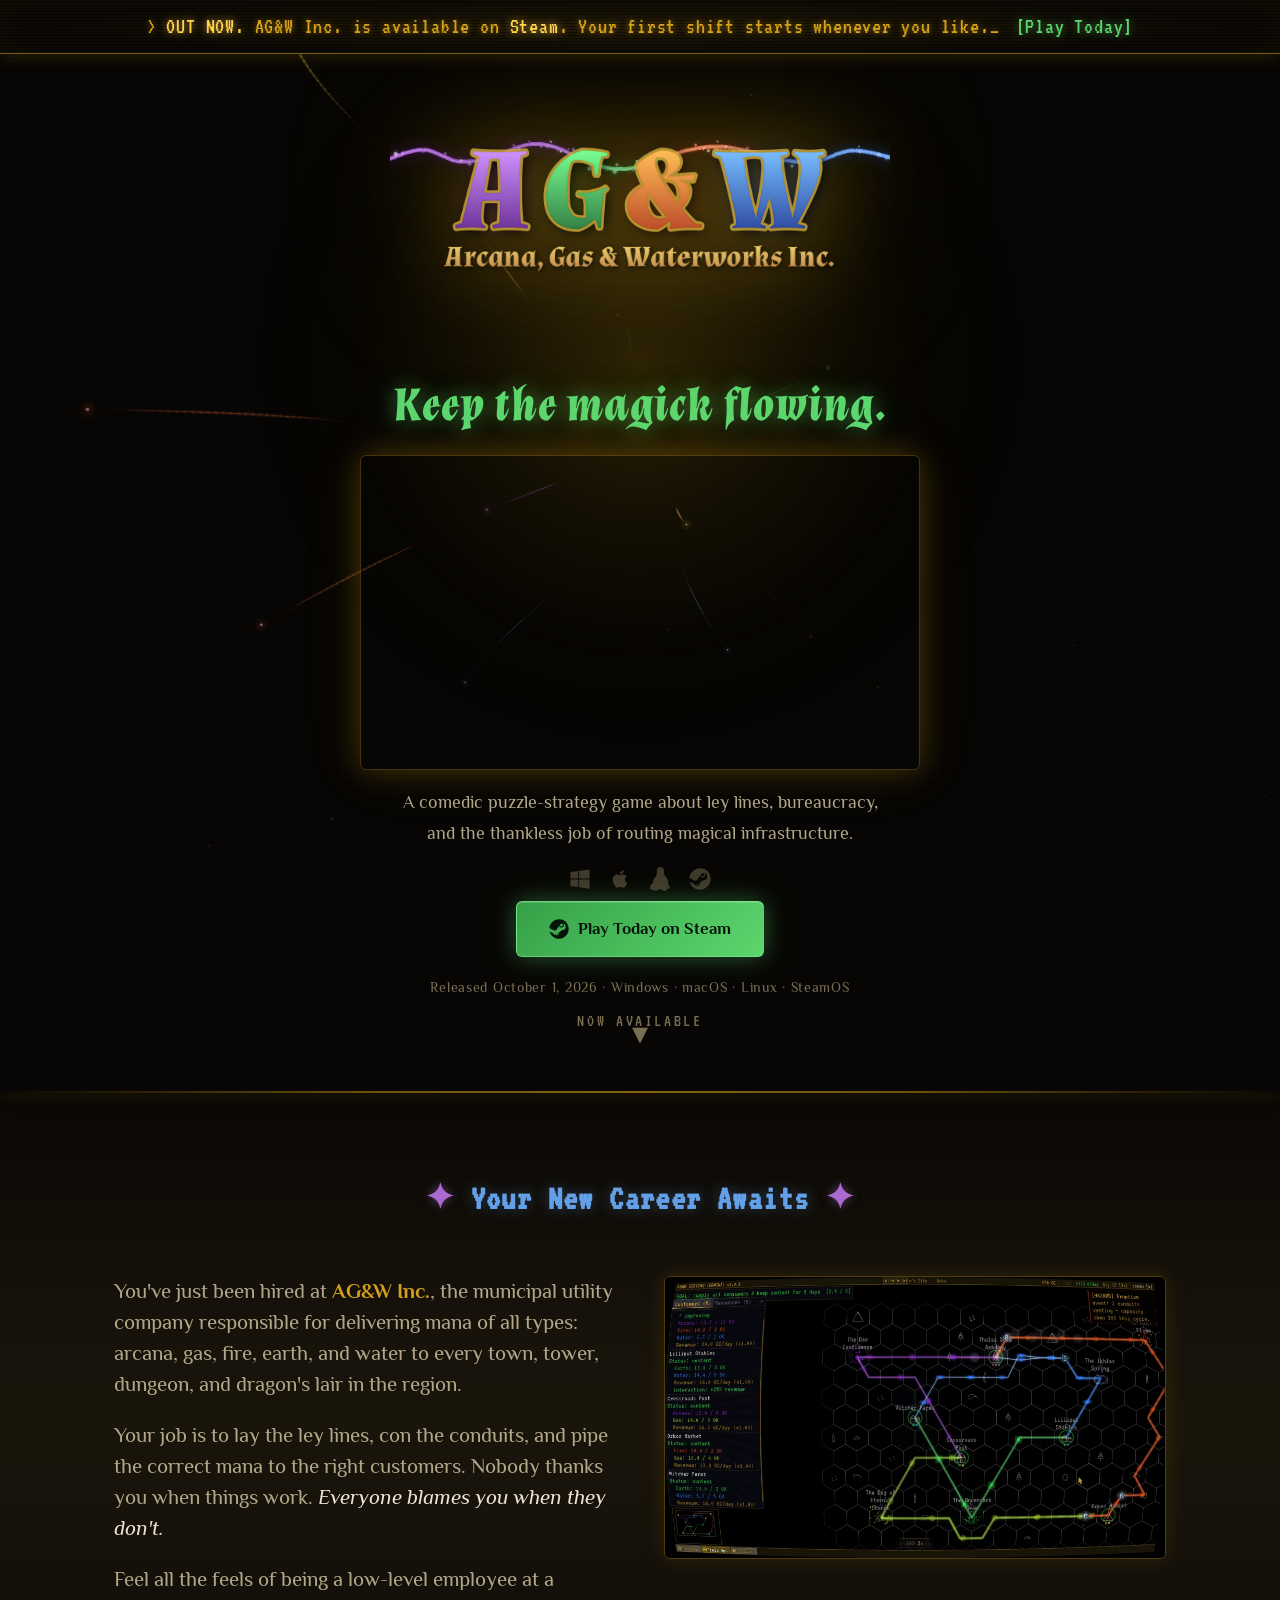
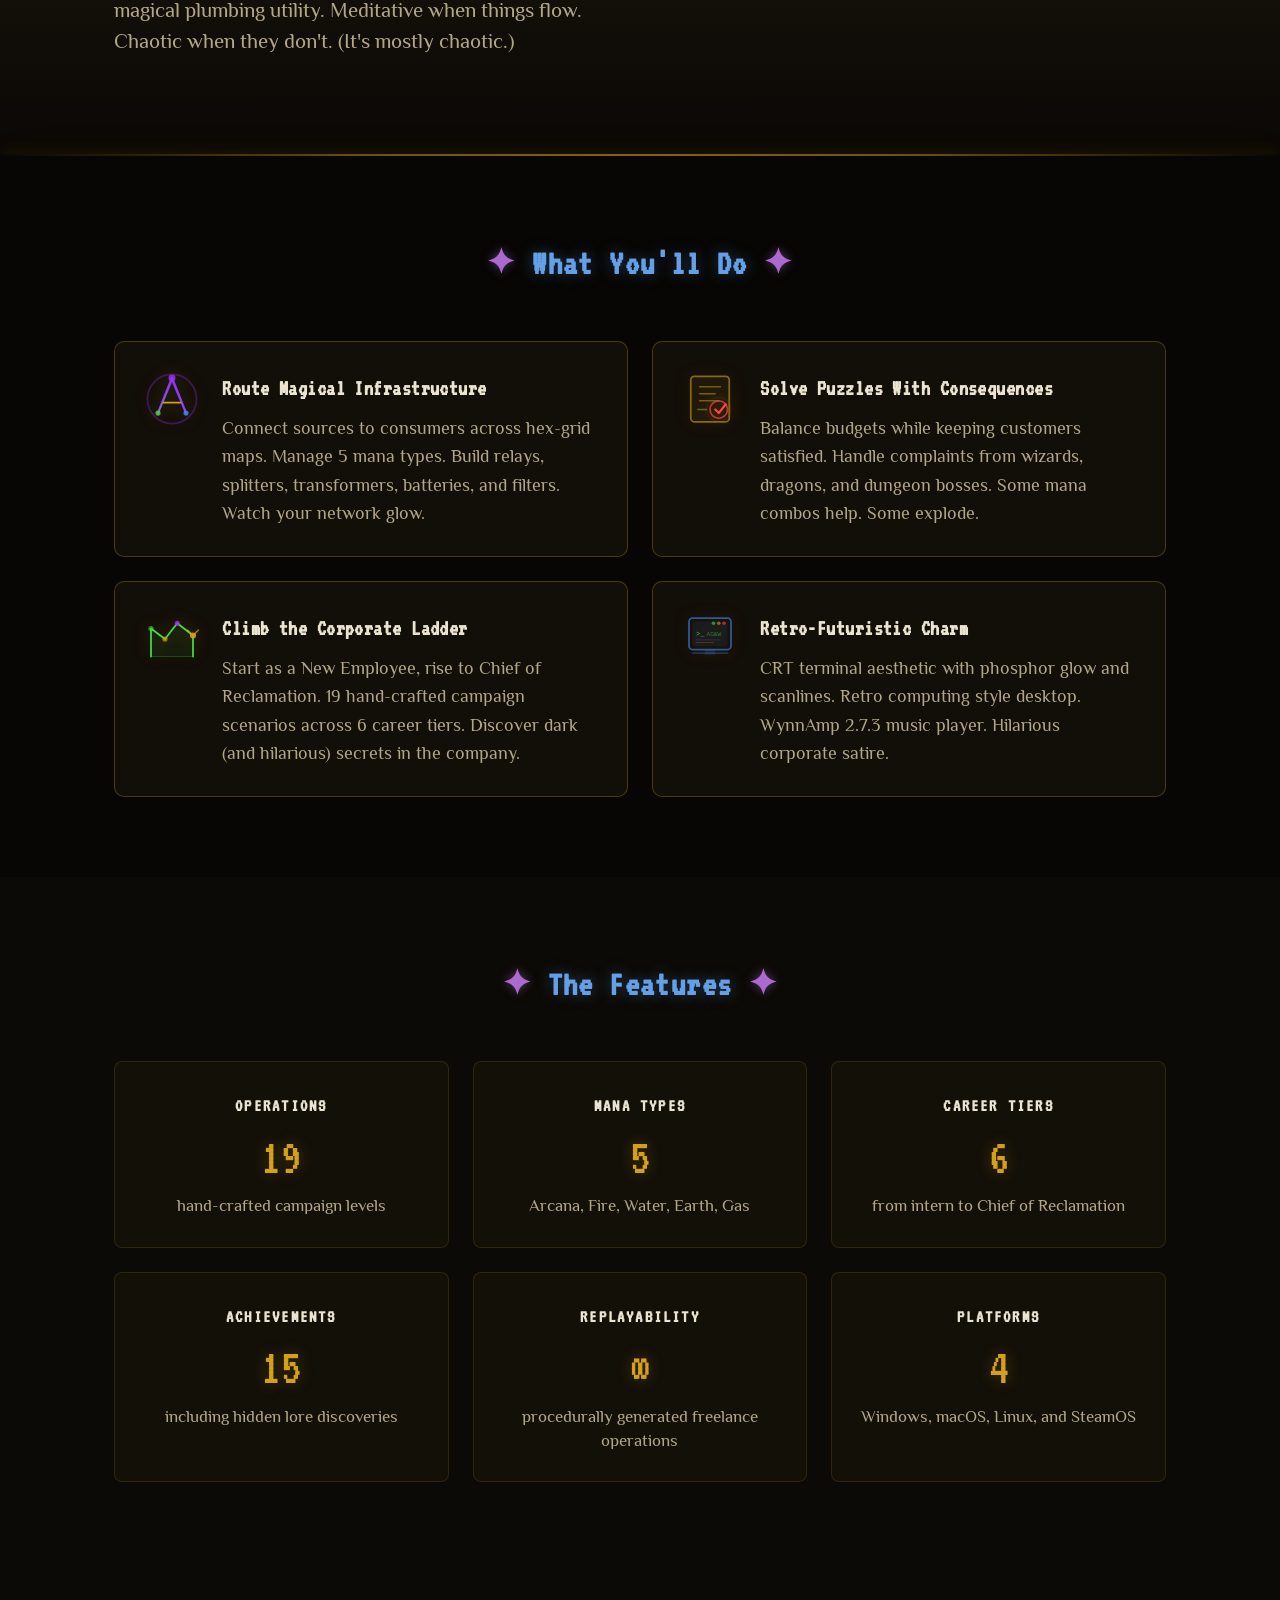
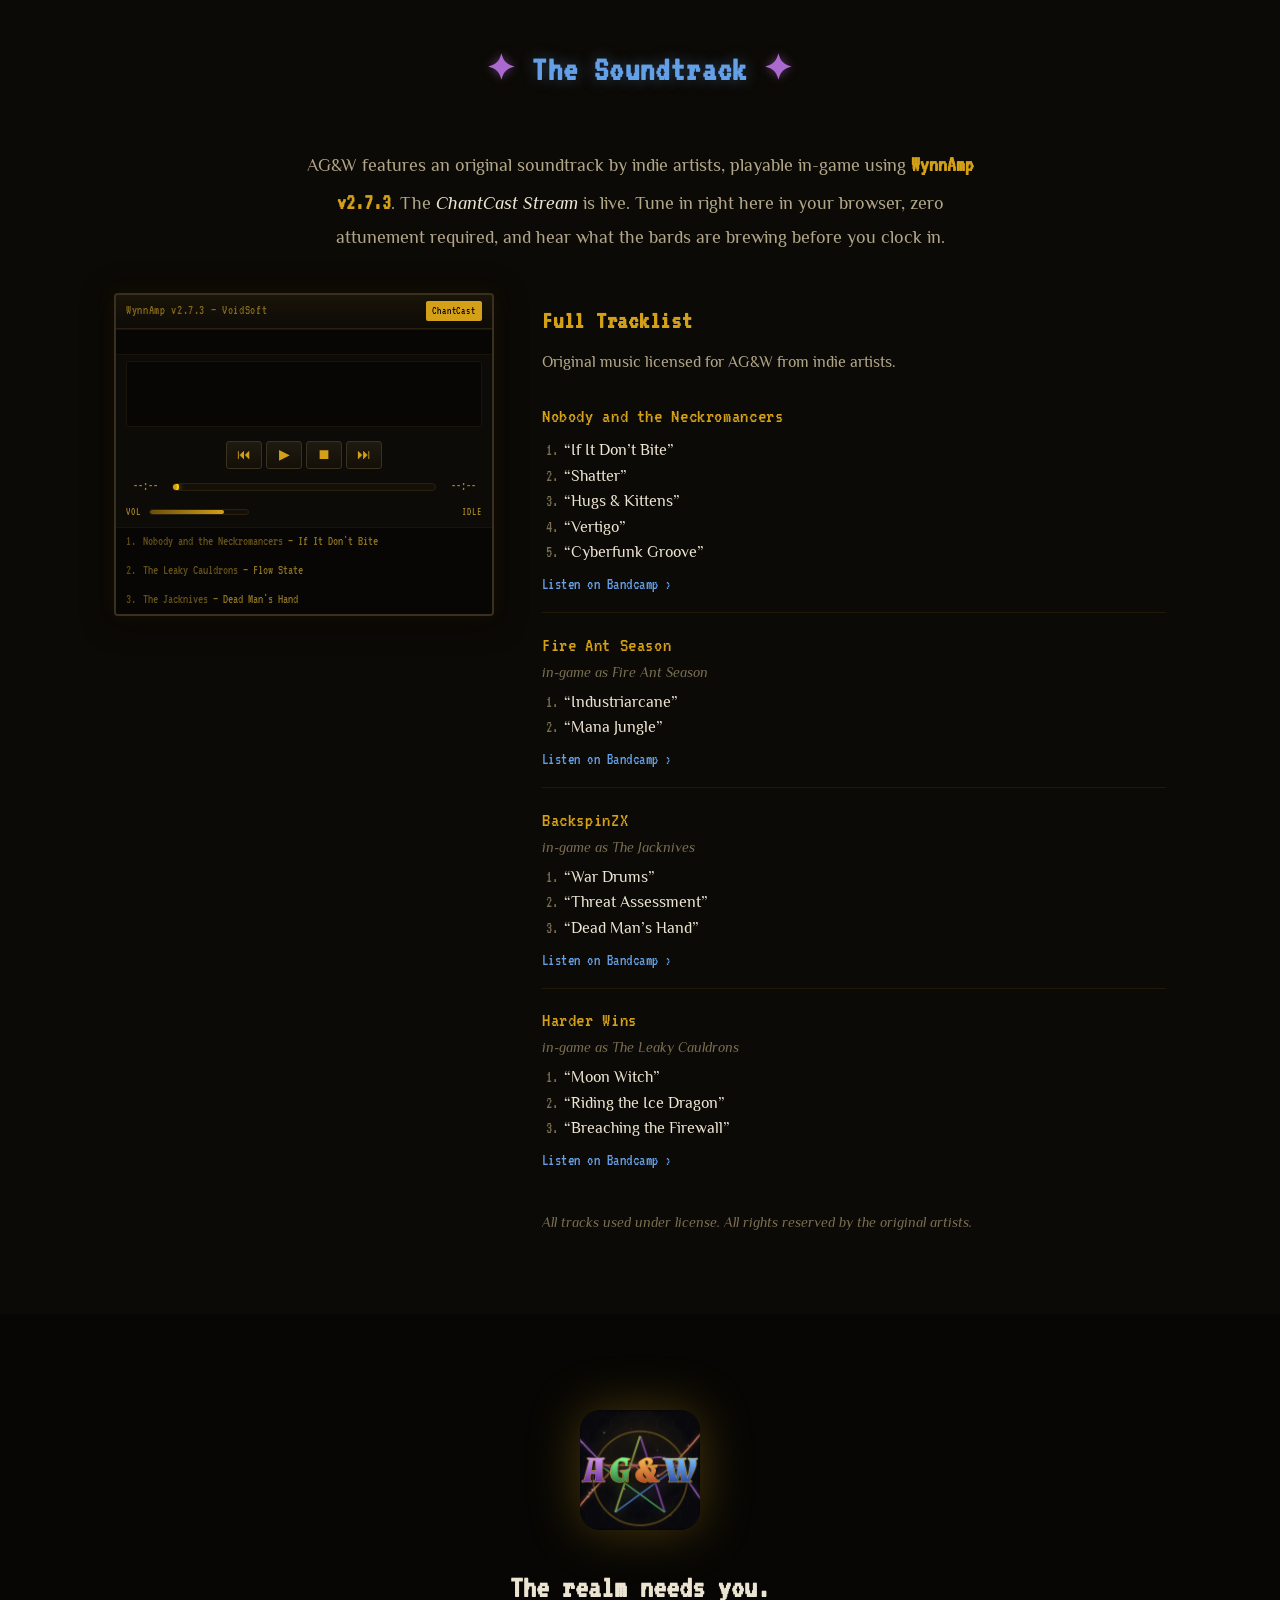
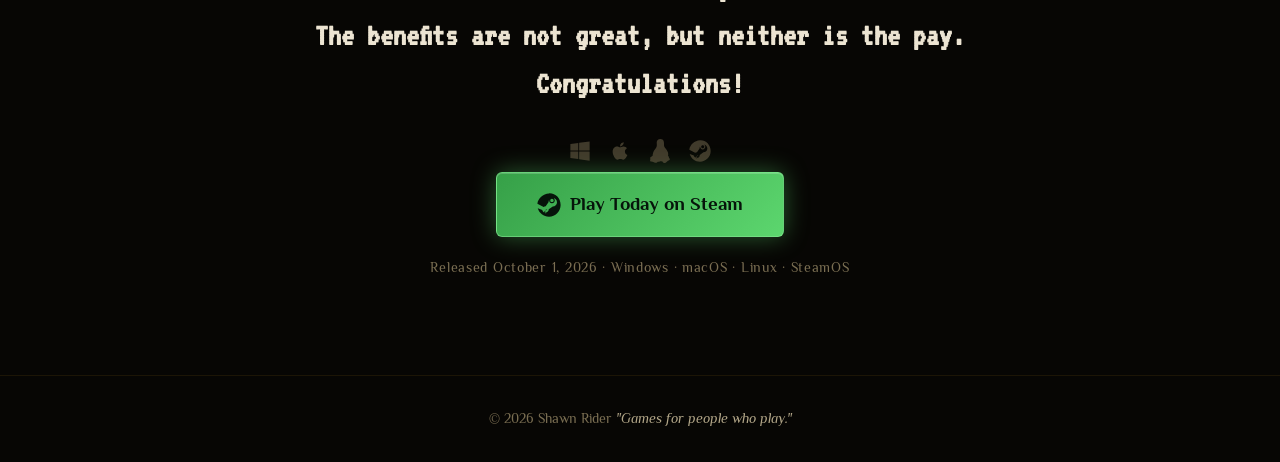
==== src/index.html @ bed29ae9 "Revise About and Retro-Futuristic Charm copy Co-Authored-By: Claude Opus 5.5 <noreply@anthropic.com>" ====
<!DOCTYPE html>
<html lang="en">
<head>
  <meta charset="UTF-8">
  <meta name="viewport" content="width=device-width, initial-scale=1.0">
  <title>Arcana, Gas & Waterworks Inc. — Keep the Magick Flowing</title>
  <meta name="description" content="Out now on Steam. Route mana through a fantasy realm as a mid-level utilities employee. A comedic puzzle-strategy game about ley lines, complaints, and keeping the mana flowing.">
  <meta property="og:title" content="Arcana, Gas & Waterworks Inc. — Out Now on Steam">
  <meta property="og:description" content="Out now on Steam. Route mana through a fantasy realm in a comedic puzzle-strategy game about ley lines, complaints, and keeping the good energy flowing.">
  <meta property="og:image" content="assets/images/capsule-header.png">
  <meta property="og:type" content="website">
  <meta property="og:url" content="https://agw-game.com">
  <meta name="twitter:card" content="summary_large_image">
  <link rel="icon" type="image/png" href="assets/images/icon.png">
  <link rel="preconnect" href="https://fonts.googleapis.com">
  <link rel="preconnect" href="https://fonts.gstatic.com" crossorigin>
  <link href="https://fonts.googleapis.com/css2?family=VT323&family=Almendra:wght@400;700&family=Philosopher:ital,wght@0,400;0,700;1,400&display=swap" rel="stylesheet">
  <link rel="stylesheet" href="style.css">
</head>
<body>
  <!-- Release banner -->
  <a class="demo-banner" href="https://store.steampowered.com/app/4476220/Arcana_Gas__Waterworks_Inc/" target="_blank" rel="noopener">
    <span class="db-text">&gt; <strong>OUT NOW.</strong> <em>AG&amp;W Inc.</em> is available on <strong>Steam</strong>. Your first shift starts whenever you like.<span class="db-cursor" aria-hidden="true">_</span></span>
    <span class="db-cta">[Play Today]</span>
  </a>

  <!-- Animated background canvas -->
  <canvas id="bg-canvas" aria-hidden="true"></canvas>

  <!-- Scanline overlay -->
  <div class="scanlines" aria-hidden="true"></div>

  <!-- Main content -->
  <main>
    <!-- HERO -->
    <section class="hero" id="top">
      <div class="hero-glow" aria-hidden="true"></div>
      <div class="hero-content">
        <img src="assets/images/logo.png" alt="AG&W — Arcana, Gas & Waterworks Inc. logo" class="hero-logo" width="600" height="350">
        <p class="hero-tagline">Keep the magick flowing.</p>
        <div class="hero-video">
          <iframe width="560" height="315" src="https://www.youtube.com/embed/WkoAa7pjjgA?rel=0" title="Arcana, Gas &amp; Waterworks Inc. — Gameplay" frameborder="0" allow="accelerometer; autoplay; clipboard-write; encrypted-media; gyroscope; picture-in-picture" allowfullscreen></iframe>
        </div>
        <p class="hero-sub">A comedic puzzle-strategy game about ley lines, bureaucracy,<br>and the thankless job of routing magical infrastructure.</p>
        <div class="platform-icons" aria-label="Available on Windows, macOS, Linux, and Steam">
          <svg viewBox="0 0 448 512" width="22" height="22" fill="currentColor" aria-hidden="true" title="Windows"><path d="M0 93.7l183.6-25.3v177.4H0V93.7zm0 324.6l183.6 25.3V268.4H0v149.9zm203.8 28L448 480V268.4H203.8v177.9zm0-380.6v180.1H448V32L203.8 65.7z"/></svg>
          <svg viewBox="0 0 384 512" width="20" height="20" fill="currentColor" aria-hidden="true" title="macOS"><path d="M318.7 268.7c-.2-36.7 16.4-64.4 50-84.8-18.8-26.9-47.2-41.7-84.7-44.6-35.5-2.8-74.3 20.7-88.5 20.7-15 0-49.4-19.7-76.4-19.7C63.3 141.2 4 184 4 273.5c0 26.2 4.8 53.3 14.4 81.2 12.8 36.7 59 126.7 107.2 125.2 25.2-.6 43-17.9 75.8-17.9 31.8 0 48.3 17.9 76.4 17.9 48.6-.7 90.4-82.5 102.6-119.3-65.2-30.7-61.7-90-61.7-91.9zm-56.6-164.2c27.3-32.4 24.8-61.9 24-72.5-24.1 1.4-52 16.4-67.9 34.9-17.5 19.8-27.8 44.3-25.6 71.9 26.1 2 49.9-11.4 69.5-34.3z"/></svg>
          <svg viewBox="0 0 712 860" width="20" height="24" fill="currentColor" aria-hidden="true" title="Linux"><path d="M683.91,677.74c-.01-.01-.021-.021-.021-.03c-6.069-6.85-8.96-19.55-12.069-33.08c-3.101-13.52-6.57-28.1-17.67-37.55c-.021-.021-.051-.04-.07-.061c-2.2-1.92-4.46-3.539-6.73-4.89c-2.279-1.35-4.59-2.45-6.899-3.32c15.43-45.76,9.38-91.329-6.2-132.5c-19.11-50.54-52.48-94.569-77.97-124.689c-28.53-35.99-56.431-70.15-55.88-120.61C501.25,144,508.87,1.19,373.35,1c-5.51-.01-11.26.22-17.25.7C204.66,13.89,244.83,173.89,242.58,227.46c-2.77,39.18-10.71,70.06-37.66,108.36c-31.65,37.64-76.23,98.57-97.34,162c-9.96,29.93-14.7,60.439-10.33,89.319c-1.37,1.23-2.67,2.521-3.92,3.841c-9.29,9.93-16.16,21.949-23.81,30.039c-7.15,7.141-17.33,9.851-28.53,13.86c-11.2,4.021-23.49,9.94-30.95,24.26c0,0,0,.011-.01.011c-.01.02-.02.05-.04.069c-3.51,6.55-4.65,13.62-4.65,20.79c0,6.63.98,13.351,1.97,19.82c2.06,13.46,4.15,26.189,1.38,34.81c-8.86,24.23-10,40.98-3.76,53.141c6.26,12.18,19.11,17.55,33.64,20.59c29.06,6.06,68.41,4.56,99.42,21l2.67-5.03l-2.64,5.04c33.2,17.36,66.86,23.521,93.71,17.39c19.48-4.439,35.28-16.039,43.4-33.88c21-.1,44.05-9,80.97-11.029c25.05-2.021,56.34,8.899,92.33,6.899c.94,3.9,2.301,7.66,4.16,11.23c.021.029.04.069.061.1c13.949,27.9,39.869,40.66,67.5,38.48c27.659-2.181,57.069-18.49,80.85-46.78l-4.36-3.66l4.391,3.62c22.66-27.48,60.27-38.87,85.22-53.91c12.47-7.52,22.58-16.939,23.37-30.62C710.4,713.55,702.37,698.23,683.91,677.74z"/></svg>
          <svg viewBox="0 0 496 512" width="22" height="22" fill="currentColor" aria-hidden="true" title="Steam"><path d="M496 256c0 137-111.2 248-248.4 248-113.8 0-209.6-76.3-239-180.4l95.2 39.3c6.4 32.1 34.9 56.4 68.9 56.4 39.2 0 71.1-32.2 70.5-71.4l84.9-60.5c50.1 0 90.8-40.8 90.8-90.9s-40.7-90.9-90.8-90.9-90.8 40.8-90.8 90.9v1.2l-60 85.2c-16.2 0-31.4 5.6-43.4 15L0 228.6C12.7 109.5 120.1 14.7 248.4 8 384.8.8 496 110.3 496 256zM181 381.6c-12.2-5.1-26.2.3-31.3 12.5s.3 26.2 12.5 31.3l30.1 12.5c-18.2-7.6-28.7-27.1-24.1-46.4 4.6-19.5 23.4-32.2 43.4-30l-30.6-12.9v13zm130-284.3c33.4 0 60.5 27.2 60.5 60.5s-27.1 60.5-60.5 60.5-60.5-27.2-60.5-60.5 27.1-60.5 60.5-60.5zm0 24.2c-20.1 0-36.3 16.3-36.3 36.3s16.3 36.3 36.3 36.3 36.3-16.3 36.3-36.3-16.2-36.3-36.3-36.3z"/></svg>
        </div>
        <div class="cta-group">
          <a href="https://store.steampowered.com/app/4476220/Arcana_Gas__Waterworks_Inc/" class="btn btn-demo" target="_blank" rel="noopener">
            <svg class="steam-icon" viewBox="0 0 496 512" width="20" height="20" fill="currentColor" aria-hidden="true"><path d="M496 256c0 137-111.2 248-248.4 248-113.8 0-209.6-76.3-239-180.4l95.2 39.3c6.4 32.1 34.9 56.4 68.9 56.4 39.2 0 71.1-32.2 70.5-71.4l84.9-60.5c50.1 0 90.8-40.8 90.8-90.9s-40.7-90.9-90.8-90.9-90.8 40.8-90.8 90.9v1.2l-60 85.2c-16.2 0-31.4 5.6-43.4 15L0 228.6C12.7 109.5 120.1 14.7 248.4 8 384.8.8 496 110.3 496 256zM181 381.6c-12.2-5.1-26.2.3-31.3 12.5s.3 26.2 12.5 31.3l30.1 12.5c-18.2-7.6-28.7-27.1-24.1-46.4 4.6-19.5 23.4-32.2 43.4-30l-30.6-12.9v13zm130-284.3c33.4 0 60.5 27.2 60.5 60.5s-27.1 60.5-60.5 60.5-60.5-27.2-60.5-60.5 27.1-60.5 60.5-60.5zm0 24.2c-20.1 0-36.3 16.3-36.3 36.3s16.3 36.3 36.3 36.3 36.3-16.3 36.3-36.3-16.2-36.3-36.3-36.3z"/></svg>
            Play Today on Steam
          </a>
        </div>
        <p class="cta-sub">Released October 1, 2026 &middot; Windows &middot; macOS &middot; Linux &middot; SteamOS</p>
        <p class="hero-ea">Now Available</p>
      </div>
      <div class="scroll-hint" aria-hidden="true">
        <span class="scroll-arrow">&#x25BE;</span>
      </div>
    </section>

    <!-- ABOUT -->
    <section class="section about">
      <div class="container">
        <h2 id="about" class="section-title"><span class="glyph">&#x2726;</span> Your New Career Awaits <span class="glyph">&#x2726;</span></h2>
        <div class="about-grid">
          <div class="about-text">
            <p>You've just been hired at <strong>AG&W Inc.</strong>, the municipal utility company responsible for delivering mana of all types: arcana, gas, fire, earth, and water to every town, tower, dungeon, and dragon's lair in the region.</p>
            <p>Your job is to lay the ley lines, con the conduits, and pipe the correct mana to the right customers. Nobody thanks you when things work. <em>Everyone blames you when they don't.</em></p>
            <p>Feel all the feels of being a low-level employee at a magical plumbing utility. Meditative when things flow. Chaotic when they don't. (It's mostly chaotic.)</p>
          </div>
          <div class="about-image">
            <div class="carousel" id="screenshot-carousel">
              <div class="carousel-track">
                <img src="assets/images/screenshots/eruption-hazard.webp" alt="A full network of five mana types during an eruption hazard" loading="lazy">
                <img src="assets/images/screenshots/mineral-deposits.webp" alt="Earth and gas conduits producing a Mineral Deposits interaction" loading="lazy">
                <img src="assets/images/screenshots/enchanted-flames.webp" alt="Arcana and fire feeding Sorcerer's College, triggering Enchanted Flames" loading="lazy">
                <img src="assets/images/screenshots/relay-network.webp" alt="Splitters and relays carrying arcana across a long map" loading="lazy">
                <img src="assets/images/screenshots/five-sources-connected.webp" alt="Early routing on a map with five mana sources" loading="lazy">
                <img src="assets/images/screenshots/five-sources.webp" alt="An unconnected map with five mana sources and three customers" loading="lazy">
                <img src="assets/images/screenshots/splitter-menu.webp" alt="The build menu, choosing a splitter" loading="lazy">
                <img src="assets/images/screenshots/op-three-customers.webp" alt="Three customers waiting on arcana and fire" loading="lazy">
                <img src="assets/images/screenshots/op-first-connection.webp" alt="The first operation, one ley line connected" loading="lazy">
                <img src="assets/images/screenshots/enchanted-flames-tutorial.webp" alt="Tutorial popup explaining mana interactions" loading="lazy">
                <img src="assets/images/screenshots/field-manual-interactions.webp" alt="The Field Manual's list of discovered interactions" loading="lazy">
                <img src="assets/images/screenshots/grimoire-first-day.webp" alt="The Grimoire dashboard with Scrollsworth, the terminal's assistant" loading="lazy">
                <img src="assets/images/screenshots/orientation-memo.webp" alt="The first-day orientation memo from Dispatch" loading="lazy">
                <img src="assets/images/screenshots/hrthstone-handbook.webp" alt="An HRthstone memo about the employee handbook" loading="lazy">
                <img src="assets/images/screenshots/hrthstone-safety-report.webp" alt="An HRthstone memo about the quarterly safety report" loading="lazy">
                <img src="assets/images/screenshots/wynnamp-desktop.webp" alt="The terminal desktop with WynnAmp open" loading="lazy">
                <img src="assets/images/screenshots/wynnamp-playing.webp" alt="WynnAmp playing a track from the soundtrack" loading="lazy">
                <img src="assets/images/screenshots/magick-trash.webp" alt="The Magick Trash Bin, which is sealed" loading="lazy">
                <img src="assets/images/screenshots/login-together.webp" alt="The employee login screen" loading="lazy">
                <img src="assets/images/screenshots/login-blood-pact.webp" alt="The employee login screen, with a reminder" loading="lazy">
              </div>
            </div>
          </div>
        </div>
      </div>
    </section>

    <!-- FEATURES -->
    <section class="section features">
      <div class="container">
        <h2 id="features" class="section-title"><span class="glyph">&#x2726;</span> What You'll Do <span class="glyph">&#x2726;</span></h2>
        <div class="features-grid">
          <div class="feature-card">
            <div class="feature-icon">
              <svg viewBox="0 0 64 64" width="56" height="56" fill="none" aria-hidden="true">
                <circle cx="32" cy="32" r="28" stroke="#9933FF" stroke-width="2" opacity="0.3"/>
                <path d="M16 48 L32 8 L48 48" stroke="#9933FF" stroke-width="2.5" fill="none" stroke-linecap="round" stroke-linejoin="round"/>
                <path d="M22 36 L42 36" stroke="#D4A017" stroke-width="2" stroke-linecap="round"/>
                <circle cx="32" cy="8" r="4" fill="#9933FF" opacity="0.8"/>
                <circle cx="16" cy="48" r="3" fill="#44DD44" opacity="0.8"/>
                <circle cx="48" cy="48" r="3" fill="#4488FF" opacity="0.8"/>
                <line x1="32" y1="12" x2="16" y2="48" stroke="url(#manaGrad1)" stroke-width="1.5" opacity="0.5"/>
                <line x1="32" y1="12" x2="48" y2="48" stroke="url(#manaGrad2)" stroke-width="1.5" opacity="0.5"/>
                <defs>
                  <linearGradient id="manaGrad1" x1="0" y1="0" x2="0" y2="1"><stop offset="0%" stop-color="#9933FF"/><stop offset="100%" stop-color="#44DD44"/></linearGradient>
                  <linearGradient id="manaGrad2" x1="0" y1="0" x2="0" y2="1"><stop offset="0%" stop-color="#9933FF"/><stop offset="100%" stop-color="#4488FF"/></linearGradient>
                </defs>
              </svg>
            </div>
            <div class="feature-text">
              <h3 id="routing">Route Magical Infrastructure</h3>
              <p>Connect sources to consumers across hex-grid maps. Manage 5 mana types. Build relays, splitters, transformers, batteries, and filters. Watch your network glow.</p>
            </div>
          </div>
          <div class="feature-card">
            <div class="feature-icon">
              <svg viewBox="0 0 64 64" width="56" height="56" fill="none" aria-hidden="true">
                <rect x="10" y="6" width="44" height="52" rx="4" stroke="#D4A017" stroke-width="2" opacity="0.6"/>
                <rect x="10" y="6" width="44" height="52" rx="4" fill="#D4A017" opacity="0.05"/>
                <path d="M20 18 H44 M20 26 H38 M20 34 H42" stroke="#D4A017" stroke-width="1.5" stroke-linecap="round" opacity="0.5"/>
                <circle cx="42" cy="44" r="10" stroke="#FF4444" stroke-width="2" opacity="0.7"/>
                <path d="M38 44 L42 48 L50 38" stroke="#FF4444" stroke-width="2.5" stroke-linecap="round" stroke-linejoin="round"/>
                <circle cx="42" cy="44" r="14" stroke="#FF4444" stroke-width="1" opacity="0.15"/>
                <path d="M18 44 L28 44" stroke="#AADD44" stroke-width="1.5" stroke-linecap="round" opacity="0.4"/>
              </svg>
            </div>
            <div class="feature-text">
              <h3 id="puzzles">Solve Puzzles With Consequences</h3>
              <p>Balance budgets while keeping customers satisfied. Handle complaints from wizards, dragons, and dungeon bosses. Some mana combos help. Some explode.</p>
            </div>
          </div>
          <div class="feature-card">
            <div class="feature-icon">
              <svg viewBox="0 0 64 64" width="56" height="56" fill="none" aria-hidden="true">
                <path d="M8 52 L8 20 L24 32 L38 14 L56 28 L56 52" stroke="#44DD44" stroke-width="2" fill="none" stroke-linecap="round" stroke-linejoin="round"/>
                <path d="M8 52 L8 20 L24 32 L38 14 L56 28 L56 52 Z" fill="#44DD44" opacity="0.06"/>
                <circle cx="8" cy="20" r="3" fill="#44DD44" opacity="0.6"/>
                <circle cx="24" cy="32" r="3" fill="#D4A017" opacity="0.7"/>
                <circle cx="38" cy="14" r="3" fill="#9933FF" opacity="0.8"/>
                <circle cx="56" cy="28" r="3.5" fill="#D4A017" opacity="0.9"/>
                <path d="M50 22 L56 28 L62 22" stroke="#D4A017" stroke-width="2" stroke-linecap="round" stroke-linejoin="round" opacity="0.7"/>
                <line x1="8" y1="52" x2="56" y2="52" stroke="#44DD44" stroke-width="1" opacity="0.3"/>
              </svg>
            </div>
            <div class="feature-text">
              <h3 id="campaign">Climb the Corporate Ladder</h3>
              <p>Start as a New Employee, rise to Chief of Reclamation. 19 hand-crafted campaign scenarios across 6 career tiers. Discover dark (and hilarious) secrets in the company.</p>
            </div>
          </div>
          <div class="feature-card">
            <div class="feature-icon">
              <svg viewBox="0 0 64 64" width="56" height="56" fill="none" aria-hidden="true">
                <rect x="8" y="8" width="48" height="36" rx="4" stroke="#4488FF" stroke-width="2" opacity="0.6"/>
                <rect x="12" y="12" width="40" height="28" rx="2" fill="#4488FF" opacity="0.08"/>
                <line x1="12" y1="48" x2="52" y2="48" stroke="#4488FF" stroke-width="2" opacity="0.3" stroke-linecap="round"/>
                <rect x="26" y="44" width="12" height="6" fill="#4488FF" opacity="0.15"/>
                <text x="16" y="28" font-family="monospace" font-size="8" fill="#44DD44" opacity="0.9">&gt;_</text>
                <text x="28" y="28" font-family="monospace" font-size="7" fill="#44DD44" opacity="0.5">AG&amp;W</text>
                <line x1="16" y1="33" x2="44" y2="33" stroke="#9933FF" stroke-width="1" opacity="0.3"/>
                <line x1="16" y1="36" x2="36" y2="36" stroke="#D4A017" stroke-width="1" opacity="0.25"/>
                <circle cx="48" cy="14" r="2" fill="#FF4444" opacity="0.6"/>
                <circle cx="42" cy="14" r="2" fill="#D4A017" opacity="0.6"/>
                <circle cx="36" cy="14" r="2" fill="#44DD44" opacity="0.6"/>
              </svg>
            </div>
            <div class="feature-text">
              <h3 id="aesthetic">Retro-Futuristic Charm</h3>
              <p>CRT terminal aesthetic with phosphor glow and scanlines. Retro computing style desktop. WynnAmp 2.7.3 music player. Hilarious corporate satire.</p>
            </div>
          </div>
        </div>
      </div>
    </section>

    <!-- SPECS -->
    <section class="section specs" id="specs">
      <div class="container">
        <h2 id="details" class="section-title"><span class="glyph">&#x2726;</span> The Features <span class="glyph">&#x2726;</span></h2>
        <div class="specs-grid">
          <div class="spec-item">
            <span class="spec-label">Operations</span>
            <span class="spec-value">19</span>
            <span class="spec-desc">hand-crafted campaign levels</span>
          </div>
          <div class="spec-item">
            <span class="spec-label">Mana Types</span>
            <span class="spec-value">5</span>
            <span class="spec-desc">Arcana, Fire, Water, Earth, Gas</span>
          </div>
          <div class="spec-item">
            <span class="spec-label">Career Tiers</span>
            <span class="spec-value">6</span>
            <span class="spec-desc">from intern to Chief of Reclamation</span>
          </div>
          <div class="spec-item">
            <span class="spec-label">Achievements</span>
            <span class="spec-value">15</span>
            <span class="spec-desc">including hidden lore discoveries</span>
          </div>
          <div class="spec-item">
            <span class="spec-label">Replayability</span>
            <span class="spec-value">&infin;</span>
            <span class="spec-desc">procedurally generated freelance operations</span>
          </div>
          <div class="spec-item">
            <span class="spec-label">Platforms</span>
            <span class="spec-value">4</span>
            <span class="spec-desc">Windows, macOS, Linux, and SteamOS</span>
          </div>
        </div>
      </div>
    </section>

    <!-- MUSIC / WYNNAMP -->
    <section class="section music-section" id="music">
      <div class="container">
        <h2 id="soundtrack" class="section-title"><span class="glyph">&#x2726;</span> The Soundtrack <span class="glyph">&#x2726;</span></h2>
        <p class="music-intro">AG&amp;W features an original soundtrack by indie artists, playable in-game using <strong>WynnAmp v2.7.3</strong>. The <em>ChantCast Stream</em> is live. Tune in right here in your browser, zero attunement required, and hear what the bards are brewing before you clock in.</p>

        <div class="music-layout">
          <!-- WYNNAMP PLAYER -->
          <div id="wynnamp" class="wynnamp">
            <div class="wa-titlebar">
              <span class="wa-title-text">WynnAmp v2.7.3 — VoidSoft</span>
              <span class="wa-title-badge">ChantCast</span>
            </div>

            <div class="wa-marquee">
              <div class="wa-marquee-inner">
                <span class="wa-marquee-text"></span>
              </div>
            </div>

            <div class="wa-viz-container">
              <canvas class="wa-viz"></canvas>
            </div>

            <div class="wa-transport">
              <button class="wa-btn wa-prev" aria-label="Previous" title="Previous">&#x23EE;</button>
              <button class="wa-btn wa-play" aria-label="Play" title="Play">&#x25B6;</button>
              <button class="wa-btn wa-pause wa-hidden" aria-label="Pause" title="Pause">&#x23F8;</button>
              <button class="wa-btn wa-stop" aria-label="Stop" title="Stop">&#x23F9;</button>
              <button class="wa-btn wa-next" aria-label="Next" title="Next">&#x23ED;</button>
            </div>

            <div class="wa-seek-row">
              <span class="wa-time">--:--</span>
              <div class="wa-seek">
                <div class="wa-seek-fill"></div>
                <div class="wa-seek-thumb"></div>
              </div>
              <span class="wa-duration">--:--</span>
            </div>

            <div class="wa-vol-row">
              <span class="wa-vol-label">VOL</span>
              <div class="wa-vol-slider">
                <div class="wa-vol-fill"></div>
              </div>
              <span class="wa-status-mode">IDLE</span>
            </div>

            <div class="wa-playlist">
              <!-- filled by JS -->
            </div>
          </div>

          <!-- TRACK CREDITS -->
          <div class="music-credits">
            <h3 id="tracklist" class="music-credits-heading">Full Tracklist</h3>
            <p class="music-credits-sub">Original music licensed for AG&amp;W from indie artists.</p>
            <div class="music-tracklist">
              <div class="mt-group">
                <h4 class="mt-artist"><a href="https://nobodyandtheneckromancers.bandcamp.com/" target="_blank" rel="noopener">Nobody and the Neckromancers</a></h4>
                <ol class="mt-tracks">
                  <li>&ldquo;If It Don&rsquo;t Bite&rdquo;</li>
                  <li>&ldquo;Shatter&rdquo;</li>
                  <li>&ldquo;Hugs &amp; Kittens&rdquo;</li>
                  <li>&ldquo;Vertigo&rdquo;</li>
                  <li>&ldquo;Cyberfunk Groove&rdquo;</li>
                </ol>
                <a class="mt-bandcamp" href="https://nobodyandtheneckromancers.bandcamp.com/" target="_blank" rel="noopener">Listen on Bandcamp &rsaquo;</a>
              </div>
              <div class="mt-group">
                <h4 class="mt-artist"><a href="https://fireantseason.bandcamp.com/" target="_blank" rel="noopener">Fire Ant Season</a></h4>
                <p class="mt-band">in-game as Fire Ant Season</p>
                <ol class="mt-tracks">
                  <li>&ldquo;Industriarcane&rdquo;</li>
                  <li>&ldquo;Mana Jungle&rdquo;</li>
                </ol>
                <a class="mt-bandcamp" href="https://fireantseason.bandcamp.com/" target="_blank" rel="noopener">Listen on Bandcamp &rsaquo;</a>
              </div>
              <div class="mt-group">
                <h4 class="mt-artist"><a href="https://backspinzx.bandcamp.com/" target="_blank" rel="noopener">BackspinZX</a></h4>
                <p class="mt-band">in-game as The Jacknives</p>
                <ol class="mt-tracks">
                  <li>&ldquo;War Drums&rdquo;</li>
                  <li>&ldquo;Threat Assessment&rdquo;</li>
                  <li>&ldquo;Dead Man&rsquo;s Hand&rdquo;</li>
                </ol>
                <a class="mt-bandcamp" href="https://backspinzx.bandcamp.com/" target="_blank" rel="noopener">Listen on Bandcamp &rsaquo;</a>
              </div>
              <div class="mt-group">
                <h4 class="mt-artist"><a href="https://harderwins.bandcamp.com/" target="_blank" rel="noopener">Harder Wins</a></h4>
                <p class="mt-band">in-game as The Leaky Cauldrons</p>
                <ol class="mt-tracks">
                  <li>&ldquo;Moon Witch&rdquo;</li>
                  <li>&ldquo;Riding the Ice Dragon&rdquo;</li>
                  <li>&ldquo;Breaching the Firewall&rdquo;</li>
                </ol>
                <a class="mt-bandcamp" href="https://harderwins.bandcamp.com/" target="_blank" rel="noopener">Listen on Bandcamp &rsaquo;</a>
              </div>
            </div>
            <p class="music-license">All tracks used under license. All rights reserved by the original artists.</p>
          </div>
        </div>
      </div>
    </section>

    <!-- BOTTOM CTA -->
    <section class="section cta-section">
      <div class="container cta-bottom">
        <img src="assets/images/icon.png" alt="" class="cta-icon" width="120" height="120" aria-hidden="true">
        <h2 id="play" class="cta-heading">The realm needs you.<br>The benefits are not great, but neither is the pay.<br>Congratulations!</h2>
        <div class="platform-icons" aria-label="Available on Windows, macOS, Linux, and Steam">
          <svg viewBox="0 0 448 512" width="22" height="22" fill="currentColor" aria-hidden="true" title="Windows"><path d="M0 93.7l183.6-25.3v177.4H0V93.7zm0 324.6l183.6 25.3V268.4H0v149.9zm203.8 28L448 480V268.4H203.8v177.9zm0-380.6v180.1H448V32L203.8 65.7z"/></svg>
          <svg viewBox="0 0 384 512" width="20" height="20" fill="currentColor" aria-hidden="true" title="macOS"><path d="M318.7 268.7c-.2-36.7 16.4-64.4 50-84.8-18.8-26.9-47.2-41.7-84.7-44.6-35.5-2.8-74.3 20.7-88.5 20.7-15 0-49.4-19.7-76.4-19.7C63.3 141.2 4 184 4 273.5c0 26.2 4.8 53.3 14.4 81.2 12.8 36.7 59 126.7 107.2 125.2 25.2-.6 43-17.9 75.8-17.9 31.8 0 48.3 17.9 76.4 17.9 48.6-.7 90.4-82.5 102.6-119.3-65.2-30.7-61.7-90-61.7-91.9zm-56.6-164.2c27.3-32.4 24.8-61.9 24-72.5-24.1 1.4-52 16.4-67.9 34.9-17.5 19.8-27.8 44.3-25.6 71.9 26.1 2 49.9-11.4 69.5-34.3z"/></svg>
          <svg viewBox="0 0 712 860" width="20" height="24" fill="currentColor" aria-hidden="true" title="Linux"><path d="M683.91,677.74c-.01-.01-.021-.021-.021-.03c-6.069-6.85-8.96-19.55-12.069-33.08c-3.101-13.52-6.57-28.1-17.67-37.55c-.021-.021-.051-.04-.07-.061c-2.2-1.92-4.46-3.539-6.73-4.89c-2.279-1.35-4.59-2.45-6.899-3.32c15.43-45.76,9.38-91.329-6.2-132.5c-19.11-50.54-52.48-94.569-77.97-124.689c-28.53-35.99-56.431-70.15-55.88-120.61C501.25,144,508.87,1.19,373.35,1c-5.51-.01-11.26.22-17.25.7C204.66,13.89,244.83,173.89,242.58,227.46c-2.77,39.18-10.71,70.06-37.66,108.36c-31.65,37.64-76.23,98.57-97.34,162c-9.96,29.93-14.7,60.439-10.33,89.319c-1.37,1.23-2.67,2.521-3.92,3.841c-9.29,9.93-16.16,21.949-23.81,30.039c-7.15,7.141-17.33,9.851-28.53,13.86c-11.2,4.021-23.49,9.94-30.95,24.26c0,0,0,.011-.01.011c-.01.02-.02.05-.04.069c-3.51,6.55-4.65,13.62-4.65,20.79c0,6.63.98,13.351,1.97,19.82c2.06,13.46,4.15,26.189,1.38,34.81c-8.86,24.23-10,40.98-3.76,53.141c6.26,12.18,19.11,17.55,33.64,20.59c29.06,6.06,68.41,4.56,99.42,21l2.67-5.03l-2.64,5.04c33.2,17.36,66.86,23.521,93.71,17.39c19.48-4.439,35.28-16.039,43.4-33.88c21-.1,44.05-9,80.97-11.029c25.05-2.021,56.34,8.899,92.33,6.899c.94,3.9,2.301,7.66,4.16,11.23c.021.029.04.069.061.1c13.949,27.9,39.869,40.66,67.5,38.48c27.659-2.181,57.069-18.49,80.85-46.78l-4.36-3.66l4.391,3.62c22.66-27.48,60.27-38.87,85.22-53.91c12.47-7.52,22.58-16.939,23.37-30.62C710.4,713.55,702.37,698.23,683.91,677.74z"/></svg>
          <svg viewBox="0 0 496 512" width="22" height="22" fill="currentColor" aria-hidden="true" title="Steam"><path d="M496 256c0 137-111.2 248-248.4 248-113.8 0-209.6-76.3-239-180.4l95.2 39.3c6.4 32.1 34.9 56.4 68.9 56.4 39.2 0 71.1-32.2 70.5-71.4l84.9-60.5c50.1 0 90.8-40.8 90.8-90.9s-40.7-90.9-90.8-90.9-90.8 40.8-90.8 90.9v1.2l-60 85.2c-16.2 0-31.4 5.6-43.4 15L0 228.6C12.7 109.5 120.1 14.7 248.4 8 384.8.8 496 110.3 496 256zM181 381.6c-12.2-5.1-26.2.3-31.3 12.5s.3 26.2 12.5 31.3l30.1 12.5c-18.2-7.6-28.7-27.1-24.1-46.4 4.6-19.5 23.4-32.2 43.4-30l-30.6-12.9v13zm130-284.3c33.4 0 60.5 27.2 60.5 60.5s-27.1 60.5-60.5 60.5-60.5-27.2-60.5-60.5 27.1-60.5 60.5-60.5zm0 24.2c-20.1 0-36.3 16.3-36.3 36.3s16.3 36.3 36.3 36.3 36.3-16.3 36.3-36.3-16.2-36.3-36.3-36.3z"/></svg>
        </div>
        <div class="cta-group">
          <a href="https://store.steampowered.com/app/4476220/Arcana_Gas__Waterworks_Inc/" class="btn btn-demo btn-lg" target="_blank" rel="noopener">
            <svg class="steam-icon" viewBox="0 0 496 512" width="24" height="24" fill="currentColor" aria-hidden="true"><path d="M496 256c0 137-111.2 248-248.4 248-113.8 0-209.6-76.3-239-180.4l95.2 39.3c6.4 32.1 34.9 56.4 68.9 56.4 39.2 0 71.1-32.2 70.5-71.4l84.9-60.5c50.1 0 90.8-40.8 90.8-90.9s-40.7-90.9-90.8-90.9-90.8 40.8-90.8 90.9v1.2l-60 85.2c-16.2 0-31.4 5.6-43.4 15L0 228.6C12.7 109.5 120.1 14.7 248.4 8 384.8.8 496 110.3 496 256zM181 381.6c-12.2-5.1-26.2.3-31.3 12.5s.3 26.2 12.5 31.3l30.1 12.5c-18.2-7.6-28.7-27.1-24.1-46.4 4.6-19.5 23.4-32.2 43.4-30l-30.6-12.9v13zm130-284.3c33.4 0 60.5 27.2 60.5 60.5s-27.1 60.5-60.5 60.5-60.5-27.2-60.5-60.5 27.1-60.5 60.5-60.5zm0 24.2c-20.1 0-36.3 16.3-36.3 36.3s16.3 36.3 36.3 36.3 36.3-16.3 36.3-36.3-16.2-36.3-36.3-36.3z"/></svg>
            Play Today on Steam
          </a>
        </div>
        <p class="cta-sub">Released October 1, 2026 &middot; Windows &middot; macOS &middot; Linux &middot; SteamOS</p>
      </div>
    </section>
  </main>

  <!-- FOOTER -->
  <footer class="site-footer">
    <p>&copy; 2026 Shawn Rider <em>"Games for people who play."</em></p>
  </footer>

  <!-- Lightbox -->
  <div class="lightbox" id="lightbox" hidden>
    <div class="lightbox-backdrop"></div>
    <img class="lightbox-img" id="lightbox-img" src="" alt="">
    <div class="lightbox-bar">
      <button class="lightbox-btn" id="lb-prev" aria-label="Previous">&#x276E;</button>
      <span class="lightbox-counter" id="lb-counter"></span>
      <button class="lightbox-btn" id="lb-next" aria-label="Next">&#x276F;</button>
      <button class="lightbox-btn lightbox-close" id="lb-close" aria-label="Close">&#x2715;</button>
    </div>
  </div>

  <script src="background.js"></script>
  <script src="carousel.js"></script>
  <script src="wynnamp.js"></script>
</body>
</html>
---- src/style.css ----
/* ============================================================
   AG&W Inc. — Scrying Terminal Theme (amber on black)
   ============================================================ */

/* --- Reset & Base --- */
*, *::before, *::after { box-sizing: border-box; margin: 0; padding: 0; }

:root {
  /* Game palette */
  --gold: #D4A017;
  --amber: #C9A227;
  --purple: #9933FF;
  --purple-dim: #6B21A8;
  --green-term: #4DFF4D;
  --fire-red: #FF4444;
  --water-blue: #4488FF;
  --earth-green: #44DD44;
  --gas-yellow: #AADD44;
  --logo-blue: #64A0E8;
  --logo-green: #5CD66E;
  --logo-purple: #AA6ACF;

  /* UI colors */
  --bg-deep: #070604;
  --bg-section: #0C0A06;
  --bg-card: rgba(24, 19, 10, 0.7);
  --text-primary: #ECE4D2;
  --text-secondary: #B2A688;
  --text-dim: #7A6E52;
  --border-glow: rgba(212, 160, 23, 0.3);

  /* Typography */
  --font-body: 'Philosopher', Georgia, serif;
  --font-display: 'VT323', monospace;
  --font-logo: 'Almendra', serif;
}

html {
  scroll-behavior: smooth;
  background: var(--bg-deep);
}

body {
  font-family: var(--font-body);
  color: var(--text-primary);
  background: var(--bg-deep);
  line-height: 1.6;
  overflow-x: hidden;
  -webkit-font-smoothing: antialiased;
}

/* --- Background Canvas --- */
#bg-canvas {
  position: fixed;
  inset: 0;
  width: 100%;
  height: 100%;
  z-index: 0;
  pointer-events: none;
}

/* --- Scanline Overlay --- */
.scanlines {
  position: fixed;
  inset: 0;
  z-index: 1;
  pointer-events: none;
  background: repeating-linear-gradient(
    to bottom,
    transparent 0px,
    transparent 2px,
    rgba(0, 0, 0, 0.08) 2px,
    rgba(0, 0, 0, 0.08) 4px
  );
}

/* --- Release Banner (styled like the in-game scrying terminal) --- */
.demo-banner {
  display: flex;
  align-items: center;
  justify-content: center;
  gap: 0.6rem 1rem;
  flex-wrap: wrap;
  position: relative;
  z-index: 10;
  padding: 0.55rem 1.2rem;
  text-decoration: none;
  text-align: center;
  background: #0A0806;
  border-bottom: 1px solid rgba(212, 160, 23, 0.55);
  box-shadow: 0 2px 18px rgba(212, 160, 23, 0.18), inset 0 0 40px rgba(212, 160, 23, 0.06);
  font-family: var(--font-display);
  letter-spacing: 0.05em;
  overflow: hidden;
}

/* scanlines + faint phosphor bloom */
.demo-banner::before {
  content: '';
  position: absolute;
  inset: 0;
  pointer-events: none;
  background:
    repeating-linear-gradient(
      to bottom,
      rgba(0, 0, 0, 0) 0px,
      rgba(0, 0, 0, 0) 2px,
      rgba(0, 0, 0, 0.45) 2px,
      rgba(0, 0, 0, 0.45) 3px
    ),
    radial-gradient(ellipse at center, rgba(212, 160, 23, 0.12) 0%, transparent 70%);
}

.demo-banner > * { position: relative; }

.db-text {
  color: var(--gold);
  font-size: clamp(1.15rem, 2.6vw, 1.4rem);
  text-shadow: 0 0 6px rgba(212, 160, 23, 0.55);
}

.db-text strong {
  color: #FFD24A;
  font-weight: 400;
  text-shadow: 0 0 8px rgba(255, 210, 74, 0.7);
}

.db-text em { font-style: normal; }

.db-cta {
  color: var(--logo-green);
  font-size: clamp(1.15rem, 2.6vw, 1.4rem);
  text-shadow: 0 0 8px rgba(92, 214, 110, 0.6);
  white-space: nowrap;
  transition: color 0.2s ease, text-shadow 0.2s ease;
}

.demo-banner:hover .db-cta {
  color: #86F096;
  text-shadow: 0 0 12px rgba(134, 240, 150, 0.85);
}

.db-cursor {
  color: var(--gold);
  text-shadow: 0 0 6px rgba(212, 160, 23, 0.55);
  animation: dbblink 1.1s steps(1) infinite;
}

@keyframes dbblink {
  0%, 50% { opacity: 1; }
  50.01%, 100% { opacity: 0; }
}

@media (prefers-reduced-motion: reduce) {
  .db-cursor { animation: none; }
}

/* --- Layout --- */
main { position: relative; z-index: 2; }

.container {
  max-width: 1100px;
  margin: 0 auto;
  padding: 0 1.5rem;
}

.section {
  padding: 5rem 0;
}

/* --- Hero Section --- */
.hero {
  min-height: 100vh;
  display: flex;
  flex-direction: column;
  align-items: center;
  justify-content: center;
  position: relative;
  text-align: center;
  padding: 1rem 1.5rem 3.5rem;
}

.hero-glow {
  position: absolute;
  top: 30%;
  left: 50%;
  transform: translate(-50%, -50%);
  width: 600px;
  height: 600px;
  background: radial-gradient(circle, rgba(212, 160, 23, 0.15) 0%, rgba(212, 160, 23, 0.05) 40%, transparent 70%);
  border-radius: 50%;
  pointer-events: none;
  animation: glow-pulse 4s ease-in-out infinite;
}

@keyframes glow-pulse {
  0%, 100% { opacity: 0.6; transform: translate(-50%, -50%) scale(1); }
  50% { opacity: 1; transform: translate(-50%, -50%) scale(1.1); }
}

.hero-content {
  position: relative;
  z-index: 1;
}

.hero-logo {
  max-width: min(500px, 80vw);
  height: auto;
  margin-bottom: 0.5rem;
  filter: drop-shadow(0 0 40px rgba(212, 160, 23, 0.4)) drop-shadow(0 0 80px rgba(212, 160, 23, 0.2));
  animation: logo-float 6s ease-in-out infinite;
}

@keyframes logo-float {
  0%, 100% { transform: translateY(0); }
  50% { transform: translateY(-8px); }
}

.hero-video {
  width: min(560px, 90vw);
  aspect-ratio: 16 / 9;
  margin: 0 auto 1rem;
  border: 1px solid var(--border-glow);
  border-radius: 6px;
  overflow: hidden;
  box-shadow: 0 0 30px rgba(212, 160, 23, 0.25), 0 0 60px rgba(212, 160, 23, 0.1);
}

.hero-video iframe {
  width: 100%;
  height: 100%;
  display: block;
}

.hero-tagline {
  font-family: var(--font-logo);
  font-weight: 700;
  font-size: clamp(1.8rem, 5vw, 3rem);
  color: var(--logo-green);
  text-shadow: 0 0 20px rgba(92, 214, 110, 0.45), 0 0 40px rgba(92, 214, 110, 0.18);
  margin-bottom: 0.6rem;
  letter-spacing: 0.02em;
  font-style: italic;
}

.hero-sub {
  color: var(--text-secondary);
  font-size: clamp(0.95rem, 2vw, 1.15rem);
  max-width: 560px;
  margin: 0 auto 1.2rem;
  line-height: 1.7;
}

.hero-ea {
  color: var(--text-dim);
  font-family: var(--font-display);
  font-size: 1.1rem;
  letter-spacing: 0.15em;
  text-transform: uppercase;
  margin-top: 0.5rem;
}

/* Scroll hint */
.scroll-hint {
  position: absolute;
  bottom: 2rem;
  left: 50%;
  transform: translateX(-50%);
  animation: bounce 2s ease-in-out infinite;
}

.scroll-arrow {
  font-size: 2rem;
  color: var(--text-dim);
}

@keyframes bounce {
  0%, 100% { transform: translateX(-50%) translateY(0); }
  50% { transform: translateX(-50%) translateY(10px); }
}

/* --- Buttons --- */
.btn {
  display: inline-flex;
  align-items: center;
  gap: 0.6rem;
  font-family: var(--font-body);
  font-weight: 600;
  font-size: 1.05rem;
  padding: 0.85rem 2rem;
  border: none;
  border-radius: 6px;
  cursor: pointer;
  text-decoration: none;
  transition: all 0.25s ease;
}

.btn-steam {
  background: linear-gradient(135deg, #1B2838 0%, #2A475E 100%);
  color: #C7D5E0;
  border: 1px solid rgba(199, 213, 224, 0.2);
  box-shadow: 0 0 20px rgba(27, 40, 56, 0.5), inset 0 1px 0 rgba(255, 255, 255, 0.05);
}

.btn-steam:hover {
  background: linear-gradient(135deg, #2A475E 0%, #3D6B8E 100%);
  color: #fff;
  border-color: rgba(199, 213, 224, 0.4);
  box-shadow: 0 0 30px rgba(42, 71, 94, 0.6), 0 4px 20px rgba(0, 0, 0, 0.3);
  transform: translateY(-2px);
}

.btn-demo {
  background: linear-gradient(135deg, #36A048 0%, #5CD66E 100%);
  color: #06140A;
  border: 1px solid rgba(140, 240, 155, 0.55);
  box-shadow: 0 0 25px rgba(92, 214, 110, 0.4), inset 0 1px 0 rgba(255, 255, 255, 0.18);
}

.btn-demo:hover {
  background: linear-gradient(135deg, #4CC05E 0%, #86F096 100%);
  color: #06140A;
  border-color: rgba(160, 250, 175, 0.8);
  box-shadow: 0 0 38px rgba(92, 214, 110, 0.6), 0 4px 20px rgba(0, 0, 0, 0.35);
  transform: translateY(-2px);
}

.btn-lg {
  font-size: 1.2rem;
  padding: 1rem 2.5rem;
}

.steam-icon {
  flex-shrink: 0;
}

.platform-icons {
  display: flex;
  gap: 1.2rem;
  justify-content: center;
  align-items: center;
  margin-bottom: 0.6rem;
  color: var(--text-dim);
}

.platform-icons svg {
  opacity: 0.5;
  transition: opacity 0.2s ease;
}

.platform-icons svg:hover {
  opacity: 0.85;
}

.cta-group {
  display: flex;
  gap: 1rem;
  justify-content: center;
  flex-wrap: wrap;
}

/* --- Section Titles --- */
.section-title {
  font-family: var(--font-display);
  font-size: clamp(1.6rem, 4vw, 2.2rem);
  text-align: center;
  color: var(--logo-blue);
  text-shadow: 0 0 15px rgba(100, 160, 232, 0.35);
  margin-bottom: 3rem;
  letter-spacing: 0.04em;
}

.glyph {
  color: var(--logo-purple);
  text-shadow: 0 0 10px rgba(170, 106, 207, 0.5);
}

/* --- About --- */
.about {
  background: linear-gradient(
    180deg,
    #0A0805 0%,
    #15110A 30%,
    #1A150B 50%,
    #15110A 70%,
    #0A0805 100%
  );
  position: relative;
  overflow: hidden;
}

/* magical edge glow — top */
.about::before {
  content: '';
  position: absolute;
  top: -1px;
  left: 0;
  right: 0;
  height: 3px;
  background: linear-gradient(
    90deg,
    transparent 0%,
    rgba(212, 160, 23, 0.15) 10%,
    rgba(212, 160, 23, 0.5) 30%,
    rgba(212, 160, 23, 0.6) 50%,
    rgba(212, 160, 23, 0.5) 70%,
    rgba(212, 160, 23, 0.15) 90%,
    transparent 100%
  );
  box-shadow:
    0 0 15px rgba(212, 160, 23, 0.3),
    0 0 40px rgba(212, 160, 23, 0.15);
}

/* magical edge glow — bottom */
.about::after {
  content: '';
  position: absolute;
  bottom: -1px;
  left: 0;
  right: 0;
  height: 3px;
  background: linear-gradient(
    90deg,
    transparent 0%,
    rgba(212, 160, 23, 0.15) 10%,
    rgba(212, 160, 23, 0.5) 30%,
    rgba(212, 160, 23, 0.6) 50%,
    rgba(212, 160, 23, 0.5) 70%,
    rgba(212, 160, 23, 0.15) 90%,
    transparent 100%
  );
  box-shadow:
    0 0 15px rgba(212, 160, 23, 0.3),
    0 0 40px rgba(212, 160, 23, 0.15);
}

.about-grid {
  display: grid;
  grid-template-columns: 1fr 1fr;
  gap: 3rem;
  align-items: start;
}

.about-text p {
  margin-bottom: 1.2rem;
  color: var(--text-secondary);
  font-size: 1.3rem;
  line-height: 1.5;
}

.about-text strong {
  color: var(--gold);
}

.about-text em {
  color: var(--text-primary);
}

.screenshot {
  width: 100%;
  border-radius: 8px;
  border: 1px solid var(--border-glow);
  box-shadow: 0 0 30px rgba(212, 160, 23, 0.15), 0 8px 32px rgba(0, 0, 0, 0.4);
  transition: transform 0.3s ease, box-shadow 0.3s ease;
}

.screenshot:hover {
  transform: scale(1.02);
  box-shadow: 0 0 50px rgba(212, 160, 23, 0.25), 0 12px 40px rgba(0, 0, 0, 0.5);
}

/* --- Features --- */
.features-grid {
  display: grid;
  grid-template-columns: repeat(2, 1fr);
  gap: 1.5rem;
}

.feature-card {
  background: var(--bg-card);
  border: 1px solid var(--border-glow);
  border-radius: 10px;
  padding: 1.8rem;
  transition: all 0.3s ease;
  position: relative;
  overflow: hidden;
  display: flex;
  gap: 1.4rem;
  align-items: flex-start;
}

.feature-card::before {
  content: '';
  position: absolute;
  top: 0;
  left: 0;
  right: 0;
  height: 2px;
  background: linear-gradient(90deg, transparent, #8A7020, var(--gold), #8A7020, transparent);
  opacity: 0;
  transition: opacity 0.3s ease;
}

.feature-card:hover {
  border-color: rgba(212, 160, 23, 0.5);
  transform: translateY(-3px);
  box-shadow: 0 8px 30px rgba(212, 160, 23, 0.15);
}

.feature-card:hover::before {
  opacity: 1;
}

.feature-icon {
  flex-shrink: 0;
  width: 56px;
  height: 56px;
  display: flex;
  align-items: center;
  justify-content: center;
  filter: drop-shadow(0 0 8px rgba(212, 160, 23, 0.3));
}

.feature-icon svg {
  display: block;
}

.feature-text {
  flex: 1;
  min-width: 0;
}

.feature-card h3 {
  font-family: var(--font-display);
  font-size: 1.4rem;
  color: var(--text-primary);
  margin-bottom: 0.5rem;
  letter-spacing: 0.02em;
  white-space: nowrap;
}

.feature-card p {
  color: var(--text-secondary);
  font-size: 1.1rem;
  line-height: 1.6;
}

/* --- Specs --- */
.specs { background: var(--bg-section); }

.specs-grid {
  display: grid;
  grid-template-columns: repeat(3, 1fr);
  gap: 1.5rem;
  text-align: center;
}

.spec-item {
  padding: 1.8rem 1.2rem;
  border: 1px solid rgba(212, 160, 23, 0.15);
  border-radius: 8px;
  background: var(--bg-card);
  transition: transform 0.3s ease, box-shadow 0.3s ease, border-color 0.3s ease;
}

.spec-item:hover {
  transform: translateY(-5px);
  border-color: rgba(212, 160, 23, 0.4);
  box-shadow:
    0 8px 25px rgba(212, 160, 23, 0.2),
    0 0 15px rgba(212, 160, 23, 0.15),
    0 0 40px rgba(212, 160, 23, 0.1),
    inset 0 0 20px rgba(212, 160, 23, 0.03);
}

.spec-label {
  display: block;
  font-family: var(--font-display);
  font-size: 1.15rem;
  color: var(--text-primary);
  text-transform: uppercase;
  letter-spacing: 0.12em;
  margin-bottom: 0.4rem;
  font-weight: 700;
}

.spec-value {
  display: block;
  font-family: var(--font-display);
  font-size: 3.2rem;
  color: var(--gold);
  text-shadow: 0 0 15px rgba(212, 160, 23, 0.3);
  line-height: 1.2;
}

.spec-desc {
  display: block;
  font-size: 1.05rem;
  color: var(--text-secondary);
  margin-top: 0.4rem;
  line-height: 1.4;
}

/* --- Bottom CTA --- */
.cta-section {
  padding: 6rem 0;
}

.cta-bottom {
  text-align: center;
}

.cta-icon {
  border-radius: 20px;
  margin-bottom: 1.5rem;
  filter: drop-shadow(0 0 25px rgba(212, 160, 23, 0.3));
}

.cta-heading {
  font-family: var(--font-display);
  font-size: clamp(1.4rem, 3.5vw, 2rem);
  color: var(--text-primary);
  margin-bottom: 2rem;
  line-height: 1.5;
}

.cta-sub {
  color: var(--text-dim);
  font-size: 0.9rem;
  margin-top: 1.2rem;
  letter-spacing: 0.05em;
}

/* --- Footer --- */
.site-footer {
  text-align: center;
  padding: 2rem 1.5rem;
  color: var(--text-dim);
  font-size: 0.85rem;
  border-top: 1px solid rgba(212, 160, 23, 0.1);
}

.site-footer em {
  color: var(--text-secondary);
}

/* --- Responsive --- */
@media (max-width: 768px) {
  .about-grid {
    grid-template-columns: 1fr;
    gap: 2rem;
  }

  .about-image { order: -1; }

  .features-grid {
    grid-template-columns: 1fr;
  }

  .feature-card h3 {
    white-space: normal;
  }

  .specs-grid {
    grid-template-columns: repeat(2, 1fr);
  }

  .section { padding: 3.5rem 0; }
}

@media (max-width: 480px) {
  .specs-grid {
    grid-template-columns: 1fr 1fr;
  }

  .hero-logo {
    max-width: 90vw;
  }

  .btn { font-size: 0.95rem; padding: 0.75rem 1.5rem; }
}

/* --- Screenshot Carousel --- */
.carousel {
  position: relative;
  width: 100%;
  border-radius: 6px;
  overflow: hidden;
  border: 1px solid var(--border-glow);
  box-shadow: 0 0 20px rgba(212, 160, 23, 0.15);
}

.carousel-track {
  position: relative;
  width: 100%;
  aspect-ratio: 16 / 9;
  overflow: hidden;
}

.carousel-track img {
  width: 100%;
  height: 100%;
  object-fit: cover;
  display: block;
  position: absolute;
  top: 0;
  left: 0;
  transition: opacity 0.7s ease;
  z-index: 0;
}

/* --- Carousel hover bar --- */
.carousel-bar {
  position: absolute;
  bottom: 0.6rem;
  left: 50%;
  transform: translateX(-50%) translateY(4px);
  display: flex;
  align-items: center;
  gap: 0.6rem;
  background: rgba(8, 6, 3, 0.8);
  border: 1px solid var(--border-glow);
  border-radius: 6px;
  padding: 0.35rem 0.7rem;
  backdrop-filter: blur(6px);
  z-index: 10;
  opacity: 0;
  transition: opacity 0.25s ease, transform 0.25s ease;
  pointer-events: none;
}

.carousel:hover .carousel-bar {
  opacity: 1;
  transform: translateX(-50%) translateY(0);
  pointer-events: auto;
}

.carousel-btn {
  background: none;
  border: none;
  color: var(--text-primary);
  font-size: 1rem;
  cursor: pointer;
  padding: 0.25rem 0.45rem;
  border-radius: 4px;
  transition: background 0.2s, color 0.2s;
  line-height: 1;
}

.carousel-btn:hover {
  background: rgba(212, 160, 23, 0.3);
  color: var(--gold);
}

.carousel-zoom {
  margin-left: 0.3rem;
  font-size: 0.9rem;
}

.carousel-counter {
  color: var(--text-secondary);
  font-family: var(--font-display);
  font-size: 0.85rem;
  min-width: 2.5rem;
  text-align: center;
}

/* --- Lightbox --- */
.lightbox {
  position: fixed;
  inset: 0;
  z-index: 9999;
  display: flex;
  align-items: center;
  justify-content: center;
  opacity: 0;
  transition: opacity 0.3s ease;
  pointer-events: none;
}

.lightbox.open {
  opacity: 1;
  pointer-events: auto;
}

.lightbox-backdrop {
  position: absolute;
  inset: 0;
  background: rgba(4, 3, 2, 0.92);
  backdrop-filter: blur(8px);
}

.lightbox-img {
  position: relative;
  max-width: 92vw;
  max-height: 85vh;
  object-fit: contain;
  border-radius: 4px;
  box-shadow: 0 0 60px rgba(212, 160, 23, 0.3);
}

.lightbox-bar {
  position: absolute;
  bottom: 1.5rem;
  left: 50%;
  transform: translateX(-50%);
  display: flex;
  align-items: center;
  gap: 1rem;
  background: rgba(12, 10, 5, 0.85);
  border: 1px solid var(--border-glow);
  border-radius: 8px;
  padding: 0.5rem 1rem;
  backdrop-filter: blur(6px);
}

.lightbox-btn {
  background: none;
  border: none;
  color: var(--text-primary);
  font-size: 1.3rem;
  cursor: pointer;
  padding: 0.3rem 0.6rem;
  border-radius: 4px;
  transition: background 0.2s, color 0.2s;
  line-height: 1;
}

.lightbox-btn:hover {
  background: rgba(212, 160, 23, 0.3);
  color: var(--gold);
}

.lightbox-close {
  margin-left: 0.5rem;
}

.lightbox-counter {
  color: var(--text-secondary);
  font-family: var(--font-display);
  font-size: 1rem;
  min-width: 3.5rem;
  text-align: center;
}

/* --- Fade-in animation --- */
.fade-in {
  opacity: 0;
  transform: translateY(20px);
  transition: opacity 0.6s ease, transform 0.6s ease;
}

.fade-in.visible {
  opacity: 1;
  transform: translateY(0);
}

/* ============================================================
   Music Section & WynnAmp Player
   ============================================================ */

.music-section {
  background: var(--bg-section);
}

.music-intro {
  text-align: center;
  color: var(--text-secondary);
  font-size: 1.15rem;
  line-height: 1.7;
  max-width: 700px;
  margin: 0 auto 2.5rem;
}

.music-intro strong {
  color: var(--gold);
  font-family: var(--font-display);
  font-size: 1.2em;
}

.music-intro em {
  color: var(--text-primary);
  font-style: italic;
}

.music-layout {
  display: grid;
  grid-template-columns: auto 1fr;
  gap: 3rem;
  align-items: start;
}

@media (max-width: 900px) {
  .music-layout {
    grid-template-columns: 1fr;
    justify-items: center;
  }
}

/* --- WynnAmp Player --- */
.wynnamp {
  width: 380px;
  max-width: 95vw;
  background: #0D0B08;
  border: 2px solid #3A3020;
  border-radius: 4px;
  box-shadow:
    inset 0 1px 0 rgba(212, 160, 23, 0.1),
    0 0 20px rgba(212, 160, 23, 0.08),
    0 4px 30px rgba(0, 0, 0, 0.6);
  font-family: var(--font-display);
  color: #D4A017;
  overflow: hidden;
  user-select: none;
}

/* title bar */
.wa-titlebar {
  display: flex;
  justify-content: space-between;
  align-items: center;
  padding: 6px 10px;
  background: linear-gradient(180deg, #1A1408 0%, #0D0B08 100%);
  border-bottom: 1px solid #2A2010;
  font-size: 13px;
  letter-spacing: 0.05em;
}

.wa-title-text {
  color: #A08020;
  opacity: 0.8;
}

.wa-title-badge {
  font-size: 11px;
  color: #0D0B08;
  background: var(--wa-accent, #D4A017);
  transition: background 0.3s;
  padding: 1px 6px;
  border-radius: 2px;
  letter-spacing: 0.08em;
}

/* marquee */
.wa-marquee {
  padding: 4px 10px;
  overflow: hidden;
  white-space: nowrap;
  background: #080604;
  border-top: 1px solid #1A1408;
  border-bottom: 1px solid #1A1408;
  height: 26px;
}

.wa-marquee-inner {
  overflow: hidden;
  position: relative;
}

.wa-marquee-text {
  display: inline-block;
  font-size: 15px;
  color: var(--wa-accent, #D4A017);
  animation: wa-scroll 12s linear infinite;
  padding-left: 100%;
}

@keyframes wa-scroll {
  0%   { transform: translateX(0); }
  100% { transform: translateX(-100%); }
}

/* visualization */
.wa-viz-container {
  position: relative;
  margin: 6px 10px;
  background: #080604;
  border: 1px solid #1A1408;
  border-radius: 2px;
  overflow: hidden;
}

.wa-viz {
  display: block;
  width: 100%;
  height: 64px;
}

/* transport buttons */
.wa-transport {
  display: flex;
  justify-content: center;
  gap: 4px;
  padding: 8px 10px 4px;
}

.wa-btn {
  width: 36px;
  height: 28px;
  background: linear-gradient(180deg, #1E1A10 0%, #141008 100%);
  border: 1px solid #3A3020;
  border-radius: 3px;
  color: var(--wa-accent, #D4A017);
  font-size: 14px;
  cursor: pointer;
  display: flex;
  align-items: center;
  justify-content: center;
  transition: all 0.1s;
  font-family: inherit;
  line-height: 1;
}

.wa-btn:hover {
  background: linear-gradient(180deg, #2A2418 0%, #1E1A10 100%);
  border-color: var(--wa-accent, #D4A017);
  box-shadow: 0 0 8px var(--wa-glow, rgba(212, 160, 23, 0.3));
}

.wa-btn:active {
  background: #0A0806;
  transform: translateY(1px);
}

.wa-hidden {
  display: none !important;
}

/* seek bar */
.wa-seek-row {
  display: flex;
  align-items: center;
  gap: 8px;
  padding: 4px 10px;
  font-size: 13px;
}

.wa-time, .wa-duration {
  color: #A08020;
  min-width: 38px;
  text-align: center;
}

.wa-seek {
  flex: 1;
  height: 8px;
  background: #141008;
  border: 1px solid #2A2010;
  border-radius: 4px;
  position: relative;
  cursor: pointer;
  overflow: hidden;
}

.wa-seek-fill {
  height: 100%;
  background: linear-gradient(90deg, color-mix(in srgb, var(--wa-accent, #D4A017) 60%, #000), var(--wa-accent, #D4A017));
  border-radius: 4px;
  width: 0%;
  transition: width 0.1s linear;
}

.wa-seek-thumb {
  position: absolute;
  top: 50%;
  left: 0%;
  transform: translate(-50%, -50%);
  width: 12px;
  height: 12px;
  background: var(--wa-accent, #D4A017);
  border: 2px solid var(--wa-accent-bright, #FFD700);
  border-radius: 50%;
  box-shadow: 0 0 6px var(--wa-glow, rgba(212, 160, 23, 0.5));
  pointer-events: none;
}

/* volume row */
.wa-vol-row {
  display: flex;
  align-items: center;
  gap: 8px;
  padding: 2px 10px 6px;
  font-size: 12px;
}

.wa-vol-label {
  color: #A08020;
  font-size: 11px;
  letter-spacing: 0.1em;
}

.wa-vol-slider {
  flex: 1;
  height: 6px;
  background: #141008;
  border: 1px solid #2A2010;
  border-radius: 3px;
  position: relative;
  cursor: pointer;
  max-width: 100px;
  overflow: hidden;
}

.wa-vol-fill {
  height: 100%;
  background: linear-gradient(90deg, color-mix(in srgb, var(--wa-accent, #D4A017) 50%, #000), var(--wa-accent, #D4A017));
  border-radius: 3px;
  width: 75%;
}

.wa-status-mode {
  color: #A08020;
  font-size: 11px;
  letter-spacing: 0.1em;
  margin-left: auto;
}

/* playlist */
.wa-playlist {
  border-top: 1px solid #1A1408;
  background: #080604;
  max-height: 140px;
  overflow-y: auto;
  scrollbar-width: thin;
  scrollbar-color: #3A3020 #080604;
}

.wa-playlist::-webkit-scrollbar {
  width: 6px;
}
.wa-playlist::-webkit-scrollbar-track {
  background: #080604;
}
.wa-playlist::-webkit-scrollbar-thumb {
  background: #3A3020;
  border-radius: 3px;
}

.wa-track {
  padding: 4px 10px;
  font-size: 13px;
  cursor: pointer;
  color: #8A7020;
  transition: all 0.15s;
  white-space: nowrap;
  overflow: hidden;
  text-overflow: ellipsis;
}

.wa-track:hover {
  background: color-mix(in srgb, var(--wa-accent, #D4A017) 8%, transparent);
  color: var(--wa-accent, #D4A017);
}

.wa-track.wa-active {
  color: var(--wa-accent-bright, #FFD700);
  background: color-mix(in srgb, var(--wa-accent, #D4A017) 12%, transparent);
}

.wa-track.wa-active::before {
  content: '▸ ';
}

.wa-track-num {
  color: #5A4A10;
  margin-right: 2px;
}

.wa-track-title {
  color: inherit;
}

.wa-track-artist {
  color: inherit;
  opacity: 0.7;
}

/* --- Music Credits --- */
.music-credits {
  padding-top: 0.5rem;
}

.music-credits-heading {
  font-family: var(--font-display);
  font-size: 1.6rem;
  color: var(--gold);
  margin-bottom: 0.5rem;
  letter-spacing: 0.03em;
}

.music-credits-sub {
  color: var(--text-secondary);
  font-size: 1rem;
  line-height: 1.6;
  margin-bottom: 1.5rem;
}

.music-tracklist {
  display: flex;
  flex-direction: column;
}

.mt-group {
  padding: 0.9rem 0;
  border-bottom: 1px solid rgba(212, 160, 23, 0.1);
}

.mt-group:first-child { padding-top: 0; }
.mt-group:last-child { border-bottom: none; }

.mt-artist {
  font-family: var(--font-display);
  font-size: 1.3rem;
  font-weight: 400;
  letter-spacing: 0.03em;
}

.mt-artist a {
  color: var(--gold);
  text-decoration: none;
}

.mt-artist a:hover { color: #FFD24A; }

.mt-band {
  color: var(--text-dim);
  font-size: 0.9rem;
  font-style: italic;
}

.mt-tracks {
  margin: 0.35rem 0 0.4rem 1.4rem;
  color: var(--text-primary);
  font-size: 1rem;
  line-height: 1.6;
}

.mt-tracks li::marker {
  color: var(--text-dim);
  font-family: var(--font-display);
}

.mt-bandcamp {
  color: var(--logo-blue);
  font-family: var(--font-display);
  font-size: 1rem;
  text-decoration: none;
  letter-spacing: 0.03em;
}

.mt-bandcamp:hover { text-decoration: underline; }

.music-license {
  margin-top: 1.5rem;
  color: var(--text-dim);
  font-size: 0.85rem;
  font-style: italic;
}

/* --- Selection color --- */
::selection {
  background: rgba(212, 160, 23, 0.4);
  color: #fff;
}
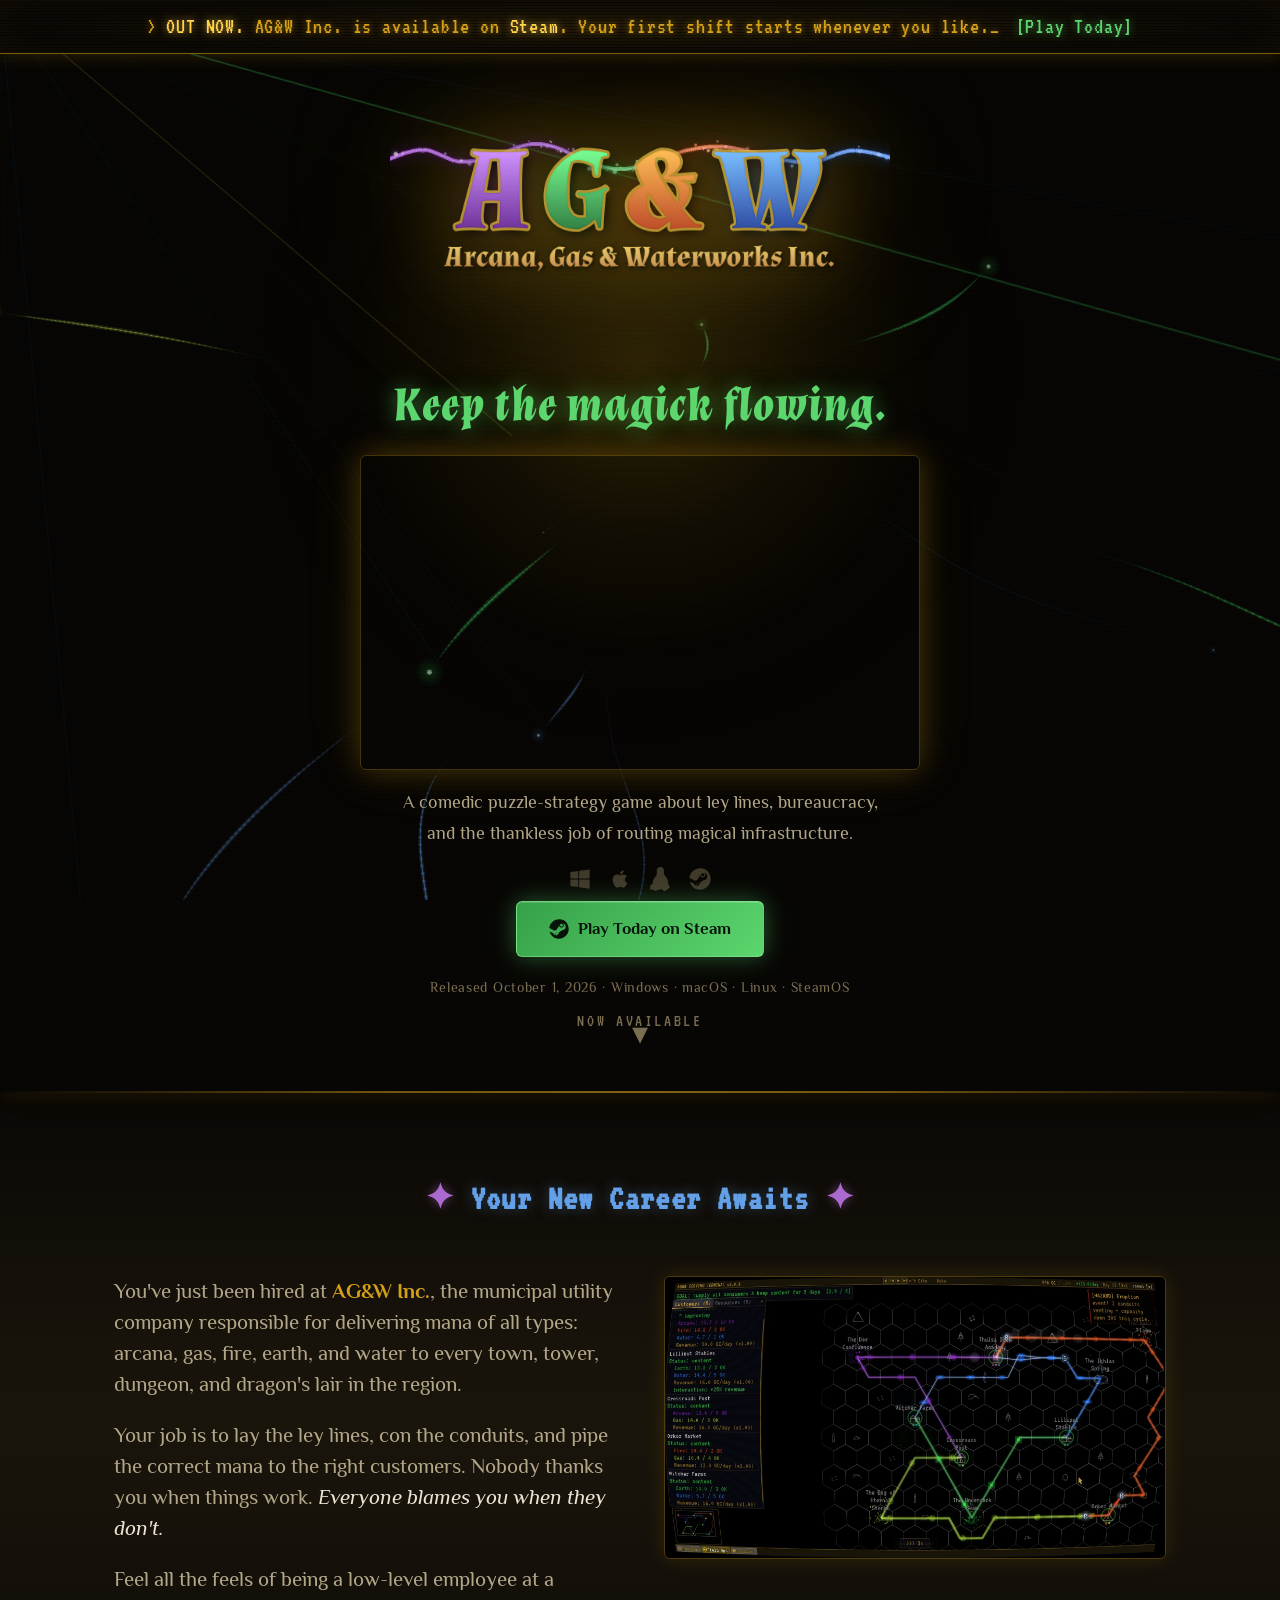
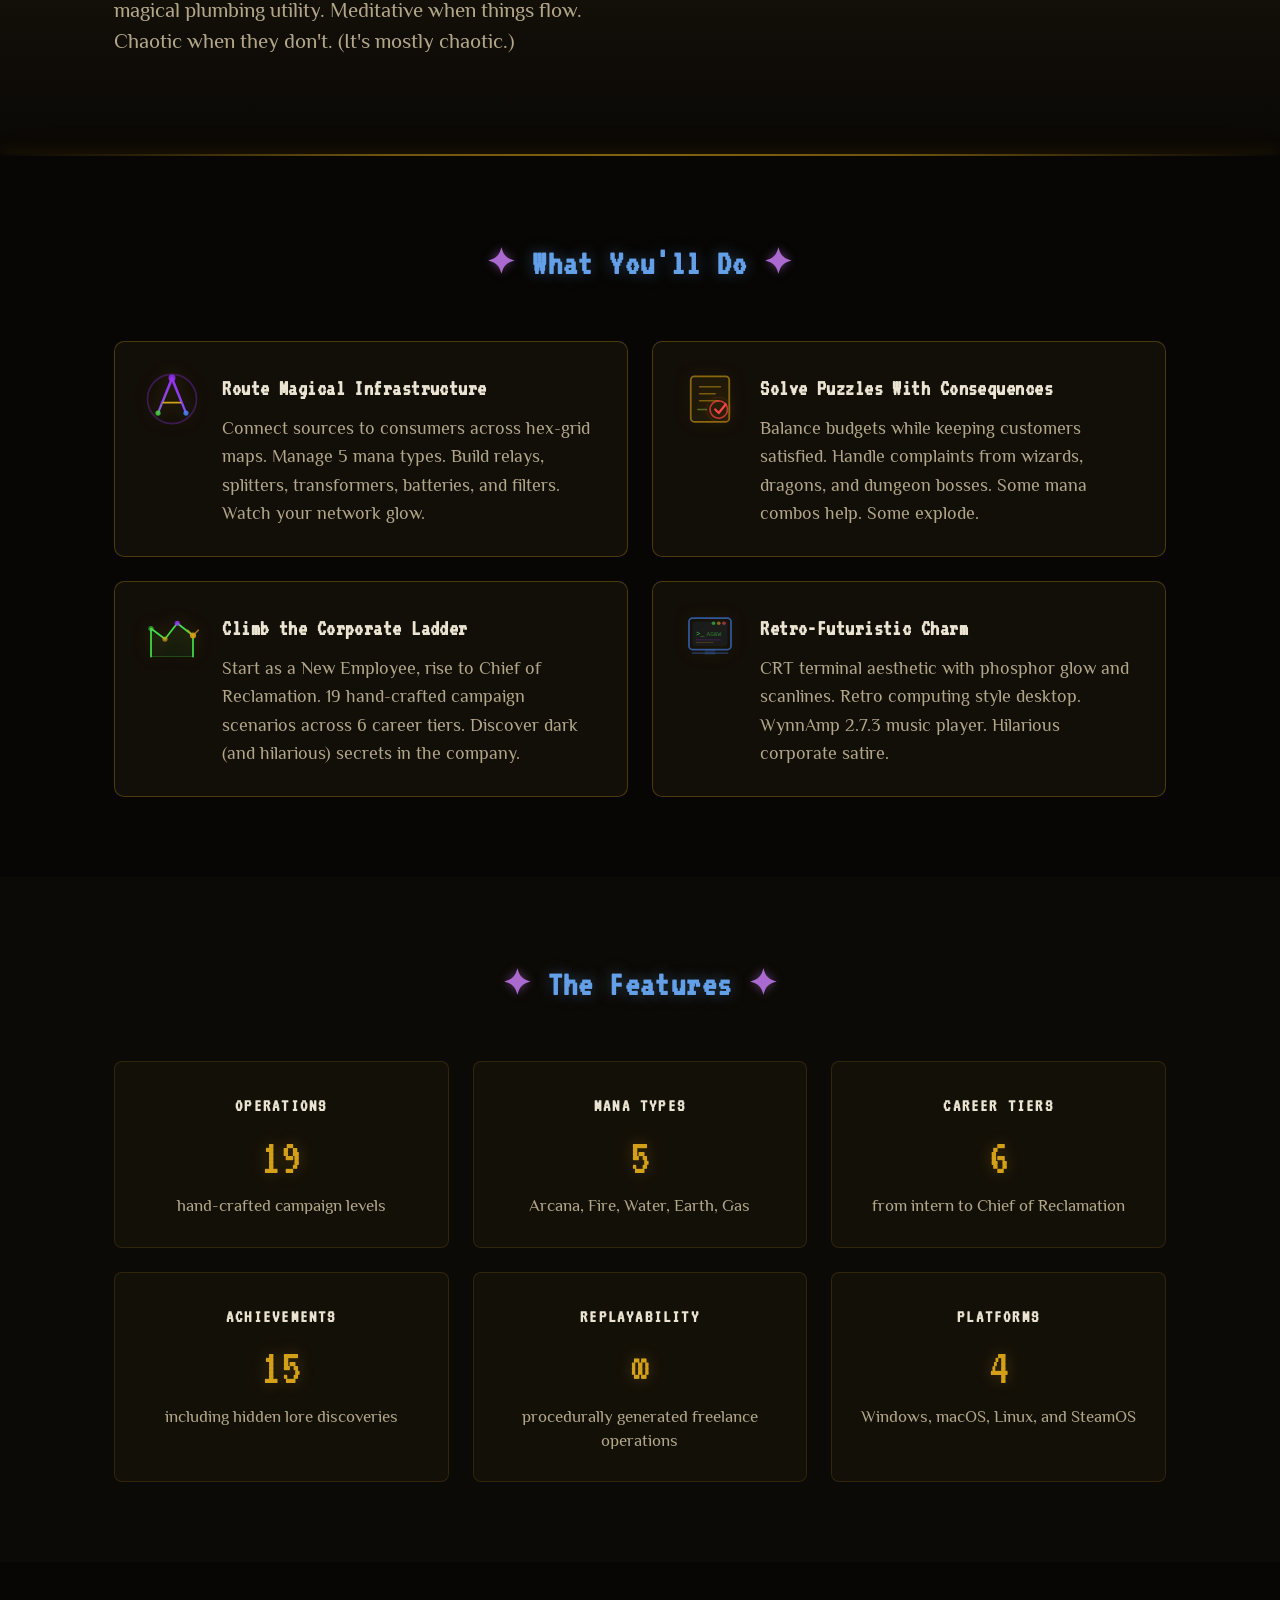
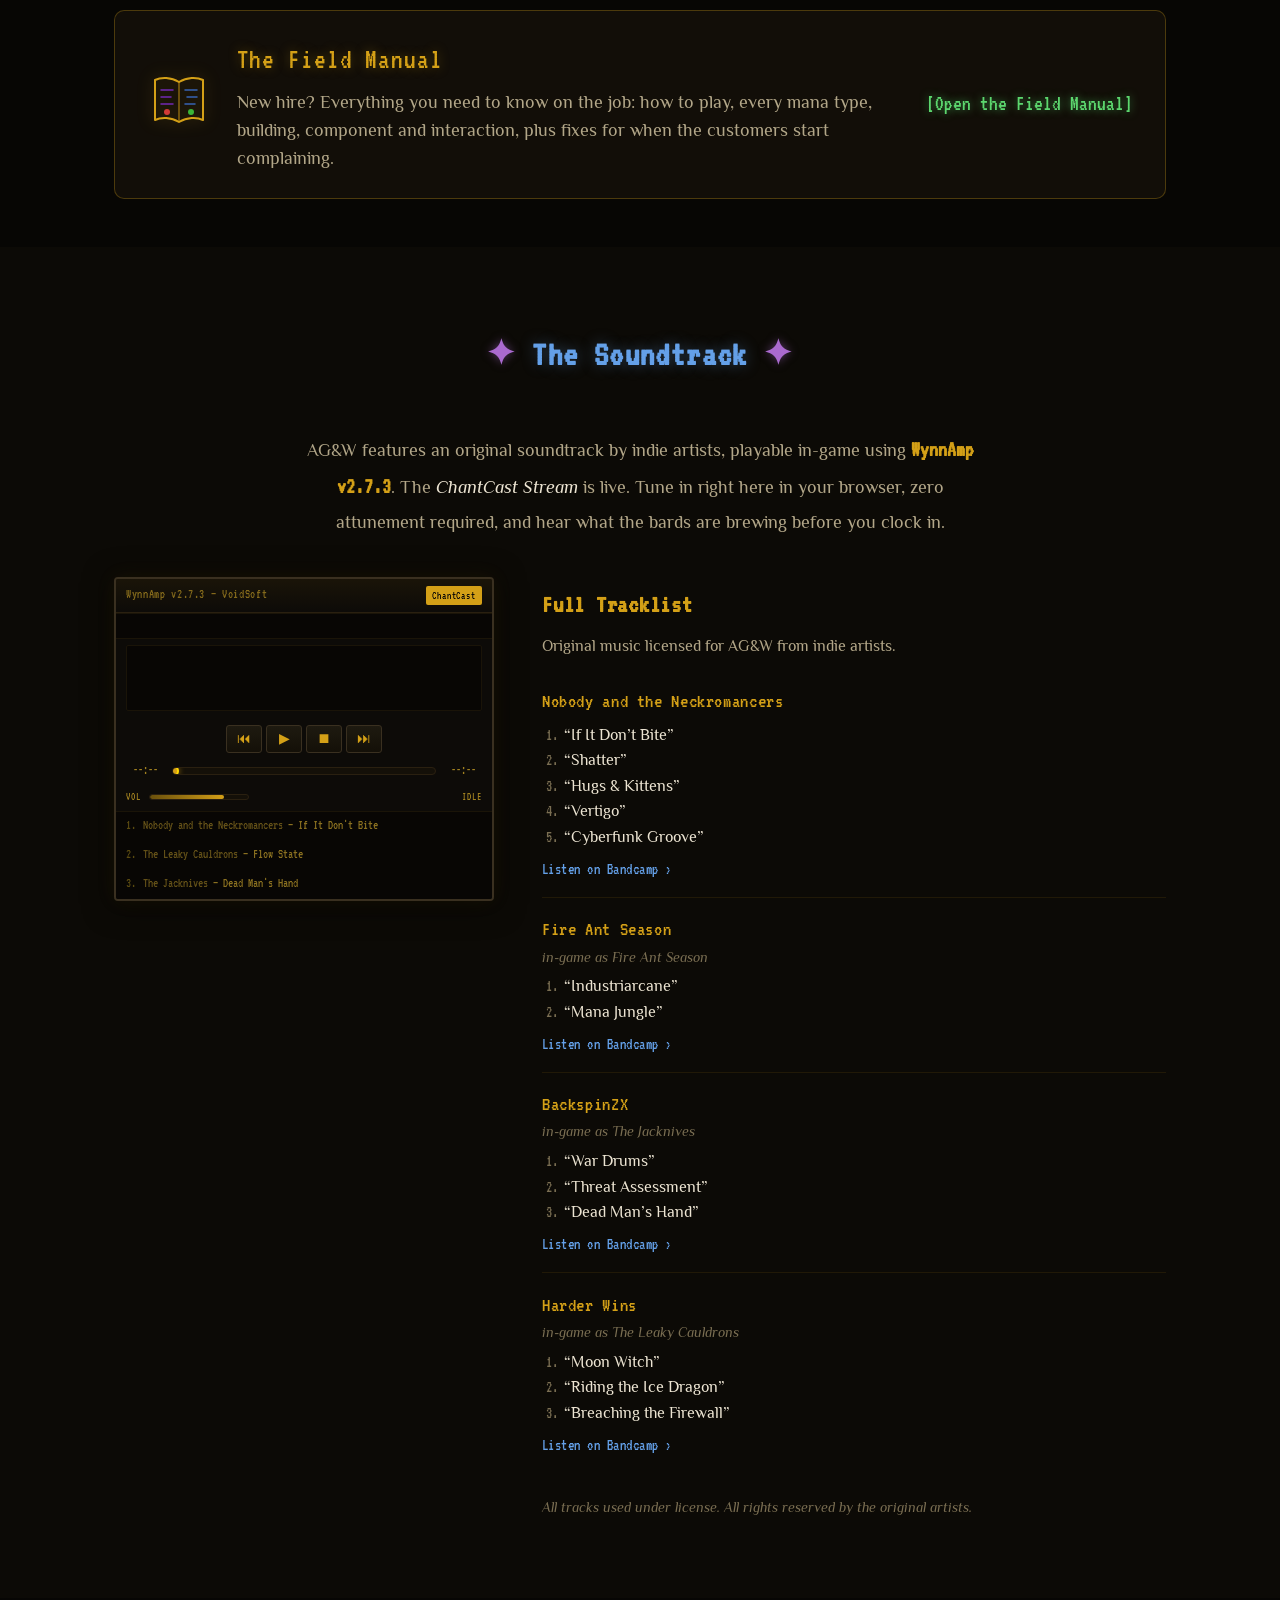
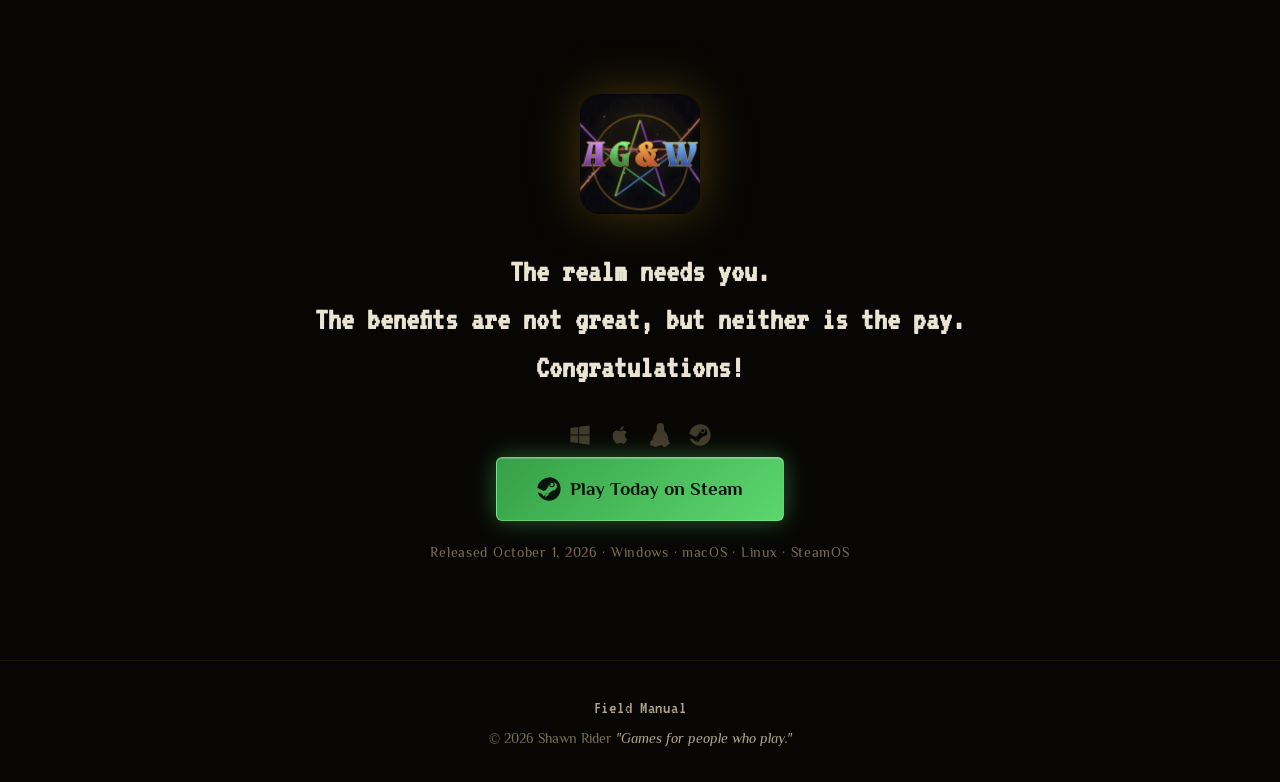
==== commit f6e6295e: "Add Field Manual section Eight static pages under src/field-manual/ covering how to play, mana types" ====
--- a/src/index.html
+++ b/src/index.html
@@ -228,6 +228,29 @@
       </div>
     </section>
 
+    <!-- FIELD MANUAL -->
+    <section class="section manual-callout" id="field-manual">
+      <div class="container">
+        <a class="manual-card" href="field-manual/">
+          <div class="manual-icon" aria-hidden="true">
+            <svg viewBox="0 0 64 64" width="64" height="64" fill="none">
+              <path d="M32 14 C24 9 14 9 8 12 V52 C14 49 24 49 32 54 C40 49 50 49 56 52 V12 C50 9 40 9 32 14 Z" stroke="#D4A017" stroke-width="2" stroke-linejoin="round"/>
+              <path d="M32 14 V54" stroke="#D4A017" stroke-width="1.5" opacity="0.6"/>
+              <path d="M14 22 H26 M14 29 H24 M14 36 H26" stroke="#9933FF" stroke-width="1.5" stroke-linecap="round" opacity="0.7"/>
+              <path d="M38 22 H50 M40 29 H50 M38 36 H48" stroke="#4488FF" stroke-width="1.5" stroke-linecap="round" opacity="0.7"/>
+              <circle cx="44" cy="44" r="3" fill="#44DD44" opacity="0.8"/>
+              <circle cx="20" cy="44" r="3" fill="#FF4444" opacity="0.8"/>
+            </svg>
+          </div>
+          <div class="manual-text">
+            <h2 class="manual-heading">The Field Manual</h2>
+            <p>New hire? Everything you need to know on the job: how to play, every mana type, building, component and interaction, plus fixes for when the customers start complaining.</p>
+          </div>
+          <span class="manual-cta">[Open the Field Manual]</span>
+        </a>
+      </div>
+    </section>
+
     <!-- MUSIC / WYNNAMP -->
     <section class="section music-section" id="music">
       <div class="container">
@@ -358,6 +381,7 @@
 
   <!-- FOOTER -->
   <footer class="site-footer">
+    <p class="footer-links"><a href="field-manual/">Field Manual</a></p>
     <p>&copy; 2026 Shawn Rider <em>"Games for people who play."</em></p>
   </footer>
 
--- a/src/style.css
+++ b/src/style.css
@@ -602,6 +602,83 @@
   line-height: 1.4;
 }
 
+/* --- Field Manual callout --- */
+.manual-callout {
+  padding: 3rem 0;
+}
+
+.manual-card {
+  display: flex;
+  align-items: center;
+  gap: 1.6rem;
+  padding: 1.6rem 2rem;
+  background: var(--bg-card);
+  border: 1px solid var(--border-glow);
+  border-radius: 10px;
+  text-decoration: none;
+  transition: border-color 0.3s ease, transform 0.3s ease, box-shadow 0.3s ease;
+}
+
+.manual-card:hover {
+  border-color: rgba(212, 160, 23, 0.6);
+  transform: translateY(-3px);
+  box-shadow: 0 8px 30px rgba(212, 160, 23, 0.15);
+}
+
+.manual-icon {
+  flex-shrink: 0;
+  filter: drop-shadow(0 0 8px rgba(212, 160, 23, 0.35));
+}
+
+.manual-text { flex: 1; min-width: 0; }
+
+.manual-heading {
+  font-family: var(--font-display);
+  font-weight: 400;
+  font-size: 1.8rem;
+  color: var(--gold);
+  text-shadow: 0 0 12px rgba(212, 160, 23, 0.35);
+  letter-spacing: 0.03em;
+  margin-bottom: 0.3rem;
+}
+
+.manual-text p {
+  color: var(--text-secondary);
+  font-size: 1.1rem;
+  line-height: 1.6;
+}
+
+.manual-cta {
+  flex-shrink: 0;
+  font-family: var(--font-display);
+  font-size: 1.35rem;
+  color: var(--logo-green);
+  text-shadow: 0 0 8px rgba(92, 214, 110, 0.6);
+  white-space: nowrap;
+}
+
+.manual-card:hover .manual-cta { color: #86F096; }
+
+.footer-links { margin-bottom: 0.4rem; }
+
+.footer-links a {
+  color: var(--text-secondary);
+  font-family: var(--font-display);
+  font-size: 1.15rem;
+  letter-spacing: 0.04em;
+  text-decoration: none;
+}
+
+.footer-links a:hover { color: var(--gold); }
+
+@media (max-width: 700px) {
+  .manual-card {
+    flex-direction: column;
+    text-align: center;
+    padding: 1.5rem 1.2rem;
+  }
+}
+
 /* --- Bottom CTA --- */
 .cta-section {
   padding: 6rem 0;
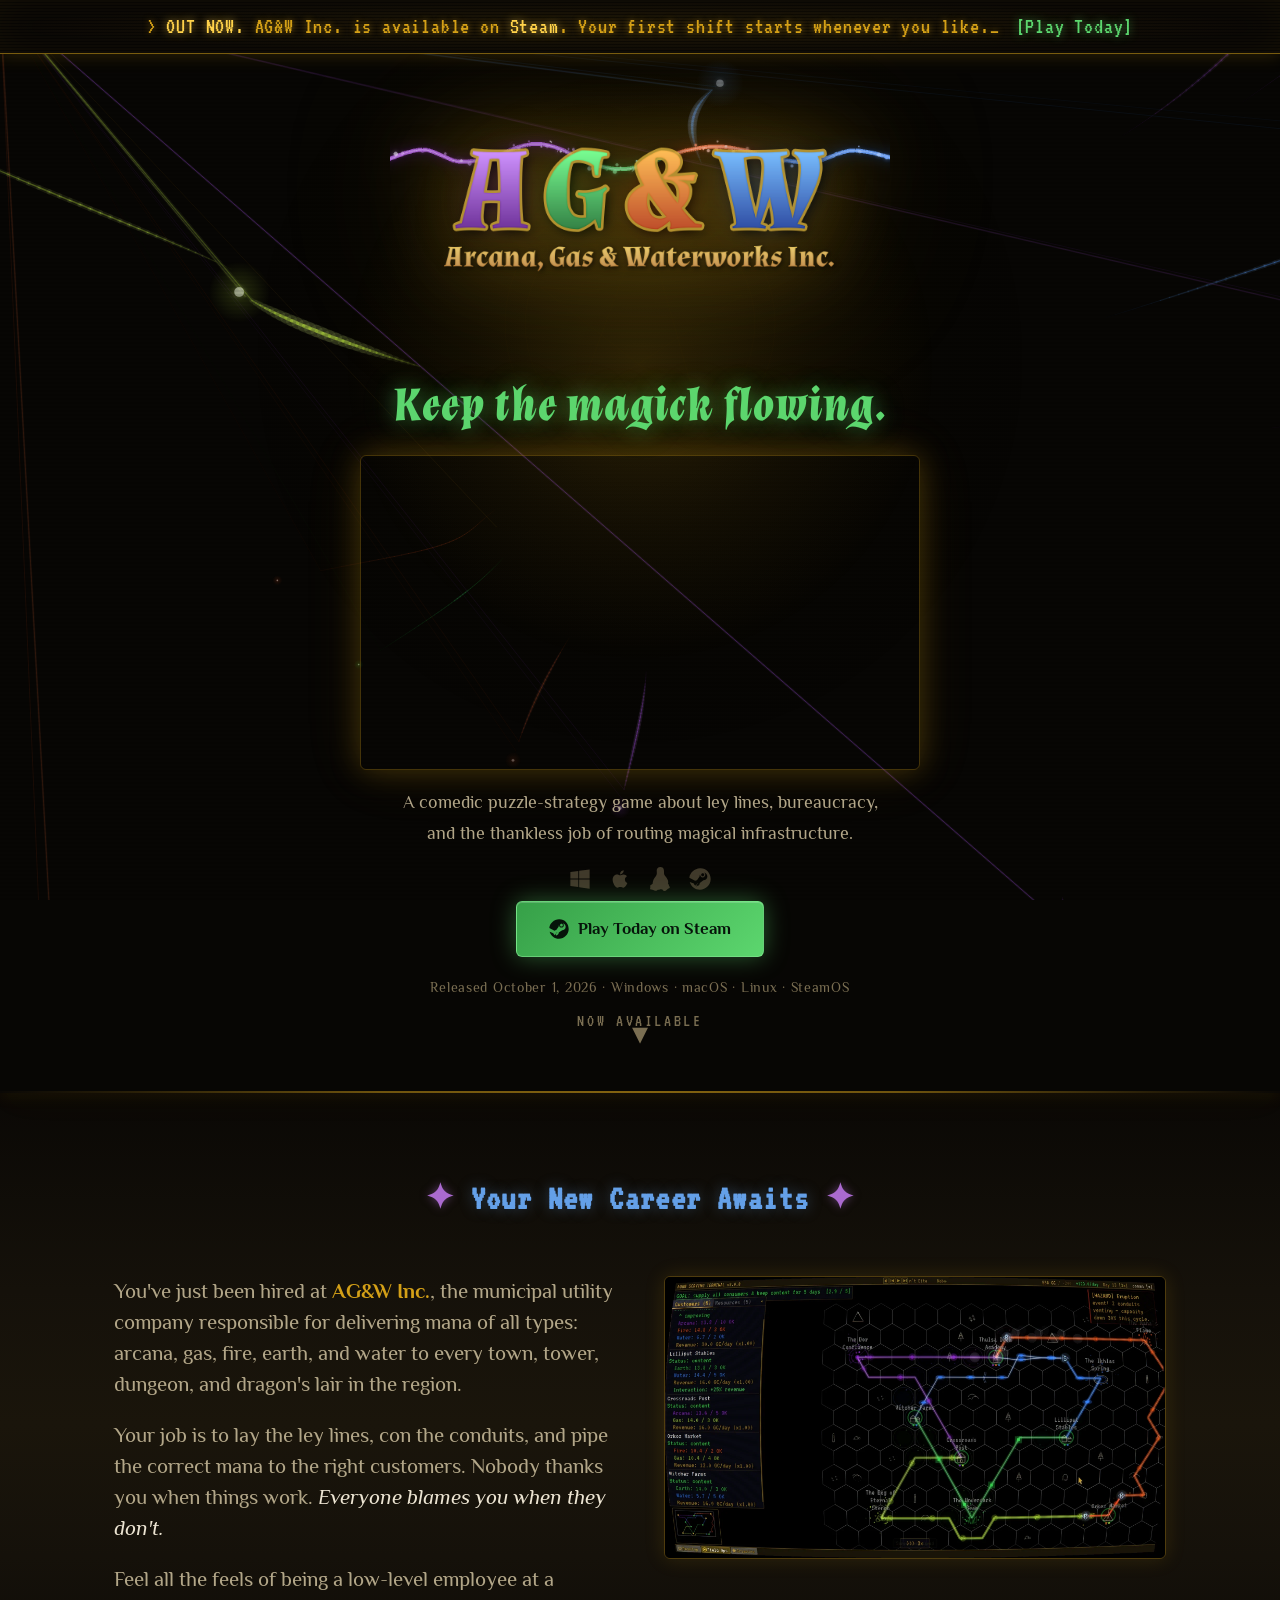
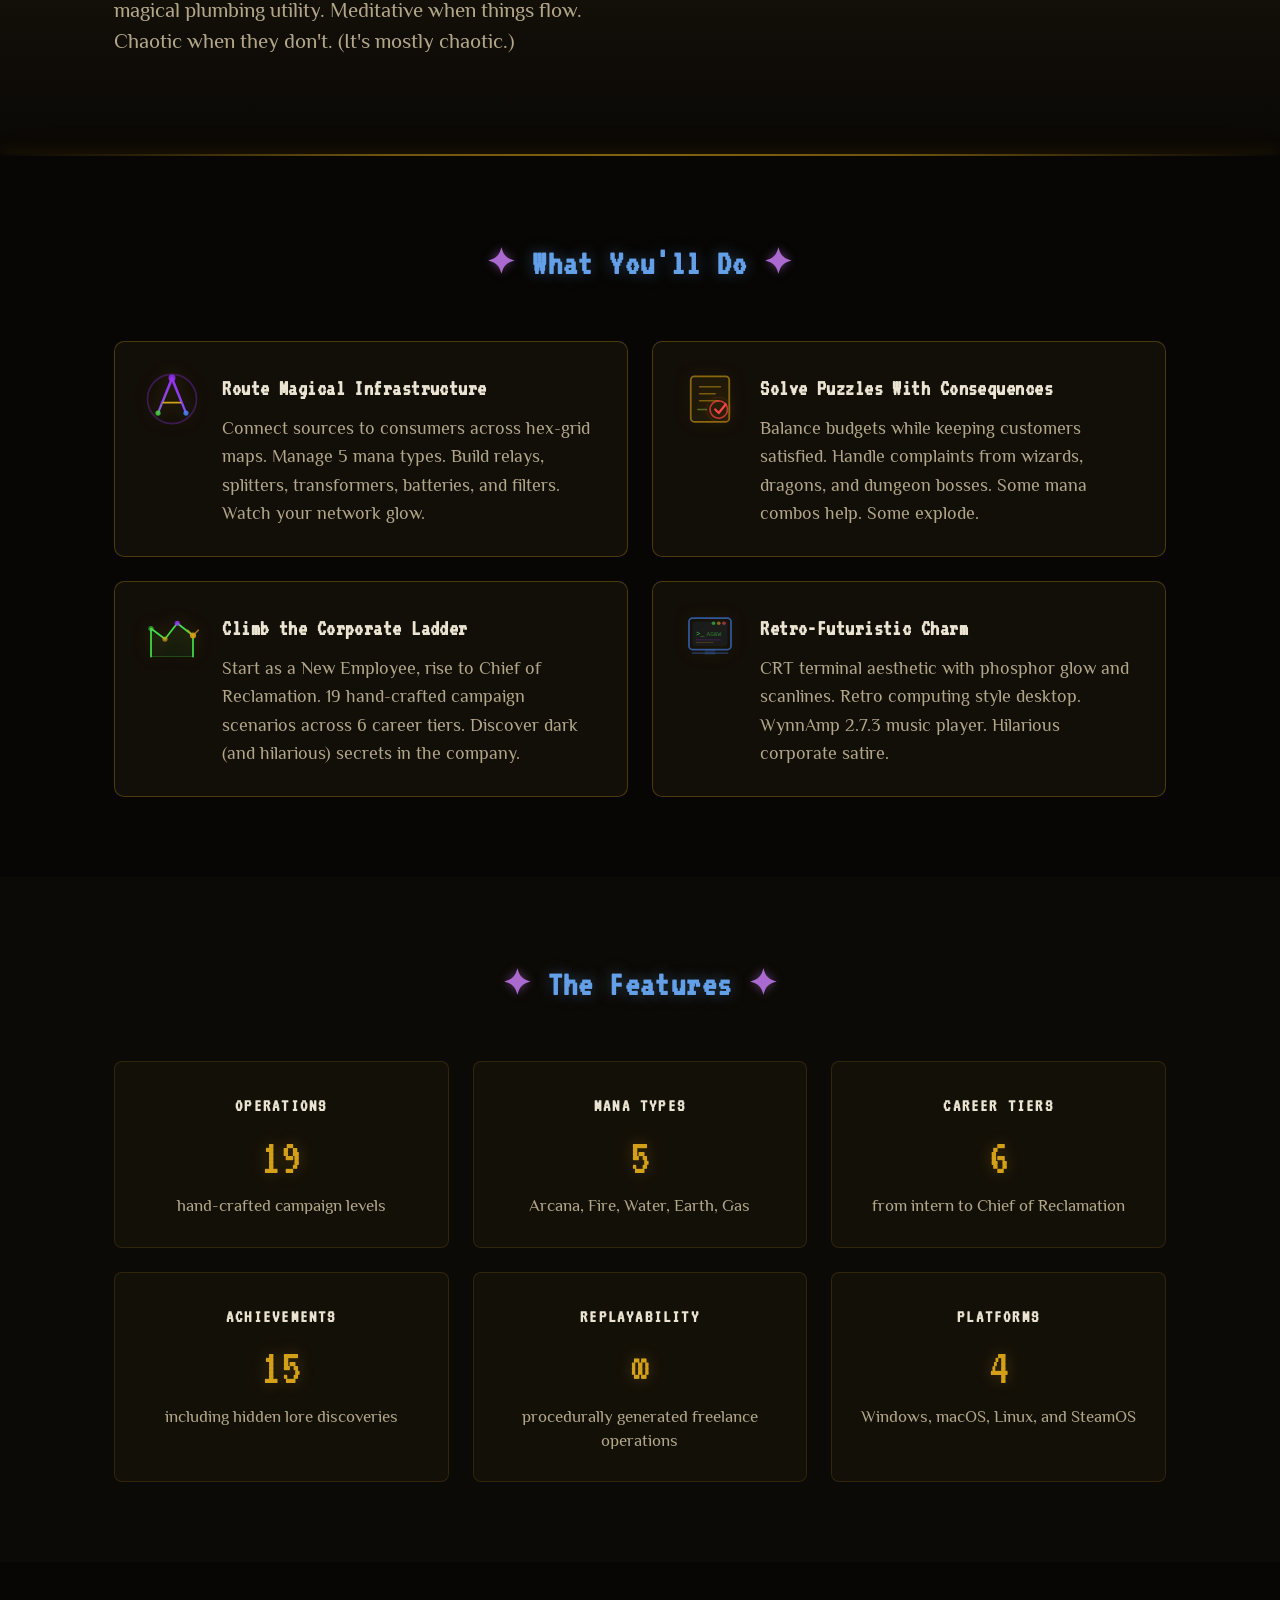
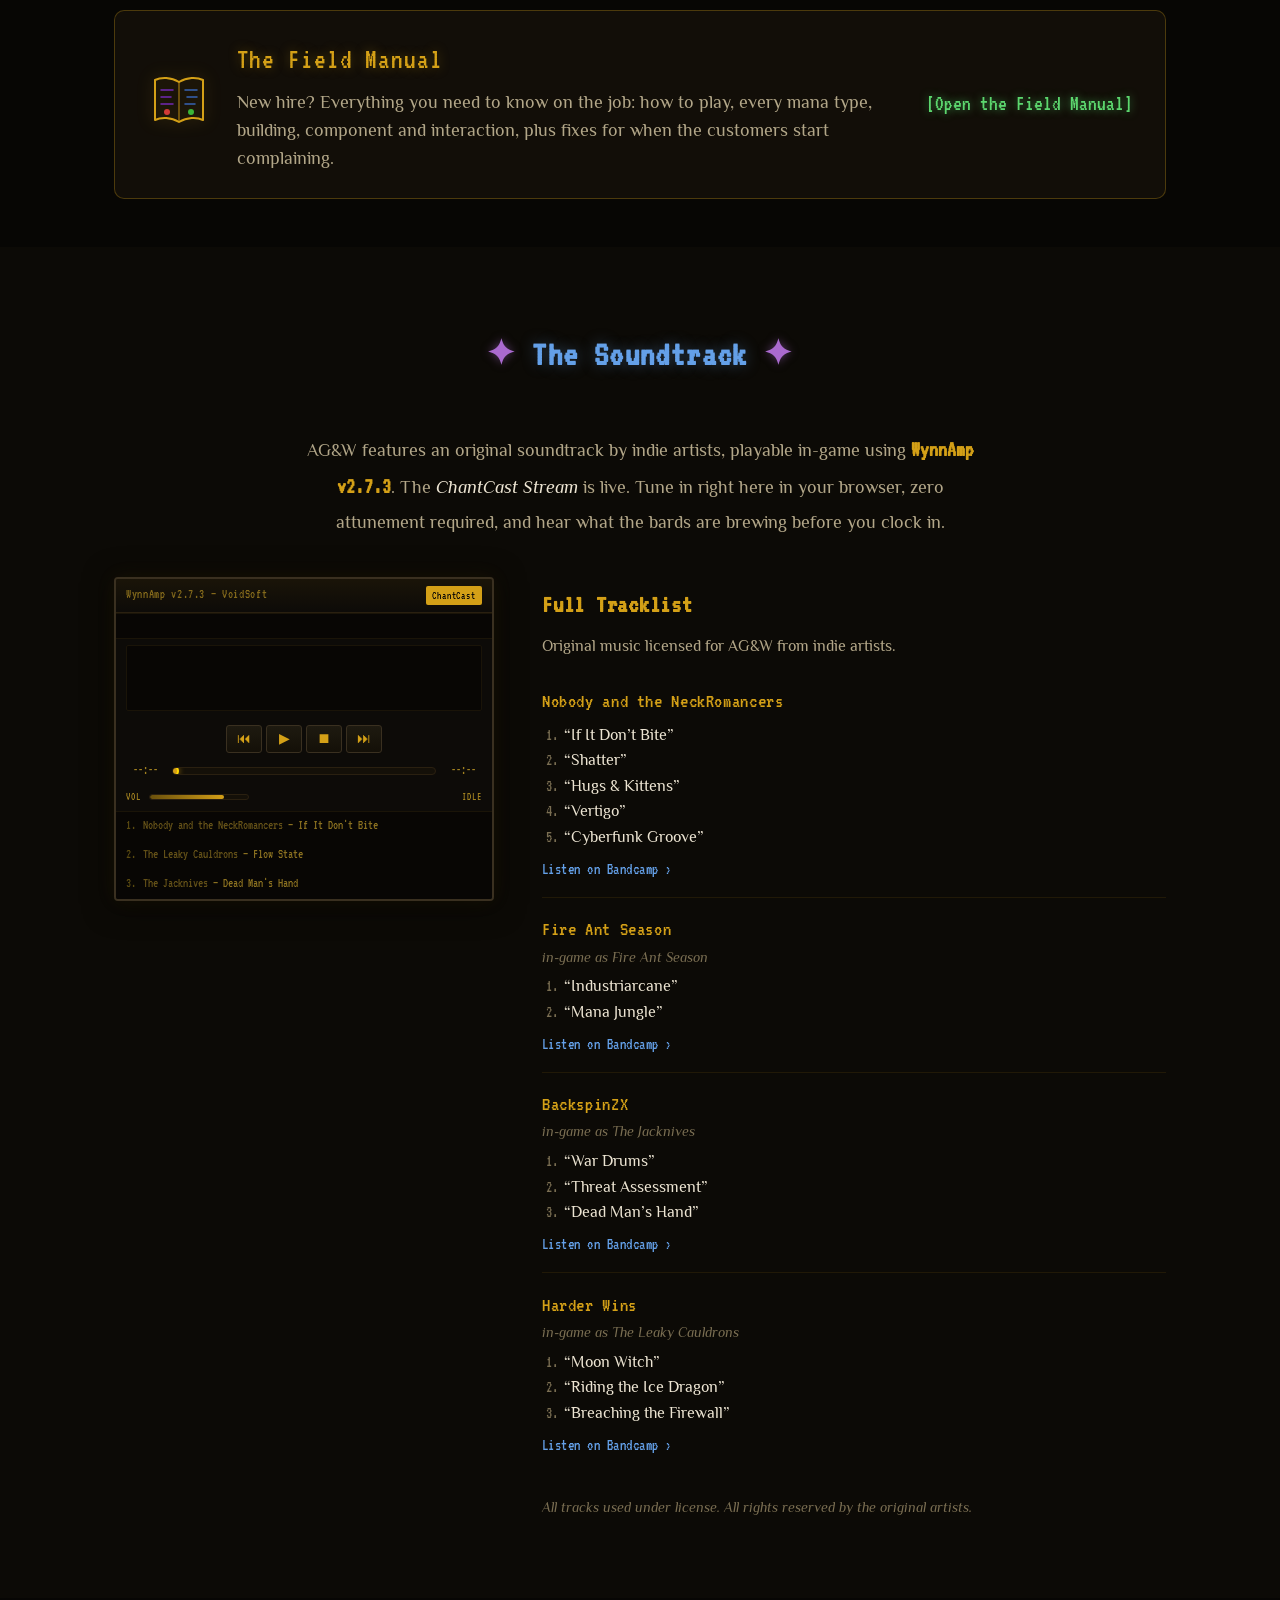
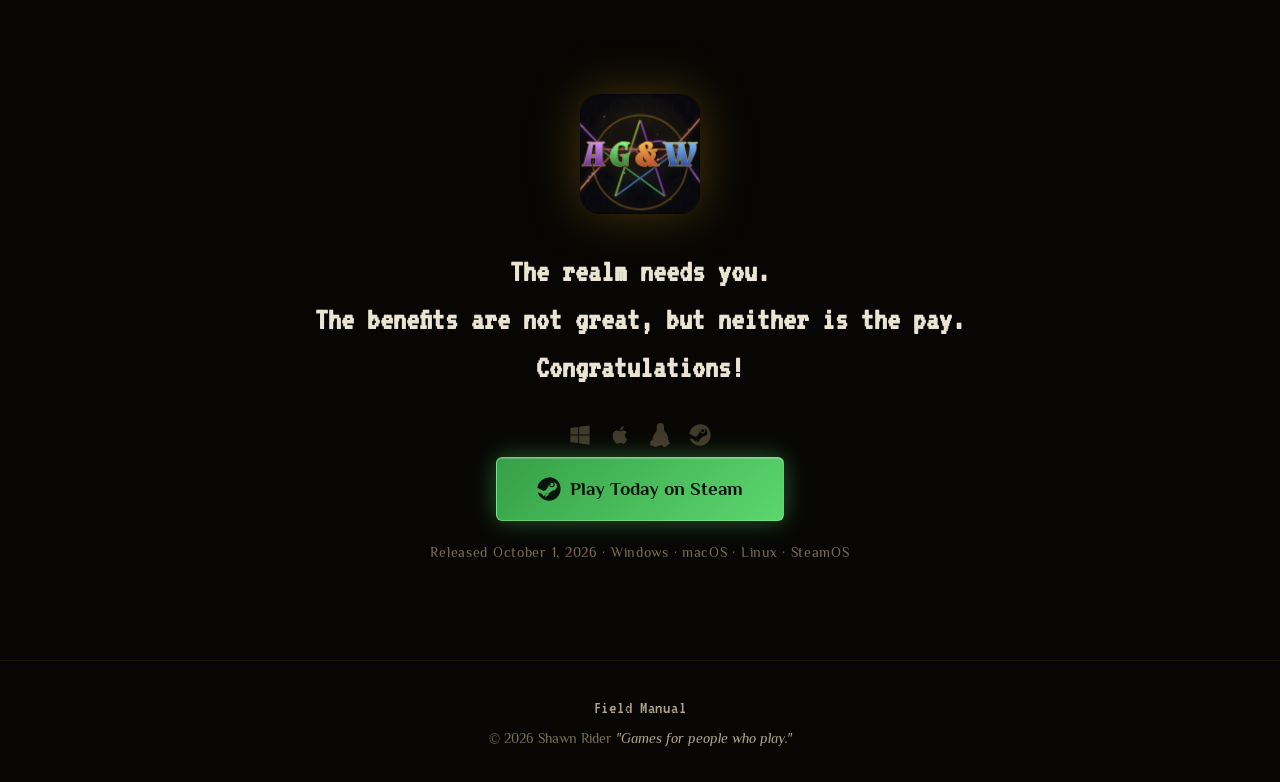
==== commit a6c5dfb2: "Capitalize the R in NeckRomancers Co-Authored-By: Claude Opus 5.5 <noreply@anthropic.com>" ====
--- a/src/index.html
+++ b/src/index.html
@@ -311,7 +311,7 @@
             <p class="music-credits-sub">Original music licensed for AG&amp;W from indie artists.</p>
             <div class="music-tracklist">
               <div class="mt-group">
-                <h4 class="mt-artist"><a href="https://nobodyandtheneckromancers.bandcamp.com/" target="_blank" rel="noopener">Nobody and the Neckromancers</a></h4>
+                <h4 class="mt-artist"><a href="https://nobodyandtheneckromancers.bandcamp.com/" target="_blank" rel="noopener">Nobody and the NeckRomancers</a></h4>
                 <ol class="mt-tracks">
                   <li>&ldquo;If It Don&rsquo;t Bite&rdquo;</li>
                   <li>&ldquo;Shatter&rdquo;</li>
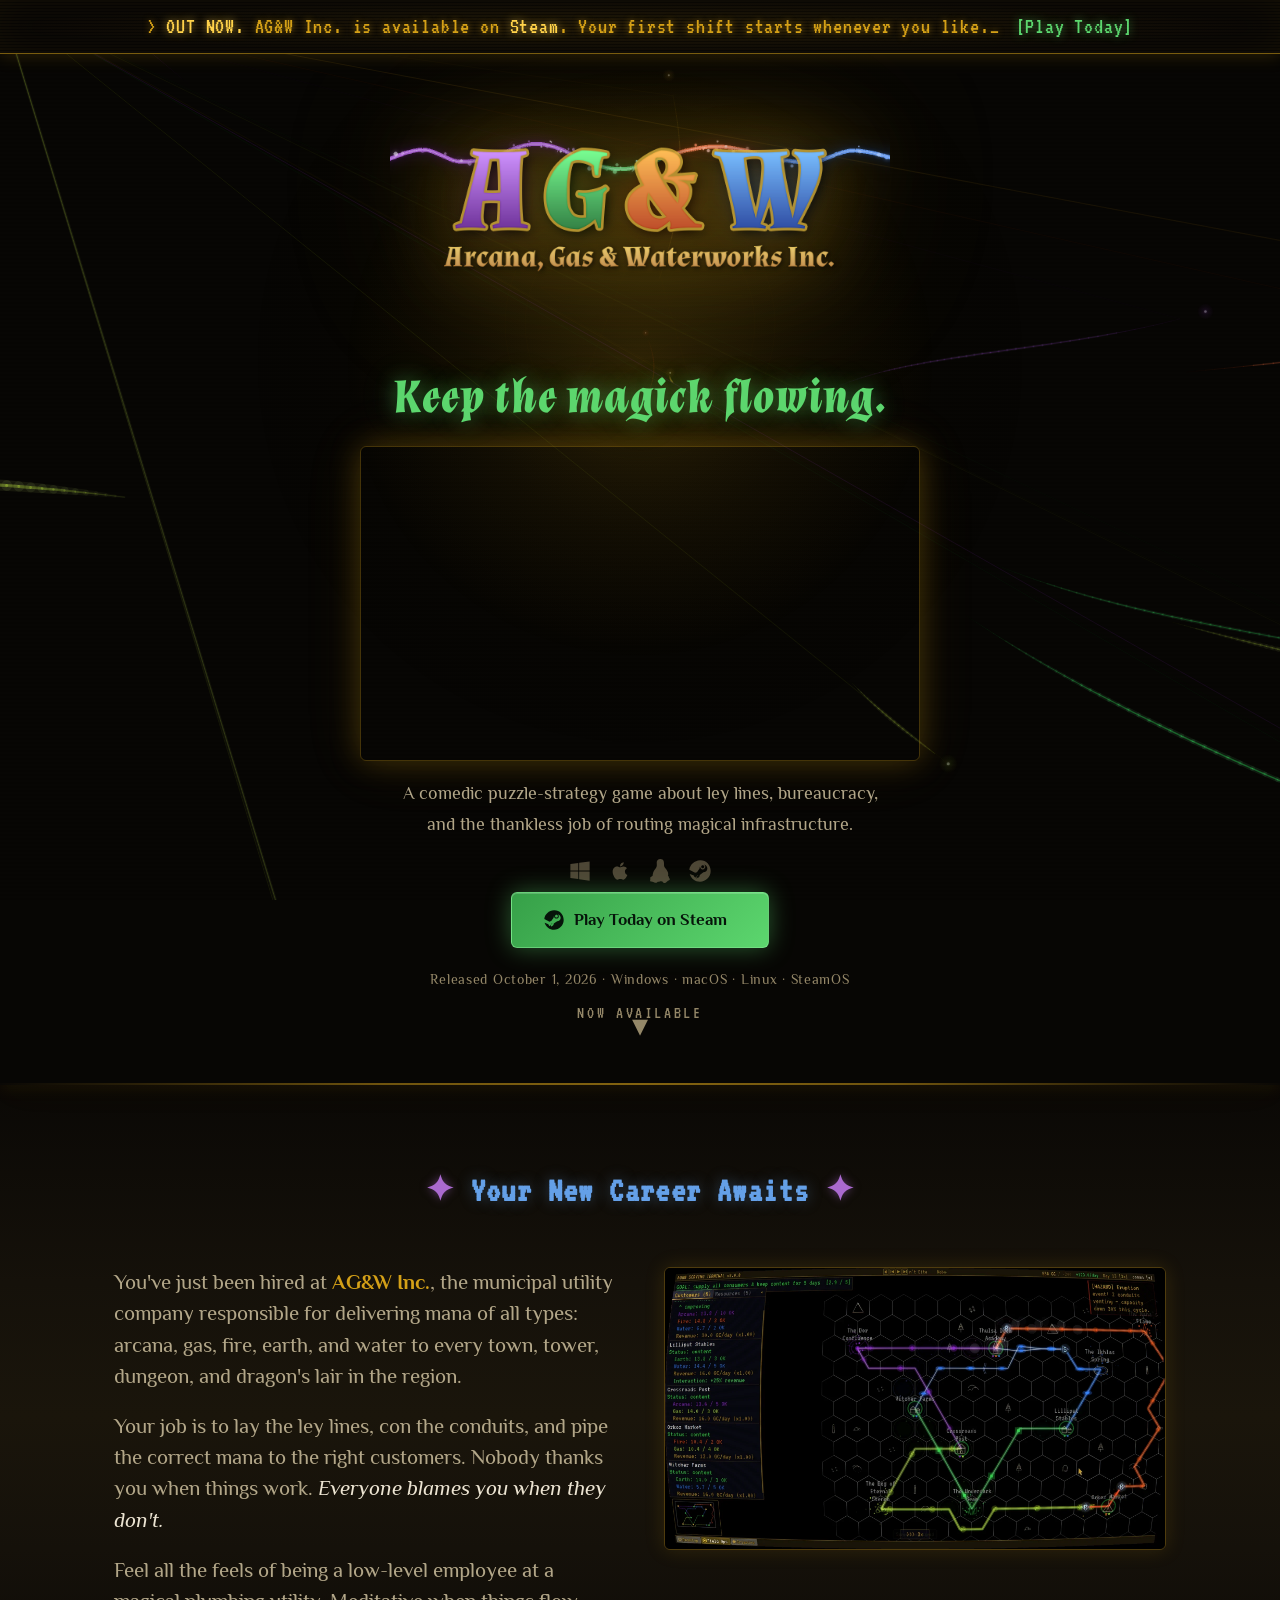
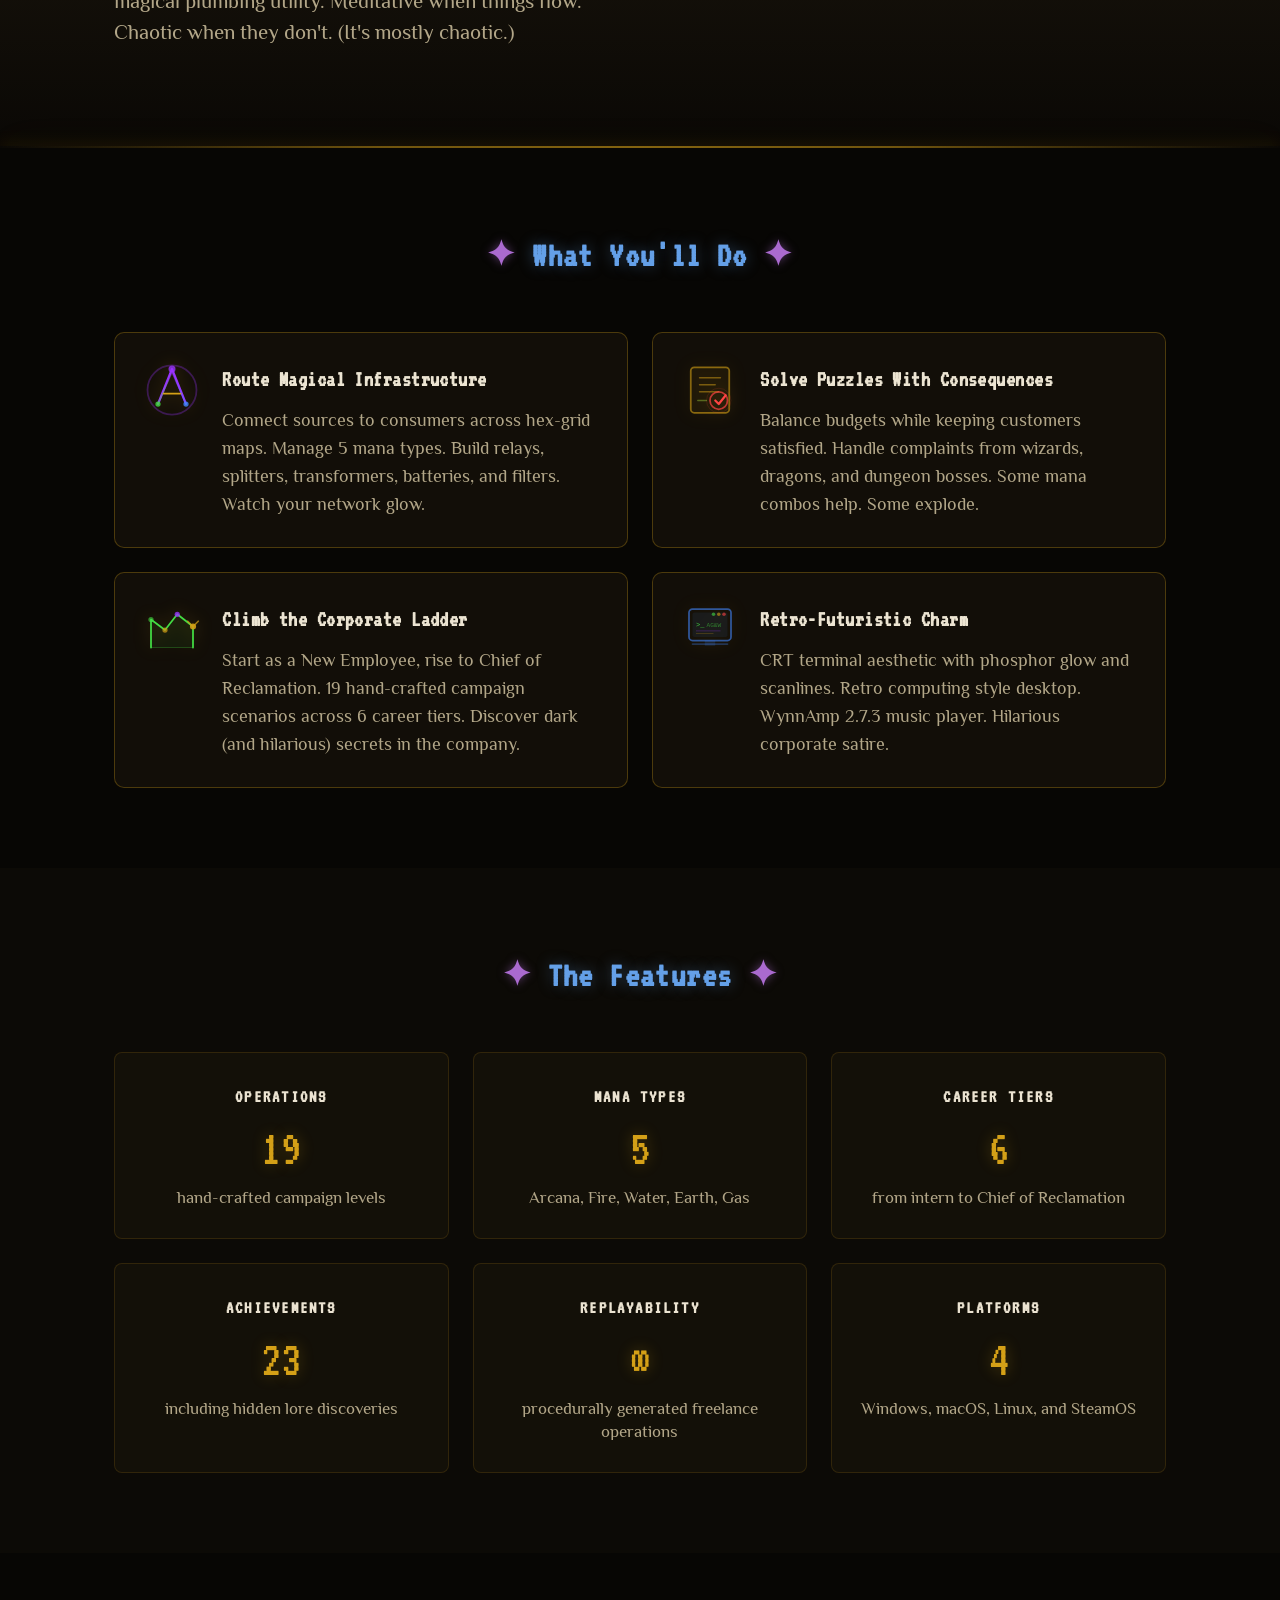
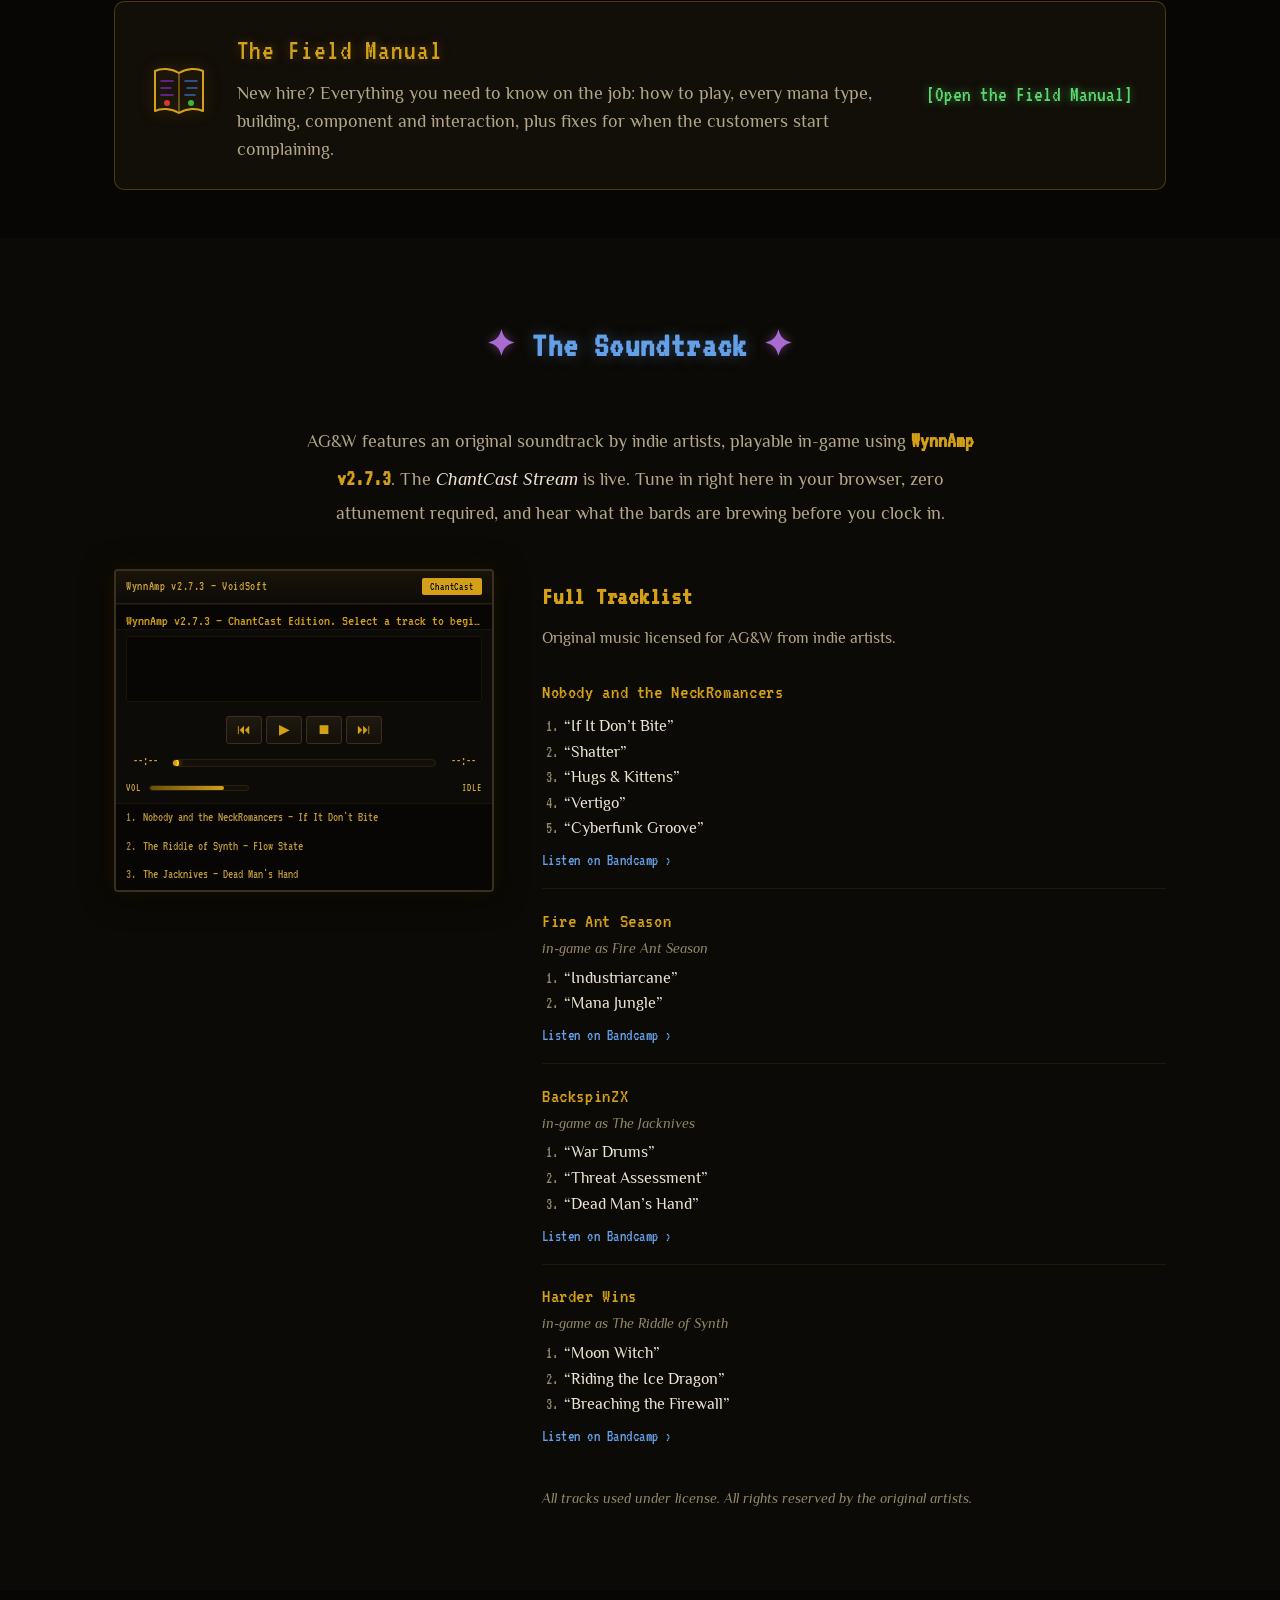
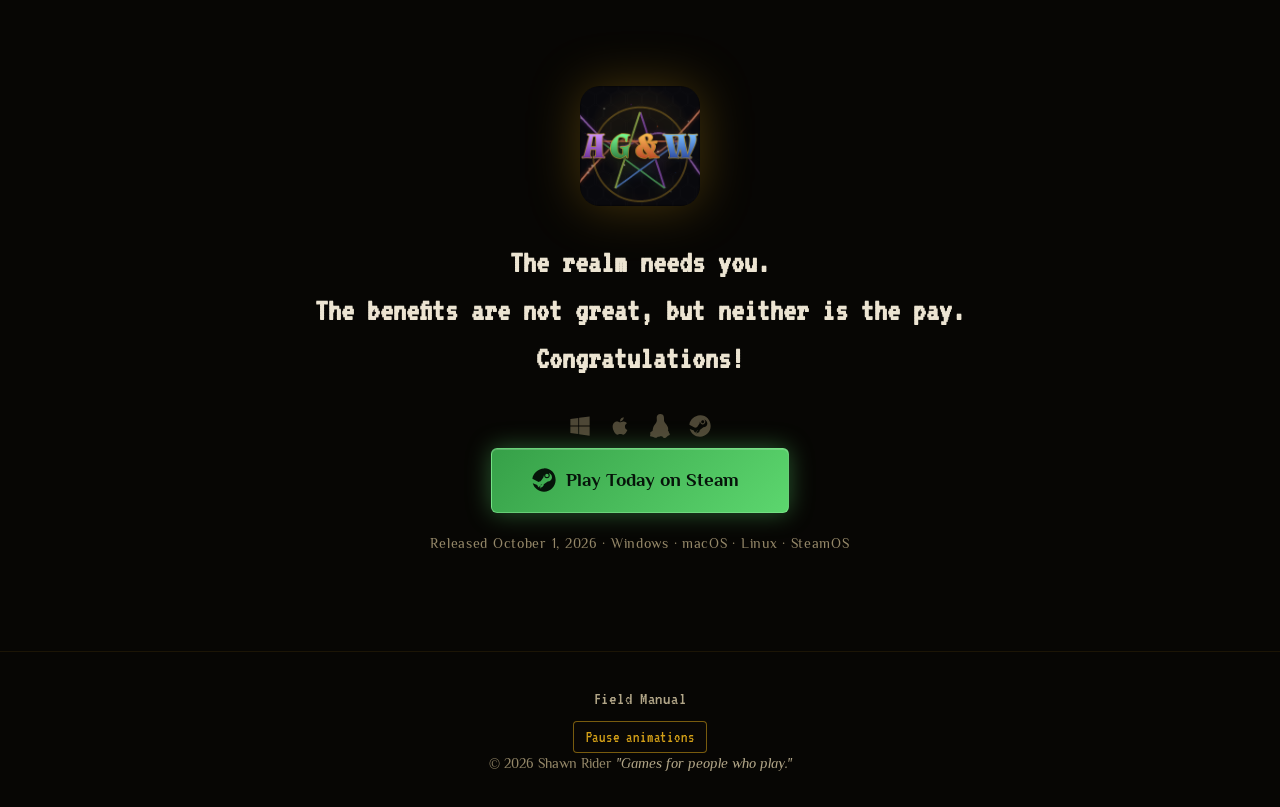
==== commit 7f02bd98: "Accessibility pass to WCAG 2.2 AA, plus clear-cut copy fixes Accessibility: - Skip links and main la" ====
--- a/src/index.html
+++ b/src/index.html
@@ -18,11 +18,15 @@
   <link rel="stylesheet" href="style.css">
 </head>
 <body>
+  <a class="skip-link" href="#main">Skip to content</a>
+
   <!-- Release banner -->
-  <a class="demo-banner" href="https://store.steampowered.com/app/4476220/Arcana_Gas__Waterworks_Inc/" target="_blank" rel="noopener">
-    <span class="db-text">&gt; <strong>OUT NOW.</strong> <em>AG&amp;W Inc.</em> is available on <strong>Steam</strong>. Your first shift starts whenever you like.<span class="db-cursor" aria-hidden="true">_</span></span>
-    <span class="db-cta">[Play Today]</span>
-  </a>
+  <header class="site-header">
+    <a class="demo-banner" href="https://store.steampowered.com/app/4476220/Arcana_Gas__Waterworks_Inc/" target="_blank" rel="noopener">
+      <span class="db-text">&gt; <strong>OUT NOW.</strong> <em>AG&amp;W Inc.</em> is available on <strong>Steam</strong>. Your first shift starts whenever you like.<span class="db-cursor" aria-hidden="true">_</span></span>
+      <span class="db-cta">[Play Today]</span><span class="sr-only"> (opens in a new tab)</span>
+    </a>
+  </header>
 
   <!-- Animated background canvas -->
   <canvas id="bg-canvas" aria-hidden="true"></canvas>
@@ -31,27 +35,27 @@
   <div class="scanlines" aria-hidden="true"></div>
 
   <!-- Main content -->
-  <main>
+  <main id="main" tabindex="-1">
     <!-- HERO -->
     <section class="hero" id="top">
       <div class="hero-glow" aria-hidden="true"></div>
       <div class="hero-content">
-        <img src="assets/images/logo.png" alt="AG&W — Arcana, Gas & Waterworks Inc. logo" class="hero-logo" width="600" height="350">
+        <h1 class="hero-title"><img src="assets/images/logo.png" alt="Arcana, Gas &amp; Waterworks Inc." class="hero-logo" width="600" height="350"></h1>
         <p class="hero-tagline">Keep the magick flowing.</p>
         <div class="hero-video">
           <iframe width="560" height="315" src="https://www.youtube.com/embed/WkoAa7pjjgA?rel=0" title="Arcana, Gas &amp; Waterworks Inc. — Gameplay" frameborder="0" allow="accelerometer; autoplay; clipboard-write; encrypted-media; gyroscope; picture-in-picture" allowfullscreen></iframe>
         </div>
         <p class="hero-sub">A comedic puzzle-strategy game about ley lines, bureaucracy,<br>and the thankless job of routing magical infrastructure.</p>
-        <div class="platform-icons" aria-label="Available on Windows, macOS, Linux, and Steam">
-          <svg viewBox="0 0 448 512" width="22" height="22" fill="currentColor" aria-hidden="true" title="Windows"><path d="M0 93.7l183.6-25.3v177.4H0V93.7zm0 324.6l183.6 25.3V268.4H0v149.9zm203.8 28L448 480V268.4H203.8v177.9zm0-380.6v180.1H448V32L203.8 65.7z"/></svg>
-          <svg viewBox="0 0 384 512" width="20" height="20" fill="currentColor" aria-hidden="true" title="macOS"><path d="M318.7 268.7c-.2-36.7 16.4-64.4 50-84.8-18.8-26.9-47.2-41.7-84.7-44.6-35.5-2.8-74.3 20.7-88.5 20.7-15 0-49.4-19.7-76.4-19.7C63.3 141.2 4 184 4 273.5c0 26.2 4.8 53.3 14.4 81.2 12.8 36.7 59 126.7 107.2 125.2 25.2-.6 43-17.9 75.8-17.9 31.8 0 48.3 17.9 76.4 17.9 48.6-.7 90.4-82.5 102.6-119.3-65.2-30.7-61.7-90-61.7-91.9zm-56.6-164.2c27.3-32.4 24.8-61.9 24-72.5-24.1 1.4-52 16.4-67.9 34.9-17.5 19.8-27.8 44.3-25.6 71.9 26.1 2 49.9-11.4 69.5-34.3z"/></svg>
-          <svg viewBox="0 0 712 860" width="20" height="24" fill="currentColor" aria-hidden="true" title="Linux"><path d="M683.91,677.74c-.01-.01-.021-.021-.021-.03c-6.069-6.85-8.96-19.55-12.069-33.08c-3.101-13.52-6.57-28.1-17.67-37.55c-.021-.021-.051-.04-.07-.061c-2.2-1.92-4.46-3.539-6.73-4.89c-2.279-1.35-4.59-2.45-6.899-3.32c15.43-45.76,9.38-91.329-6.2-132.5c-19.11-50.54-52.48-94.569-77.97-124.689c-28.53-35.99-56.431-70.15-55.88-120.61C501.25,144,508.87,1.19,373.35,1c-5.51-.01-11.26.22-17.25.7C204.66,13.89,244.83,173.89,242.58,227.46c-2.77,39.18-10.71,70.06-37.66,108.36c-31.65,37.64-76.23,98.57-97.34,162c-9.96,29.93-14.7,60.439-10.33,89.319c-1.37,1.23-2.67,2.521-3.92,3.841c-9.29,9.93-16.16,21.949-23.81,30.039c-7.15,7.141-17.33,9.851-28.53,13.86c-11.2,4.021-23.49,9.94-30.95,24.26c0,0,0,.011-.01.011c-.01.02-.02.05-.04.069c-3.51,6.55-4.65,13.62-4.65,20.79c0,6.63.98,13.351,1.97,19.82c2.06,13.46,4.15,26.189,1.38,34.81c-8.86,24.23-10,40.98-3.76,53.141c6.26,12.18,19.11,17.55,33.64,20.59c29.06,6.06,68.41,4.56,99.42,21l2.67-5.03l-2.64,5.04c33.2,17.36,66.86,23.521,93.71,17.39c19.48-4.439,35.28-16.039,43.4-33.88c21-.1,44.05-9,80.97-11.029c25.05-2.021,56.34,8.899,92.33,6.899c.94,3.9,2.301,7.66,4.16,11.23c.021.029.04.069.061.1c13.949,27.9,39.869,40.66,67.5,38.48c27.659-2.181,57.069-18.49,80.85-46.78l-4.36-3.66l4.391,3.62c22.66-27.48,60.27-38.87,85.22-53.91c12.47-7.52,22.58-16.939,23.37-30.62C710.4,713.55,702.37,698.23,683.91,677.74z"/></svg>
-          <svg viewBox="0 0 496 512" width="22" height="22" fill="currentColor" aria-hidden="true" title="Steam"><path d="M496 256c0 137-111.2 248-248.4 248-113.8 0-209.6-76.3-239-180.4l95.2 39.3c6.4 32.1 34.9 56.4 68.9 56.4 39.2 0 71.1-32.2 70.5-71.4l84.9-60.5c50.1 0 90.8-40.8 90.8-90.9s-40.7-90.9-90.8-90.9-90.8 40.8-90.8 90.9v1.2l-60 85.2c-16.2 0-31.4 5.6-43.4 15L0 228.6C12.7 109.5 120.1 14.7 248.4 8 384.8.8 496 110.3 496 256zM181 381.6c-12.2-5.1-26.2.3-31.3 12.5s.3 26.2 12.5 31.3l30.1 12.5c-18.2-7.6-28.7-27.1-24.1-46.4 4.6-19.5 23.4-32.2 43.4-30l-30.6-12.9v13zm130-284.3c33.4 0 60.5 27.2 60.5 60.5s-27.1 60.5-60.5 60.5-60.5-27.2-60.5-60.5 27.1-60.5 60.5-60.5zm0 24.2c-20.1 0-36.3 16.3-36.3 36.3s16.3 36.3 36.3 36.3 36.3-16.3 36.3-36.3-16.2-36.3-36.3-36.3z"/></svg>
+        <div class="platform-icons" role="img" aria-label="Available on Windows, macOS, Linux, and Steam">
+          <svg viewBox="0 0 448 512" width="22" height="22" fill="currentColor" aria-hidden="true"><path d="M0 93.7l183.6-25.3v177.4H0V93.7zm0 324.6l183.6 25.3V268.4H0v149.9zm203.8 28L448 480V268.4H203.8v177.9zm0-380.6v180.1H448V32L203.8 65.7z"/></svg>
+          <svg viewBox="0 0 384 512" width="20" height="20" fill="currentColor" aria-hidden="true"><path d="M318.7 268.7c-.2-36.7 16.4-64.4 50-84.8-18.8-26.9-47.2-41.7-84.7-44.6-35.5-2.8-74.3 20.7-88.5 20.7-15 0-49.4-19.7-76.4-19.7C63.3 141.2 4 184 4 273.5c0 26.2 4.8 53.3 14.4 81.2 12.8 36.7 59 126.7 107.2 125.2 25.2-.6 43-17.9 75.8-17.9 31.8 0 48.3 17.9 76.4 17.9 48.6-.7 90.4-82.5 102.6-119.3-65.2-30.7-61.7-90-61.7-91.9zm-56.6-164.2c27.3-32.4 24.8-61.9 24-72.5-24.1 1.4-52 16.4-67.9 34.9-17.5 19.8-27.8 44.3-25.6 71.9 26.1 2 49.9-11.4 69.5-34.3z"/></svg>
+          <svg viewBox="0 0 712 860" width="20" height="24" fill="currentColor" aria-hidden="true"><path d="M683.91,677.74c-.01-.01-.021-.021-.021-.03c-6.069-6.85-8.96-19.55-12.069-33.08c-3.101-13.52-6.57-28.1-17.67-37.55c-.021-.021-.051-.04-.07-.061c-2.2-1.92-4.46-3.539-6.73-4.89c-2.279-1.35-4.59-2.45-6.899-3.32c15.43-45.76,9.38-91.329-6.2-132.5c-19.11-50.54-52.48-94.569-77.97-124.689c-28.53-35.99-56.431-70.15-55.88-120.61C501.25,144,508.87,1.19,373.35,1c-5.51-.01-11.26.22-17.25.7C204.66,13.89,244.83,173.89,242.58,227.46c-2.77,39.18-10.71,70.06-37.66,108.36c-31.65,37.64-76.23,98.57-97.34,162c-9.96,29.93-14.7,60.439-10.33,89.319c-1.37,1.23-2.67,2.521-3.92,3.841c-9.29,9.93-16.16,21.949-23.81,30.039c-7.15,7.141-17.33,9.851-28.53,13.86c-11.2,4.021-23.49,9.94-30.95,24.26c0,0,0,.011-.01.011c-.01.02-.02.05-.04.069c-3.51,6.55-4.65,13.62-4.65,20.79c0,6.63.98,13.351,1.97,19.82c2.06,13.46,4.15,26.189,1.38,34.81c-8.86,24.23-10,40.98-3.76,53.141c6.26,12.18,19.11,17.55,33.64,20.59c29.06,6.06,68.41,4.56,99.42,21l2.67-5.03l-2.64,5.04c33.2,17.36,66.86,23.521,93.71,17.39c19.48-4.439,35.28-16.039,43.4-33.88c21-.1,44.05-9,80.97-11.029c25.05-2.021,56.34,8.899,92.33,6.899c.94,3.9,2.301,7.66,4.16,11.23c.021.029.04.069.061.1c13.949,27.9,39.869,40.66,67.5,38.48c27.659-2.181,57.069-18.49,80.85-46.78l-4.36-3.66l4.391,3.62c22.66-27.48,60.27-38.87,85.22-53.91c12.47-7.52,22.58-16.939,23.37-30.62C710.4,713.55,702.37,698.23,683.91,677.74z"/></svg>
+          <svg viewBox="0 0 496 512" width="22" height="22" fill="currentColor" aria-hidden="true"><path d="M496 256c0 137-111.2 248-248.4 248-113.8 0-209.6-76.3-239-180.4l95.2 39.3c6.4 32.1 34.9 56.4 68.9 56.4 39.2 0 71.1-32.2 70.5-71.4l84.9-60.5c50.1 0 90.8-40.8 90.8-90.9s-40.7-90.9-90.8-90.9-90.8 40.8-90.8 90.9v1.2l-60 85.2c-16.2 0-31.4 5.6-43.4 15L0 228.6C12.7 109.5 120.1 14.7 248.4 8 384.8.8 496 110.3 496 256zM181 381.6c-12.2-5.1-26.2.3-31.3 12.5s.3 26.2 12.5 31.3l30.1 12.5c-18.2-7.6-28.7-27.1-24.1-46.4 4.6-19.5 23.4-32.2 43.4-30l-30.6-12.9v13zm130-284.3c33.4 0 60.5 27.2 60.5 60.5s-27.1 60.5-60.5 60.5-60.5-27.2-60.5-60.5 27.1-60.5 60.5-60.5zm0 24.2c-20.1 0-36.3 16.3-36.3 36.3s16.3 36.3 36.3 36.3 36.3-16.3 36.3-36.3-16.2-36.3-36.3-36.3z"/></svg>
         </div>
         <div class="cta-group">
           <a href="https://store.steampowered.com/app/4476220/Arcana_Gas__Waterworks_Inc/" class="btn btn-demo" target="_blank" rel="noopener">
             <svg class="steam-icon" viewBox="0 0 496 512" width="20" height="20" fill="currentColor" aria-hidden="true"><path d="M496 256c0 137-111.2 248-248.4 248-113.8 0-209.6-76.3-239-180.4l95.2 39.3c6.4 32.1 34.9 56.4 68.9 56.4 39.2 0 71.1-32.2 70.5-71.4l84.9-60.5c50.1 0 90.8-40.8 90.8-90.9s-40.7-90.9-90.8-90.9-90.8 40.8-90.8 90.9v1.2l-60 85.2c-16.2 0-31.4 5.6-43.4 15L0 228.6C12.7 109.5 120.1 14.7 248.4 8 384.8.8 496 110.3 496 256zM181 381.6c-12.2-5.1-26.2.3-31.3 12.5s.3 26.2 12.5 31.3l30.1 12.5c-18.2-7.6-28.7-27.1-24.1-46.4 4.6-19.5 23.4-32.2 43.4-30l-30.6-12.9v13zm130-284.3c33.4 0 60.5 27.2 60.5 60.5s-27.1 60.5-60.5 60.5-60.5-27.2-60.5-60.5 27.1-60.5 60.5-60.5zm0 24.2c-20.1 0-36.3 16.3-36.3 36.3s16.3 36.3 36.3 36.3 36.3-16.3 36.3-36.3-16.2-36.3-36.3-36.3z"/></svg>
-            Play Today on Steam
+            Play Today on Steam<span class="sr-only"> (opens in a new tab)</span>
           </a>
         </div>
         <p class="cta-sub">Released October 1, 2026 &middot; Windows &middot; macOS &middot; Linux &middot; SteamOS</p>
@@ -65,7 +69,7 @@
     <!-- ABOUT -->
     <section class="section about">
       <div class="container">
-        <h2 id="about" class="section-title"><span class="glyph">&#x2726;</span> Your New Career Awaits <span class="glyph">&#x2726;</span></h2>
+        <h2 id="about" class="section-title"><span class="glyph" aria-hidden="true">&#x2726;</span> Your New Career Awaits <span class="glyph" aria-hidden="true">&#x2726;</span></h2>
         <div class="about-grid">
           <div class="about-text">
             <p>You've just been hired at <strong>AG&W Inc.</strong>, the municipal utility company responsible for delivering mana of all types: arcana, gas, fire, earth, and water to every town, tower, dungeon, and dragon's lair in the region.</p>
@@ -73,7 +77,7 @@
             <p>Feel all the feels of being a low-level employee at a magical plumbing utility. Meditative when things flow. Chaotic when they don't. (It's mostly chaotic.)</p>
           </div>
           <div class="about-image">
-            <div class="carousel" id="screenshot-carousel">
+            <div class="carousel" id="screenshot-carousel" role="region" aria-roledescription="carousel" aria-label="Game screenshots">
               <div class="carousel-track">
                 <img src="assets/images/screenshots/eruption-hazard.webp" alt="A full network of five mana types during an eruption hazard" loading="lazy">
                 <img src="assets/images/screenshots/mineral-deposits.webp" alt="Earth and gas conduits producing a Mineral Deposits interaction" loading="lazy">
@@ -105,7 +109,7 @@
     <!-- FEATURES -->
     <section class="section features">
       <div class="container">
-        <h2 id="features" class="section-title"><span class="glyph">&#x2726;</span> What You'll Do <span class="glyph">&#x2726;</span></h2>
+        <h2 id="features" class="section-title"><span class="glyph" aria-hidden="true">&#x2726;</span> What You'll Do <span class="glyph" aria-hidden="true">&#x2726;</span></h2>
         <div class="features-grid">
           <div class="feature-card">
             <div class="feature-icon">
@@ -192,7 +196,7 @@
     <!-- SPECS -->
     <section class="section specs" id="specs">
       <div class="container">
-        <h2 id="details" class="section-title"><span class="glyph">&#x2726;</span> The Features <span class="glyph">&#x2726;</span></h2>
+        <h2 id="details" class="section-title"><span class="glyph" aria-hidden="true">&#x2726;</span> The Features <span class="glyph" aria-hidden="true">&#x2726;</span></h2>
         <div class="specs-grid">
           <div class="spec-item">
             <span class="spec-label">Operations</span>
@@ -211,7 +215,7 @@
           </div>
           <div class="spec-item">
             <span class="spec-label">Achievements</span>
-            <span class="spec-value">15</span>
+            <span class="spec-value">23</span>
             <span class="spec-desc">including hidden lore discoveries</span>
           </div>
           <div class="spec-item">
@@ -254,55 +258,57 @@
     <!-- MUSIC / WYNNAMP -->
     <section class="section music-section" id="music">
       <div class="container">
-        <h2 id="soundtrack" class="section-title"><span class="glyph">&#x2726;</span> The Soundtrack <span class="glyph">&#x2726;</span></h2>
+        <h2 id="soundtrack" class="section-title"><span class="glyph" aria-hidden="true">&#x2726;</span> The Soundtrack <span class="glyph" aria-hidden="true">&#x2726;</span></h2>
         <p class="music-intro">AG&amp;W features an original soundtrack by indie artists, playable in-game using <strong>WynnAmp v2.7.3</strong>. The <em>ChantCast Stream</em> is live. Tune in right here in your browser, zero attunement required, and hear what the bards are brewing before you clock in.</p>
 
         <div class="music-layout">
           <!-- WYNNAMP PLAYER -->
-          <div id="wynnamp" class="wynnamp">
+          <div id="wynnamp" class="wynnamp" role="region" aria-label="WynnAmp music player">
             <div class="wa-titlebar">
               <span class="wa-title-text">WynnAmp v2.7.3 — VoidSoft</span>
-              <span class="wa-title-badge">ChantCast</span>
-            </div>
-
-            <div class="wa-marquee">
+              <button type="button" class="wa-title-badge">ChantCast</button>
+            </div>
+
+            <div class="wa-marquee" aria-hidden="true">
               <div class="wa-marquee-inner">
                 <span class="wa-marquee-text"></span>
               </div>
             </div>
 
             <div class="wa-viz-container">
-              <canvas class="wa-viz"></canvas>
-            </div>
+              <canvas class="wa-viz" role="button" tabindex="0" aria-label="Change visualization style"></canvas>
+            </div>
+
+            <p class="sr-only wa-live" aria-live="polite"></p>
 
             <div class="wa-transport">
-              <button class="wa-btn wa-prev" aria-label="Previous" title="Previous">&#x23EE;</button>
-              <button class="wa-btn wa-play" aria-label="Play" title="Play">&#x25B6;</button>
-              <button class="wa-btn wa-pause wa-hidden" aria-label="Pause" title="Pause">&#x23F8;</button>
-              <button class="wa-btn wa-stop" aria-label="Stop" title="Stop">&#x23F9;</button>
-              <button class="wa-btn wa-next" aria-label="Next" title="Next">&#x23ED;</button>
+              <button type="button" class="wa-btn wa-prev" aria-label="Previous track" title="Previous track">&#x23EE;</button>
+              <button type="button" class="wa-btn wa-play" aria-label="Play" title="Play">&#x25B6;</button>
+              <button type="button" class="wa-btn wa-pause wa-hidden" aria-label="Pause" title="Pause">&#x23F8;</button>
+              <button type="button" class="wa-btn wa-stop" aria-label="Stop" title="Stop">&#x23F9;</button>
+              <button type="button" class="wa-btn wa-next" aria-label="Next track" title="Next track">&#x23ED;</button>
             </div>
 
             <div class="wa-seek-row">
-              <span class="wa-time">--:--</span>
-              <div class="wa-seek">
+              <span class="wa-time" aria-hidden="true">--:--</span>
+              <div class="wa-seek" role="slider" tabindex="0" aria-label="Seek" aria-valuemin="0" aria-valuemax="100" aria-valuenow="0" aria-valuetext="No track loaded">
                 <div class="wa-seek-fill"></div>
                 <div class="wa-seek-thumb"></div>
               </div>
-              <span class="wa-duration">--:--</span>
+              <span class="wa-duration" aria-hidden="true">--:--</span>
             </div>
 
             <div class="wa-vol-row">
-              <span class="wa-vol-label">VOL</span>
-              <div class="wa-vol-slider">
+              <span class="wa-vol-label" aria-hidden="true">VOL</span>
+              <div class="wa-vol-slider" role="slider" tabindex="0" aria-label="Volume" aria-valuemin="0" aria-valuemax="100" aria-valuenow="75" aria-valuetext="75%">
                 <div class="wa-vol-fill"></div>
               </div>
               <span class="wa-status-mode">IDLE</span>
             </div>
 
-            <div class="wa-playlist">
+            <ul class="wa-playlist" aria-label="Playlist">
               <!-- filled by JS -->
-            </div>
+            </ul>
           </div>
 
           <!-- TRACK CREDITS -->
@@ -311,7 +317,7 @@
             <p class="music-credits-sub">Original music licensed for AG&amp;W from indie artists.</p>
             <div class="music-tracklist">
               <div class="mt-group">
-                <h4 class="mt-artist"><a href="https://nobodyandtheneckromancers.bandcamp.com/" target="_blank" rel="noopener">Nobody and the NeckRomancers</a></h4>
+                <h4 class="mt-artist"><a href="https://nobodyandtheneckromancers.bandcamp.com/" target="_blank" rel="noopener">Nobody and the NeckRomancers<span class="sr-only"> (opens in a new tab)</span></a></h4>
                 <ol class="mt-tracks">
                   <li>&ldquo;If It Don&rsquo;t Bite&rdquo;</li>
                   <li>&ldquo;Shatter&rdquo;</li>
@@ -319,36 +325,36 @@
                   <li>&ldquo;Vertigo&rdquo;</li>
                   <li>&ldquo;Cyberfunk Groove&rdquo;</li>
                 </ol>
-                <a class="mt-bandcamp" href="https://nobodyandtheneckromancers.bandcamp.com/" target="_blank" rel="noopener">Listen on Bandcamp &rsaquo;</a>
+                <a class="mt-bandcamp" href="https://nobodyandtheneckromancers.bandcamp.com/" target="_blank" rel="noopener">Listen on Bandcamp &rsaquo;<span class="sr-only"> (opens in a new tab)</span></a>
               </div>
               <div class="mt-group">
-                <h4 class="mt-artist"><a href="https://fireantseason.bandcamp.com/" target="_blank" rel="noopener">Fire Ant Season</a></h4>
+                <h4 class="mt-artist"><a href="https://fireantseason.bandcamp.com/" target="_blank" rel="noopener">Fire Ant Season<span class="sr-only"> (opens in a new tab)</span></a></h4>
                 <p class="mt-band">in-game as Fire Ant Season</p>
                 <ol class="mt-tracks">
                   <li>&ldquo;Industriarcane&rdquo;</li>
                   <li>&ldquo;Mana Jungle&rdquo;</li>
                 </ol>
-                <a class="mt-bandcamp" href="https://fireantseason.bandcamp.com/" target="_blank" rel="noopener">Listen on Bandcamp &rsaquo;</a>
+                <a class="mt-bandcamp" href="https://fireantseason.bandcamp.com/" target="_blank" rel="noopener">Listen on Bandcamp &rsaquo;<span class="sr-only"> (opens in a new tab)</span></a>
               </div>
               <div class="mt-group">
-                <h4 class="mt-artist"><a href="https://backspinzx.bandcamp.com/" target="_blank" rel="noopener">BackspinZX</a></h4>
+                <h4 class="mt-artist"><a href="https://backspinzx.bandcamp.com/" target="_blank" rel="noopener">BackspinZX<span class="sr-only"> (opens in a new tab)</span></a></h4>
                 <p class="mt-band">in-game as The Jacknives</p>
                 <ol class="mt-tracks">
                   <li>&ldquo;War Drums&rdquo;</li>
                   <li>&ldquo;Threat Assessment&rdquo;</li>
                   <li>&ldquo;Dead Man&rsquo;s Hand&rdquo;</li>
                 </ol>
-                <a class="mt-bandcamp" href="https://backspinzx.bandcamp.com/" target="_blank" rel="noopener">Listen on Bandcamp &rsaquo;</a>
+                <a class="mt-bandcamp" href="https://backspinzx.bandcamp.com/" target="_blank" rel="noopener">Listen on Bandcamp &rsaquo;<span class="sr-only"> (opens in a new tab)</span></a>
               </div>
               <div class="mt-group">
-                <h4 class="mt-artist"><a href="https://harderwins.bandcamp.com/" target="_blank" rel="noopener">Harder Wins</a></h4>
-                <p class="mt-band">in-game as The Leaky Cauldrons</p>
+                <h4 class="mt-artist"><a href="https://harderwins.bandcamp.com/" target="_blank" rel="noopener">Harder Wins<span class="sr-only"> (opens in a new tab)</span></a></h4>
+                <p class="mt-band">in-game as The Riddle of Synth</p>
                 <ol class="mt-tracks">
                   <li>&ldquo;Moon Witch&rdquo;</li>
                   <li>&ldquo;Riding the Ice Dragon&rdquo;</li>
                   <li>&ldquo;Breaching the Firewall&rdquo;</li>
                 </ol>
-                <a class="mt-bandcamp" href="https://harderwins.bandcamp.com/" target="_blank" rel="noopener">Listen on Bandcamp &rsaquo;</a>
+                <a class="mt-bandcamp" href="https://harderwins.bandcamp.com/" target="_blank" rel="noopener">Listen on Bandcamp &rsaquo;<span class="sr-only"> (opens in a new tab)</span></a>
               </div>
             </div>
             <p class="music-license">All tracks used under license. All rights reserved by the original artists.</p>
@@ -362,16 +368,16 @@
       <div class="container cta-bottom">
         <img src="assets/images/icon.png" alt="" class="cta-icon" width="120" height="120" aria-hidden="true">
         <h2 id="play" class="cta-heading">The realm needs you.<br>The benefits are not great, but neither is the pay.<br>Congratulations!</h2>
-        <div class="platform-icons" aria-label="Available on Windows, macOS, Linux, and Steam">
-          <svg viewBox="0 0 448 512" width="22" height="22" fill="currentColor" aria-hidden="true" title="Windows"><path d="M0 93.7l183.6-25.3v177.4H0V93.7zm0 324.6l183.6 25.3V268.4H0v149.9zm203.8 28L448 480V268.4H203.8v177.9zm0-380.6v180.1H448V32L203.8 65.7z"/></svg>
-          <svg viewBox="0 0 384 512" width="20" height="20" fill="currentColor" aria-hidden="true" title="macOS"><path d="M318.7 268.7c-.2-36.7 16.4-64.4 50-84.8-18.8-26.9-47.2-41.7-84.7-44.6-35.5-2.8-74.3 20.7-88.5 20.7-15 0-49.4-19.7-76.4-19.7C63.3 141.2 4 184 4 273.5c0 26.2 4.8 53.3 14.4 81.2 12.8 36.7 59 126.7 107.2 125.2 25.2-.6 43-17.9 75.8-17.9 31.8 0 48.3 17.9 76.4 17.9 48.6-.7 90.4-82.5 102.6-119.3-65.2-30.7-61.7-90-61.7-91.9zm-56.6-164.2c27.3-32.4 24.8-61.9 24-72.5-24.1 1.4-52 16.4-67.9 34.9-17.5 19.8-27.8 44.3-25.6 71.9 26.1 2 49.9-11.4 69.5-34.3z"/></svg>
-          <svg viewBox="0 0 712 860" width="20" height="24" fill="currentColor" aria-hidden="true" title="Linux"><path d="M683.91,677.74c-.01-.01-.021-.021-.021-.03c-6.069-6.85-8.96-19.55-12.069-33.08c-3.101-13.52-6.57-28.1-17.67-37.55c-.021-.021-.051-.04-.07-.061c-2.2-1.92-4.46-3.539-6.73-4.89c-2.279-1.35-4.59-2.45-6.899-3.32c15.43-45.76,9.38-91.329-6.2-132.5c-19.11-50.54-52.48-94.569-77.97-124.689c-28.53-35.99-56.431-70.15-55.88-120.61C501.25,144,508.87,1.19,373.35,1c-5.51-.01-11.26.22-17.25.7C204.66,13.89,244.83,173.89,242.58,227.46c-2.77,39.18-10.71,70.06-37.66,108.36c-31.65,37.64-76.23,98.57-97.34,162c-9.96,29.93-14.7,60.439-10.33,89.319c-1.37,1.23-2.67,2.521-3.92,3.841c-9.29,9.93-16.16,21.949-23.81,30.039c-7.15,7.141-17.33,9.851-28.53,13.86c-11.2,4.021-23.49,9.94-30.95,24.26c0,0,0,.011-.01.011c-.01.02-.02.05-.04.069c-3.51,6.55-4.65,13.62-4.65,20.79c0,6.63.98,13.351,1.97,19.82c2.06,13.46,4.15,26.189,1.38,34.81c-8.86,24.23-10,40.98-3.76,53.141c6.26,12.18,19.11,17.55,33.64,20.59c29.06,6.06,68.41,4.56,99.42,21l2.67-5.03l-2.64,5.04c33.2,17.36,66.86,23.521,93.71,17.39c19.48-4.439,35.28-16.039,43.4-33.88c21-.1,44.05-9,80.97-11.029c25.05-2.021,56.34,8.899,92.33,6.899c.94,3.9,2.301,7.66,4.16,11.23c.021.029.04.069.061.1c13.949,27.9,39.869,40.66,67.5,38.48c27.659-2.181,57.069-18.49,80.85-46.78l-4.36-3.66l4.391,3.62c22.66-27.48,60.27-38.87,85.22-53.91c12.47-7.52,22.58-16.939,23.37-30.62C710.4,713.55,702.37,698.23,683.91,677.74z"/></svg>
-          <svg viewBox="0 0 496 512" width="22" height="22" fill="currentColor" aria-hidden="true" title="Steam"><path d="M496 256c0 137-111.2 248-248.4 248-113.8 0-209.6-76.3-239-180.4l95.2 39.3c6.4 32.1 34.9 56.4 68.9 56.4 39.2 0 71.1-32.2 70.5-71.4l84.9-60.5c50.1 0 90.8-40.8 90.8-90.9s-40.7-90.9-90.8-90.9-90.8 40.8-90.8 90.9v1.2l-60 85.2c-16.2 0-31.4 5.6-43.4 15L0 228.6C12.7 109.5 120.1 14.7 248.4 8 384.8.8 496 110.3 496 256zM181 381.6c-12.2-5.1-26.2.3-31.3 12.5s.3 26.2 12.5 31.3l30.1 12.5c-18.2-7.6-28.7-27.1-24.1-46.4 4.6-19.5 23.4-32.2 43.4-30l-30.6-12.9v13zm130-284.3c33.4 0 60.5 27.2 60.5 60.5s-27.1 60.5-60.5 60.5-60.5-27.2-60.5-60.5 27.1-60.5 60.5-60.5zm0 24.2c-20.1 0-36.3 16.3-36.3 36.3s16.3 36.3 36.3 36.3 36.3-16.3 36.3-36.3-16.2-36.3-36.3-36.3z"/></svg>
+        <div class="platform-icons" role="img" aria-label="Available on Windows, macOS, Linux, and Steam">
+          <svg viewBox="0 0 448 512" width="22" height="22" fill="currentColor" aria-hidden="true"><path d="M0 93.7l183.6-25.3v177.4H0V93.7zm0 324.6l183.6 25.3V268.4H0v149.9zm203.8 28L448 480V268.4H203.8v177.9zm0-380.6v180.1H448V32L203.8 65.7z"/></svg>
+          <svg viewBox="0 0 384 512" width="20" height="20" fill="currentColor" aria-hidden="true"><path d="M318.7 268.7c-.2-36.7 16.4-64.4 50-84.8-18.8-26.9-47.2-41.7-84.7-44.6-35.5-2.8-74.3 20.7-88.5 20.7-15 0-49.4-19.7-76.4-19.7C63.3 141.2 4 184 4 273.5c0 26.2 4.8 53.3 14.4 81.2 12.8 36.7 59 126.7 107.2 125.2 25.2-.6 43-17.9 75.8-17.9 31.8 0 48.3 17.9 76.4 17.9 48.6-.7 90.4-82.5 102.6-119.3-65.2-30.7-61.7-90-61.7-91.9zm-56.6-164.2c27.3-32.4 24.8-61.9 24-72.5-24.1 1.4-52 16.4-67.9 34.9-17.5 19.8-27.8 44.3-25.6 71.9 26.1 2 49.9-11.4 69.5-34.3z"/></svg>
+          <svg viewBox="0 0 712 860" width="20" height="24" fill="currentColor" aria-hidden="true"><path d="M683.91,677.74c-.01-.01-.021-.021-.021-.03c-6.069-6.85-8.96-19.55-12.069-33.08c-3.101-13.52-6.57-28.1-17.67-37.55c-.021-.021-.051-.04-.07-.061c-2.2-1.92-4.46-3.539-6.73-4.89c-2.279-1.35-4.59-2.45-6.899-3.32c15.43-45.76,9.38-91.329-6.2-132.5c-19.11-50.54-52.48-94.569-77.97-124.689c-28.53-35.99-56.431-70.15-55.88-120.61C501.25,144,508.87,1.19,373.35,1c-5.51-.01-11.26.22-17.25.7C204.66,13.89,244.83,173.89,242.58,227.46c-2.77,39.18-10.71,70.06-37.66,108.36c-31.65,37.64-76.23,98.57-97.34,162c-9.96,29.93-14.7,60.439-10.33,89.319c-1.37,1.23-2.67,2.521-3.92,3.841c-9.29,9.93-16.16,21.949-23.81,30.039c-7.15,7.141-17.33,9.851-28.53,13.86c-11.2,4.021-23.49,9.94-30.95,24.26c0,0,0,.011-.01.011c-.01.02-.02.05-.04.069c-3.51,6.55-4.65,13.62-4.65,20.79c0,6.63.98,13.351,1.97,19.82c2.06,13.46,4.15,26.189,1.38,34.81c-8.86,24.23-10,40.98-3.76,53.141c6.26,12.18,19.11,17.55,33.64,20.59c29.06,6.06,68.41,4.56,99.42,21l2.67-5.03l-2.64,5.04c33.2,17.36,66.86,23.521,93.71,17.39c19.48-4.439,35.28-16.039,43.4-33.88c21-.1,44.05-9,80.97-11.029c25.05-2.021,56.34,8.899,92.33,6.899c.94,3.9,2.301,7.66,4.16,11.23c.021.029.04.069.061.1c13.949,27.9,39.869,40.66,67.5,38.48c27.659-2.181,57.069-18.49,80.85-46.78l-4.36-3.66l4.391,3.62c22.66-27.48,60.27-38.87,85.22-53.91c12.47-7.52,22.58-16.939,23.37-30.62C710.4,713.55,702.37,698.23,683.91,677.74z"/></svg>
+          <svg viewBox="0 0 496 512" width="22" height="22" fill="currentColor" aria-hidden="true"><path d="M496 256c0 137-111.2 248-248.4 248-113.8 0-209.6-76.3-239-180.4l95.2 39.3c6.4 32.1 34.9 56.4 68.9 56.4 39.2 0 71.1-32.2 70.5-71.4l84.9-60.5c50.1 0 90.8-40.8 90.8-90.9s-40.7-90.9-90.8-90.9-90.8 40.8-90.8 90.9v1.2l-60 85.2c-16.2 0-31.4 5.6-43.4 15L0 228.6C12.7 109.5 120.1 14.7 248.4 8 384.8.8 496 110.3 496 256zM181 381.6c-12.2-5.1-26.2.3-31.3 12.5s.3 26.2 12.5 31.3l30.1 12.5c-18.2-7.6-28.7-27.1-24.1-46.4 4.6-19.5 23.4-32.2 43.4-30l-30.6-12.9v13zm130-284.3c33.4 0 60.5 27.2 60.5 60.5s-27.1 60.5-60.5 60.5-60.5-27.2-60.5-60.5 27.1-60.5 60.5-60.5zm0 24.2c-20.1 0-36.3 16.3-36.3 36.3s16.3 36.3 36.3 36.3 36.3-16.3 36.3-36.3-16.2-36.3-36.3-36.3z"/></svg>
         </div>
         <div class="cta-group">
           <a href="https://store.steampowered.com/app/4476220/Arcana_Gas__Waterworks_Inc/" class="btn btn-demo btn-lg" target="_blank" rel="noopener">
             <svg class="steam-icon" viewBox="0 0 496 512" width="24" height="24" fill="currentColor" aria-hidden="true"><path d="M496 256c0 137-111.2 248-248.4 248-113.8 0-209.6-76.3-239-180.4l95.2 39.3c6.4 32.1 34.9 56.4 68.9 56.4 39.2 0 71.1-32.2 70.5-71.4l84.9-60.5c50.1 0 90.8-40.8 90.8-90.9s-40.7-90.9-90.8-90.9-90.8 40.8-90.8 90.9v1.2l-60 85.2c-16.2 0-31.4 5.6-43.4 15L0 228.6C12.7 109.5 120.1 14.7 248.4 8 384.8.8 496 110.3 496 256zM181 381.6c-12.2-5.1-26.2.3-31.3 12.5s.3 26.2 12.5 31.3l30.1 12.5c-18.2-7.6-28.7-27.1-24.1-46.4 4.6-19.5 23.4-32.2 43.4-30l-30.6-12.9v13zm130-284.3c33.4 0 60.5 27.2 60.5 60.5s-27.1 60.5-60.5 60.5-60.5-27.2-60.5-60.5 27.1-60.5 60.5-60.5zm0 24.2c-20.1 0-36.3 16.3-36.3 36.3s16.3 36.3 36.3 36.3 36.3-16.3 36.3-36.3-16.2-36.3-36.3-36.3z"/></svg>
-            Play Today on Steam
+            Play Today on Steam<span class="sr-only"> (opens in a new tab)</span>
           </a>
         </div>
         <p class="cta-sub">Released October 1, 2026 &middot; Windows &middot; macOS &middot; Linux &middot; SteamOS</p>
@@ -382,18 +388,19 @@
   <!-- FOOTER -->
   <footer class="site-footer">
     <p class="footer-links"><a href="field-manual/">Field Manual</a></p>
+    <p class="footer-motion"><button class="motion-toggle" type="button" aria-pressed="false" hidden>Pause animations</button></p>
     <p>&copy; 2026 Shawn Rider <em>"Games for people who play."</em></p>
   </footer>
 
   <!-- Lightbox -->
-  <div class="lightbox" id="lightbox" hidden>
+  <div class="lightbox" id="lightbox" role="dialog" aria-modal="true" aria-label="Screenshot viewer" hidden>
     <div class="lightbox-backdrop"></div>
     <img class="lightbox-img" id="lightbox-img" src="" alt="">
     <div class="lightbox-bar">
-      <button class="lightbox-btn" id="lb-prev" aria-label="Previous">&#x276E;</button>
-      <span class="lightbox-counter" id="lb-counter"></span>
-      <button class="lightbox-btn" id="lb-next" aria-label="Next">&#x276F;</button>
-      <button class="lightbox-btn lightbox-close" id="lb-close" aria-label="Close">&#x2715;</button>
+      <button type="button" class="lightbox-btn" id="lb-prev" aria-label="Previous screenshot">&#x276E;</button>
+      <span class="lightbox-counter" id="lb-counter" aria-live="polite"></span>
+      <button type="button" class="lightbox-btn" id="lb-next" aria-label="Next screenshot">&#x276F;</button>
+      <button type="button" class="lightbox-btn lightbox-close" id="lb-close" aria-label="Close viewer">&#x2715;</button>
     </div>
   </div>
 
--- a/src/style.css
+++ b/src/style.css
@@ -26,7 +26,7 @@
   --bg-card: rgba(24, 19, 10, 0.7);
   --text-primary: #ECE4D2;
   --text-secondary: #B2A688;
-  --text-dim: #7A6E52;
+  --text-dim: #948768;  /* 4.5:1+ on every page and panel background (WCAG 1.4.3) */
   --border-glow: rgba(212, 160, 23, 0.3);
 
   /* Typography */
@@ -807,7 +807,8 @@
   pointer-events: none;
 }
 
-.carousel:hover .carousel-bar {
+.carousel:hover .carousel-bar,
+.carousel:focus-within .carousel-bar {
   opacity: 1;
   transform: translateX(-50%) translateY(0);
   pointer-events: auto;
@@ -860,6 +861,10 @@
   opacity: 1;
   pointer-events: auto;
 }
+
+/* The closed viewer must leave the page entirely (display:flex above would
+   otherwise override the hidden attribute and leave its buttons focusable) */
+.lightbox[hidden] { display: none; }
 
 .lightbox-backdrop {
   position: absolute;
@@ -1005,16 +1010,18 @@
 }
 
 .wa-title-text {
-  color: #A08020;
-  opacity: 0.8;
+  color: #C9A23A;
 }
 
 .wa-title-badge {
+  font-family: inherit;
+  border: 0;
+  cursor: pointer;
   font-size: 11px;
   color: #0D0B08;
   background: var(--wa-accent, #D4A017);
   transition: background 0.3s;
-  padding: 1px 6px;
+  padding: 3px 8px;
   border-radius: 2px;
   letter-spacing: 0.08em;
 }
@@ -1043,6 +1050,16 @@
   padding-left: 100%;
 }
 
+/* Idle text, or animations paused: hold still and truncate */
+.wa-marquee-text.wa-idle,
+html.motion-paused .wa-marquee-text {
+  animation: none;
+  padding-left: 0;
+  display: block;
+  overflow: hidden;
+  text-overflow: ellipsis;
+}
+
 @keyframes wa-scroll {
   0%   { transform: translateX(0); }
   100% { transform: translateX(-100%); }
@@ -1114,7 +1131,7 @@
 }
 
 .wa-time, .wa-duration {
-  color: #A08020;
+  color: #C9A23A;
   min-width: 38px;
   text-align: center;
 }
@@ -1162,7 +1179,7 @@
 }
 
 .wa-vol-label {
-  color: #A08020;
+  color: #C9A23A;
   font-size: 11px;
   letter-spacing: 0.1em;
 }
@@ -1187,7 +1204,7 @@
 }
 
 .wa-status-mode {
-  color: #A08020;
+  color: #C9A23A;
   font-size: 11px;
   letter-spacing: 0.1em;
   margin-left: auto;
@@ -1195,6 +1212,9 @@
 
 /* playlist */
 .wa-playlist {
+  list-style: none;
+  margin: 0;
+  padding: 0;
   border-top: 1px solid #1A1408;
   background: #080604;
   max-height: 140px;
@@ -1215,10 +1235,16 @@
 }
 
 .wa-track {
+  display: block;
+  width: 100%;
+  text-align: left;
+  background: none;
+  border: 0;
+  font: inherit;
   padding: 4px 10px;
   font-size: 13px;
   cursor: pointer;
-  color: #8A7020;
+  color: #B8973A;
   transition: all 0.15s;
   white-space: nowrap;
   overflow: hidden;
@@ -1240,7 +1266,7 @@
 }
 
 .wa-track-num {
-  color: #5A4A10;
+  color: #A08540;
   margin-right: 2px;
 }
 
@@ -1250,7 +1276,6 @@
 
 .wa-track-artist {
   color: inherit;
-  opacity: 0.7;
 }
 
 /* --- Music Credits --- */
@@ -1340,3 +1365,108 @@
   background: rgba(212, 160, 23, 0.4);
   color: #fff;
 }
+
+
+/* ============================================================
+   Accessibility (WCAG 2.2 AA)
+   ============================================================ */
+
+/* Text for screen readers only */
+.sr-only {
+  position: absolute !important;
+  width: 1px;
+  height: 1px;
+  padding: 0;
+  margin: -1px;
+  overflow: hidden;
+  clip: rect(0, 0, 0, 0);
+  white-space: nowrap;
+  border: 0;
+}
+
+/* Skip link: first stop on the keyboard, visible only when focused */
+.skip-link {
+  position: absolute;
+  top: -100px;
+  left: 1rem;
+  z-index: 10000;
+  padding: 0.5rem 1rem;
+  background: var(--gold);
+  color: var(--bg-deep);
+  font-family: var(--font-display);
+  font-size: 1.2rem;
+  text-decoration: none;
+  border-radius: 0 0 4px 4px;
+}
+.skip-link:focus { top: 0; }
+
+main:focus { outline: none; }
+
+/* One clear focus ring for every control */
+a:focus-visible,
+button:focus-visible,
+input:focus-visible,
+select:focus-visible,
+textarea:focus-visible,
+[tabindex]:focus-visible {
+  outline: 2px solid #FFD24A;
+  outline-offset: 2px;
+  box-shadow: 0 0 0 4px rgba(7, 6, 4, 0.9);
+}
+
+/* Hero logo is the page's h1 */
+.hero-title {
+  margin: 0;
+  font-size: inherit;
+  line-height: 0;
+}
+
+/* Pause / play animations (WCAG 2.2.2) */
+.motion-toggle {
+  min-height: 32px;
+  padding: 0.3rem 0.7rem;
+  background: rgba(10, 8, 6, 0.92);
+  color: var(--gold);
+  border: 1px solid rgba(212, 160, 23, 0.55);
+  border-radius: 4px;
+  font-family: var(--font-display);
+  font-size: 1rem;
+  letter-spacing: 0.05em;
+  cursor: pointer;
+}
+.motion-toggle:hover { background: #1A1408; color: #FFD24A; }
+.footer-motion { margin-top: 0.5rem; }
+
+/* Wide screens have empty margins: pin the toggle where it's always reachable */
+@media (min-width: 1440px) {
+  .motion-toggle {
+    position: fixed;
+    left: 0.75rem;
+    bottom: 0.75rem;
+    z-index: 50;
+  }
+}
+
+/* Touch screens have no hover: keep the carousel controls visible */
+@media (hover: none) {
+  .carousel-bar {
+    opacity: 1;
+    transform: translateX(-50%) translateY(0);
+    pointer-events: auto;
+  }
+}
+
+.carousel-btn { min-width: 28px; min-height: 28px; }
+
+/* Animations off: via the toggle, or the system setting (also covers no-JS) */
+html.motion-paused { scroll-behavior: auto; }
+html.motion-paused *,
+html.motion-paused *::before,
+html.motion-paused *::after {
+  animation: none !important;
+}
+@media (prefers-reduced-motion: reduce) {
+  html { scroll-behavior: auto; }
+  *, *::before, *::after { animation: none !important; }
+  .fade-in { opacity: 1; transform: none; transition: none; }
+}
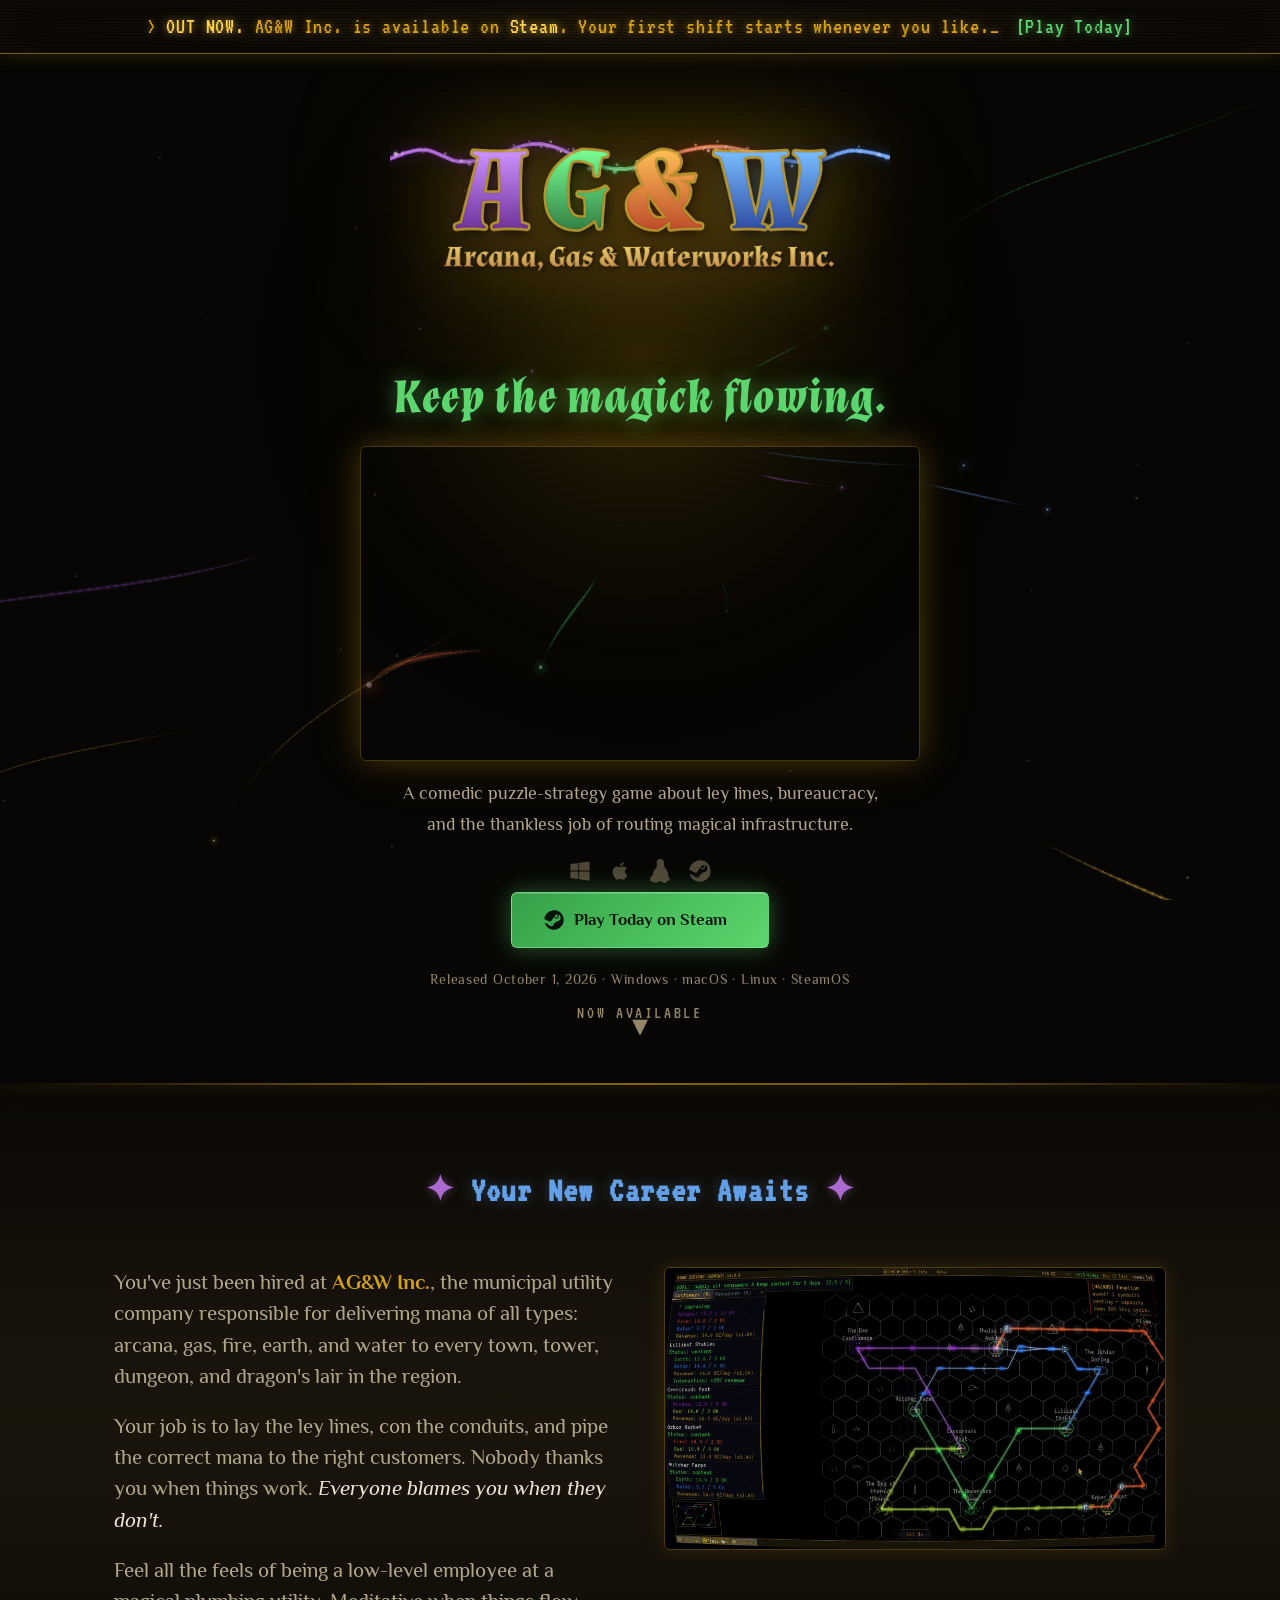
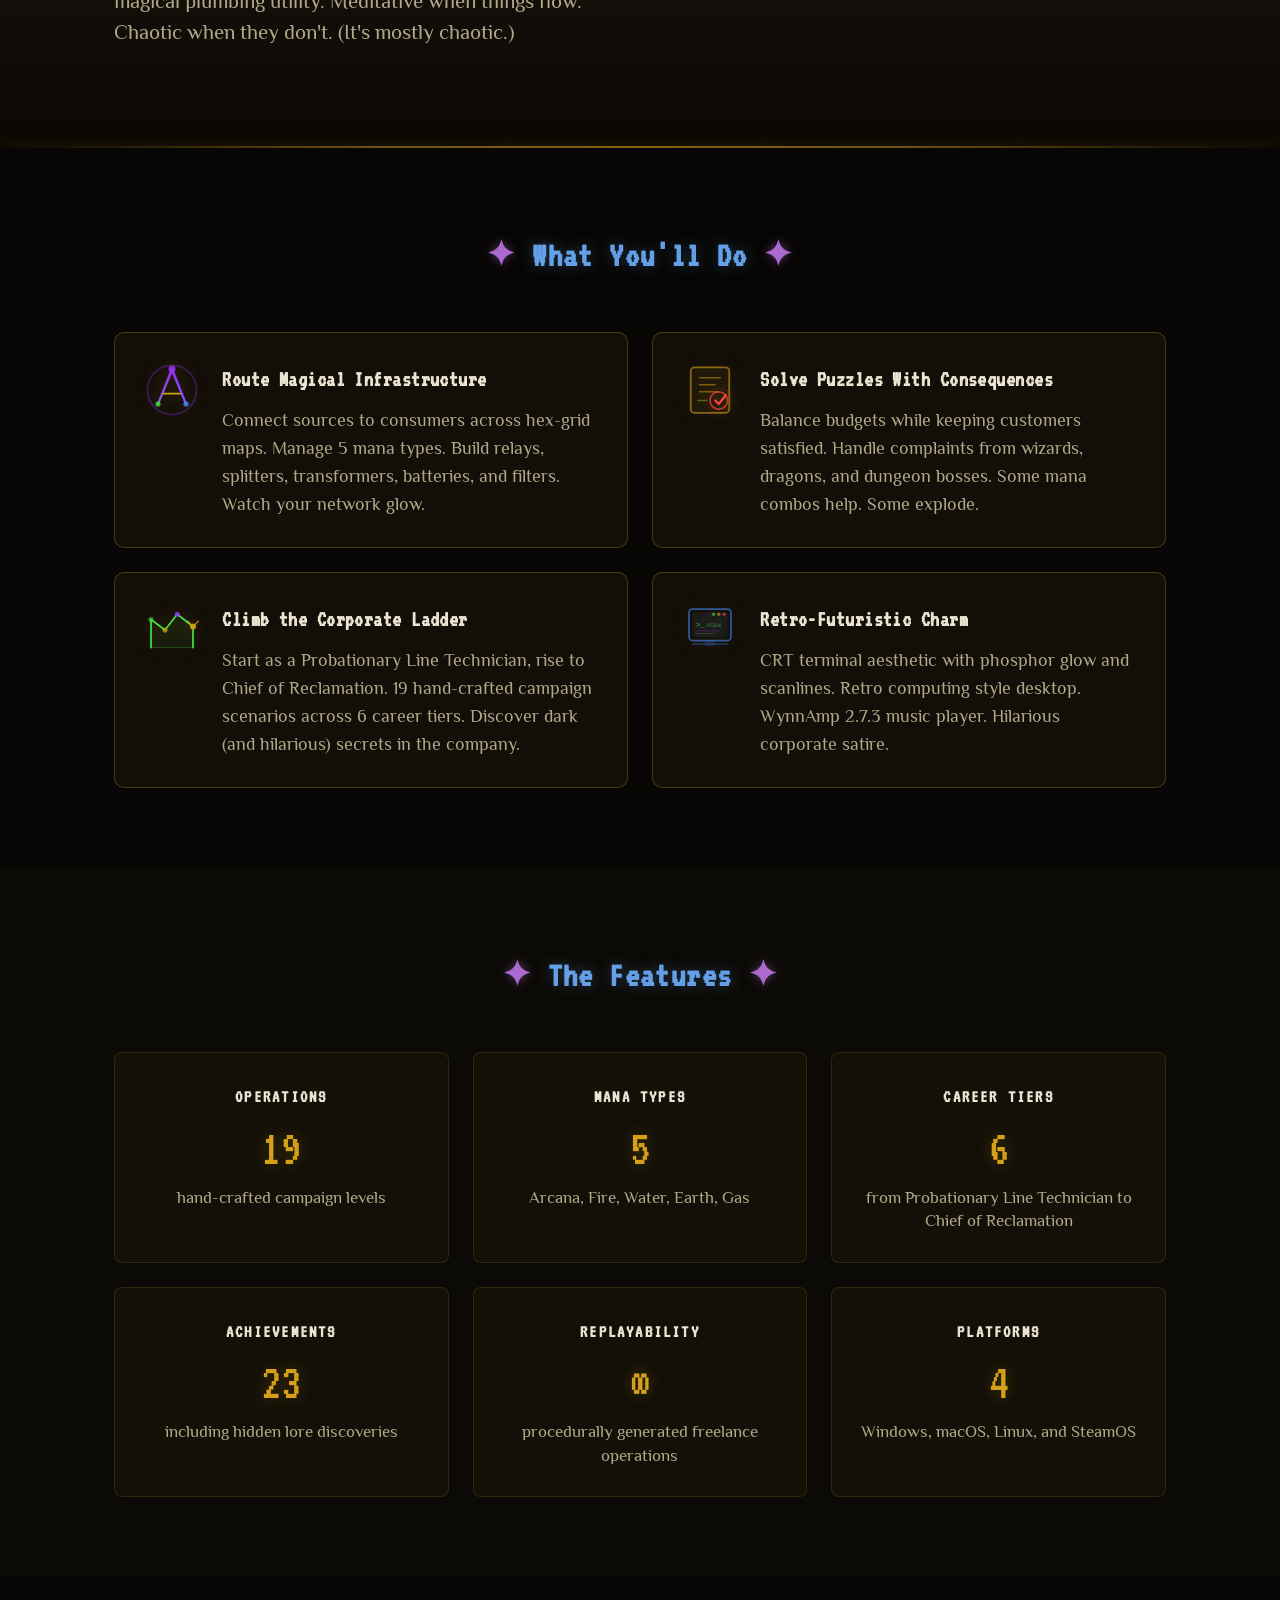
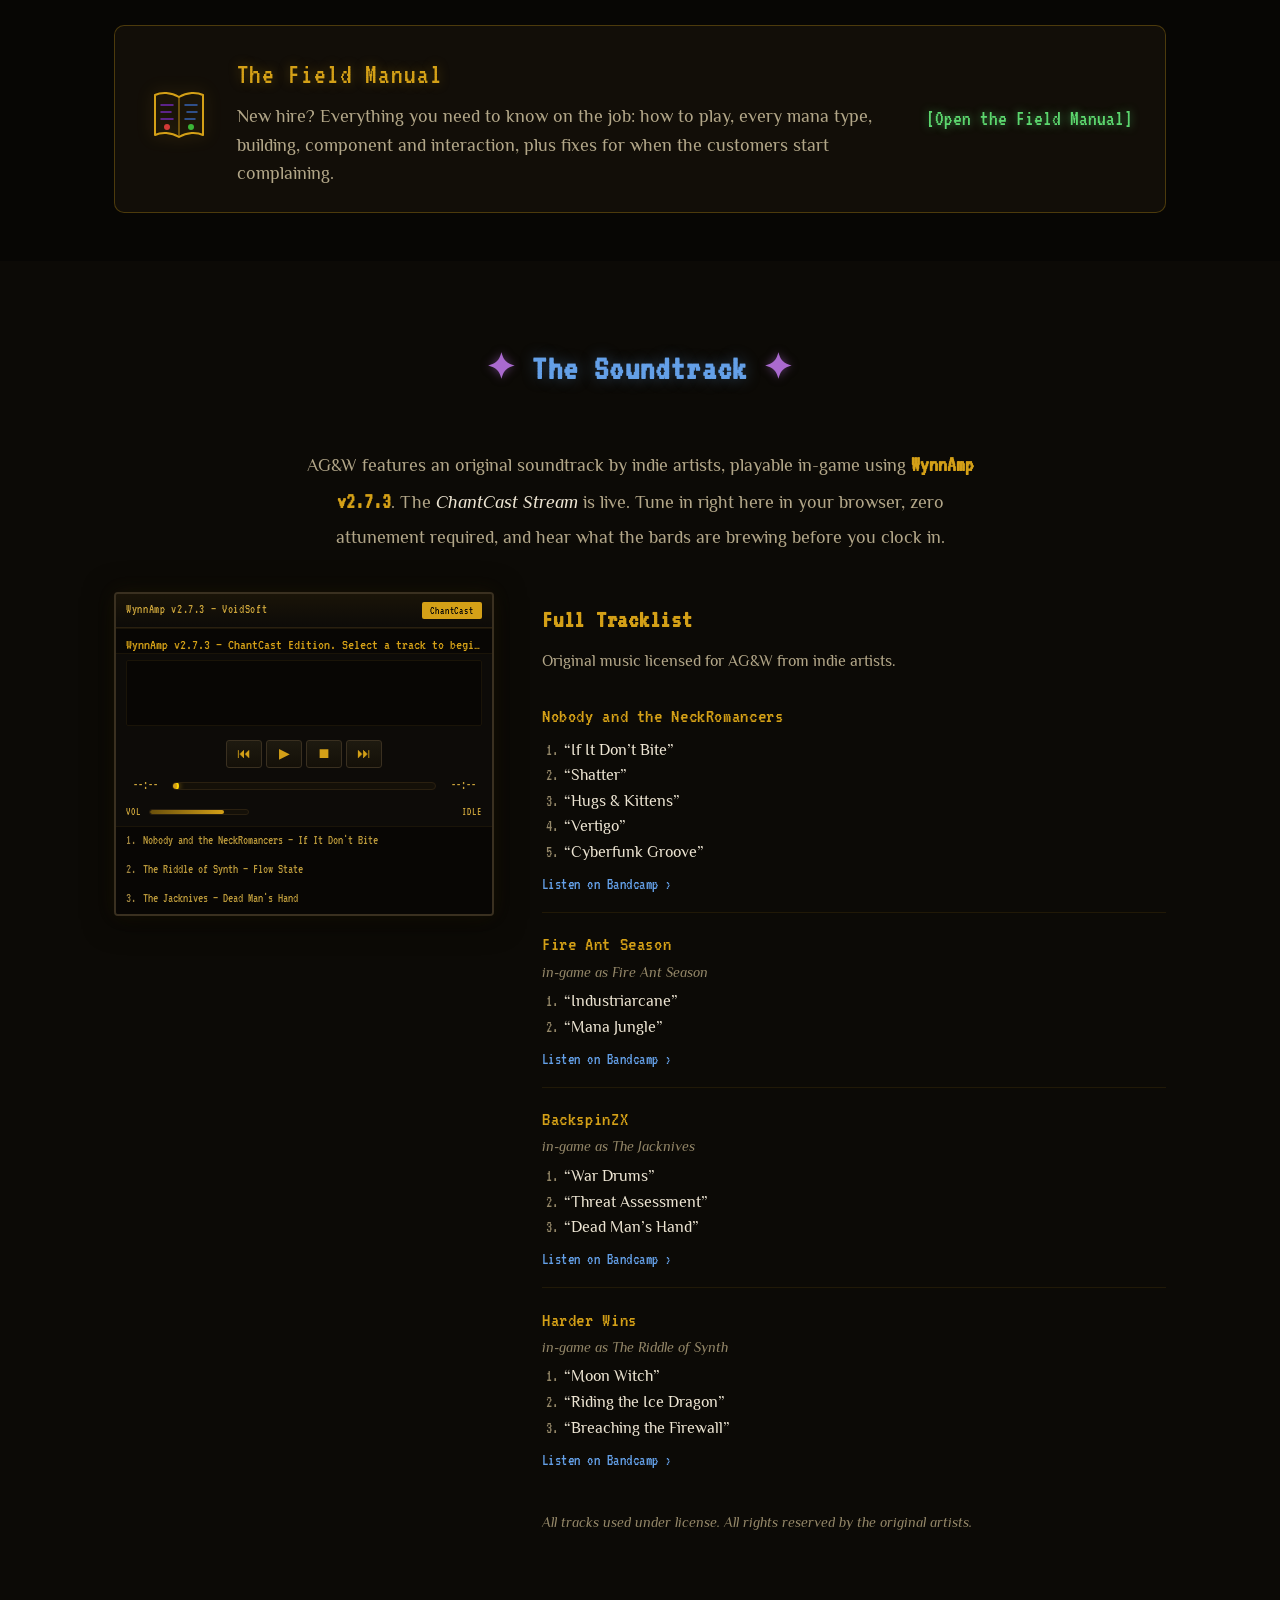
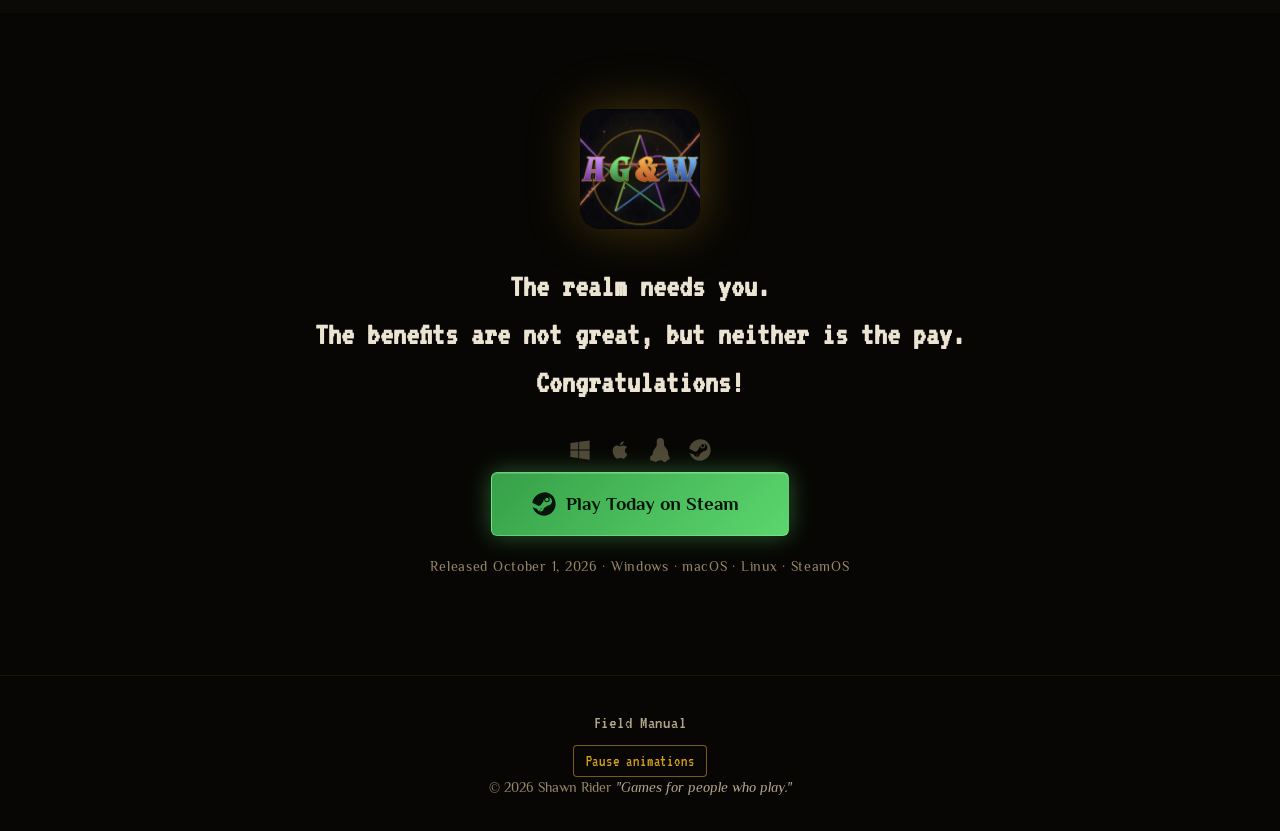
==== commit 1c00243c: "Main page: use the game's career titles The first title is Probationary Line Technician, not New Emp" ====
--- a/src/index.html
+++ b/src/index.html
@@ -165,7 +165,7 @@
             </div>
             <div class="feature-text">
               <h3 id="campaign">Climb the Corporate Ladder</h3>
-              <p>Start as a New Employee, rise to Chief of Reclamation. 19 hand-crafted campaign scenarios across 6 career tiers. Discover dark (and hilarious) secrets in the company.</p>
+              <p>Start as a Probationary Line Technician, rise to Chief of Reclamation. 19 hand-crafted campaign scenarios across 6 career tiers. Discover dark (and hilarious) secrets in the company.</p>
             </div>
           </div>
           <div class="feature-card">
@@ -211,7 +211,7 @@
           <div class="spec-item">
             <span class="spec-label">Career Tiers</span>
             <span class="spec-value">6</span>
-            <span class="spec-desc">from intern to Chief of Reclamation</span>
+            <span class="spec-desc">from Probationary Line Technician to Chief of Reclamation</span>
           </div>
           <div class="spec-item">
             <span class="spec-label">Achievements</span>
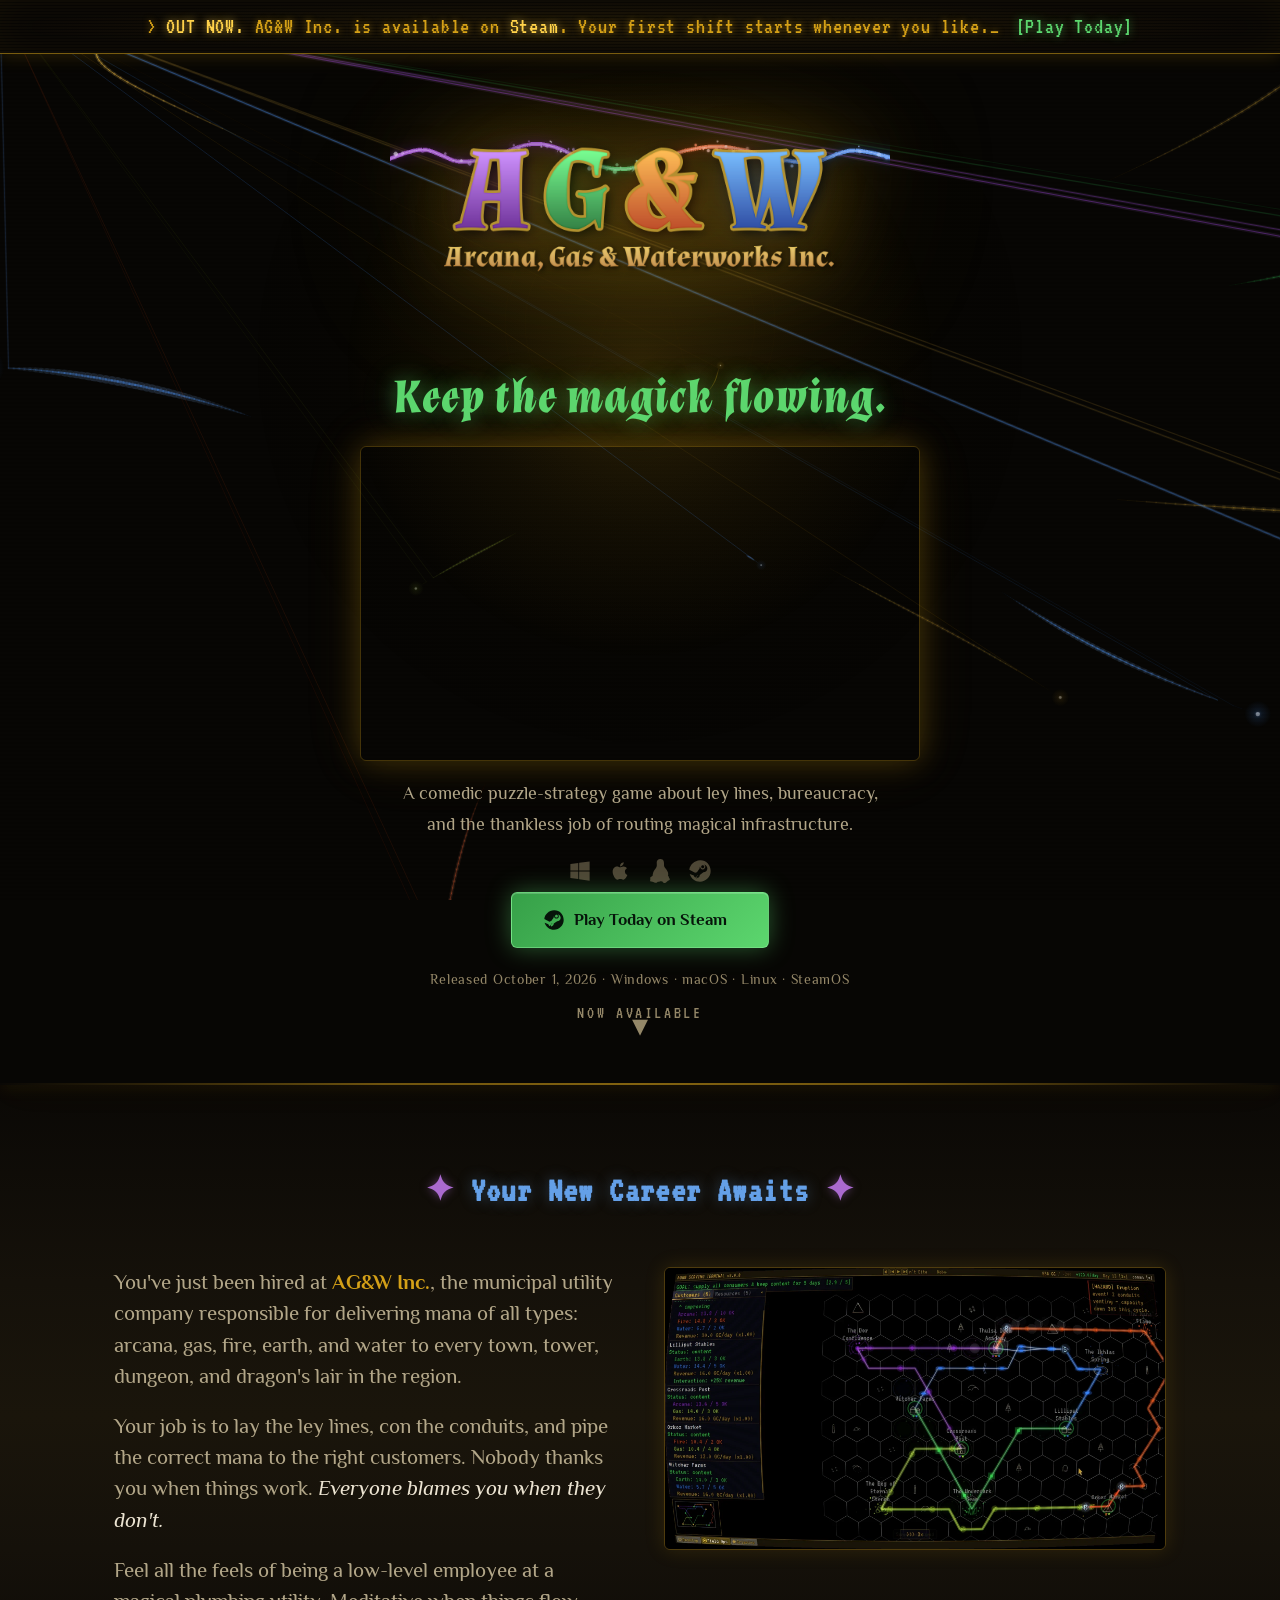
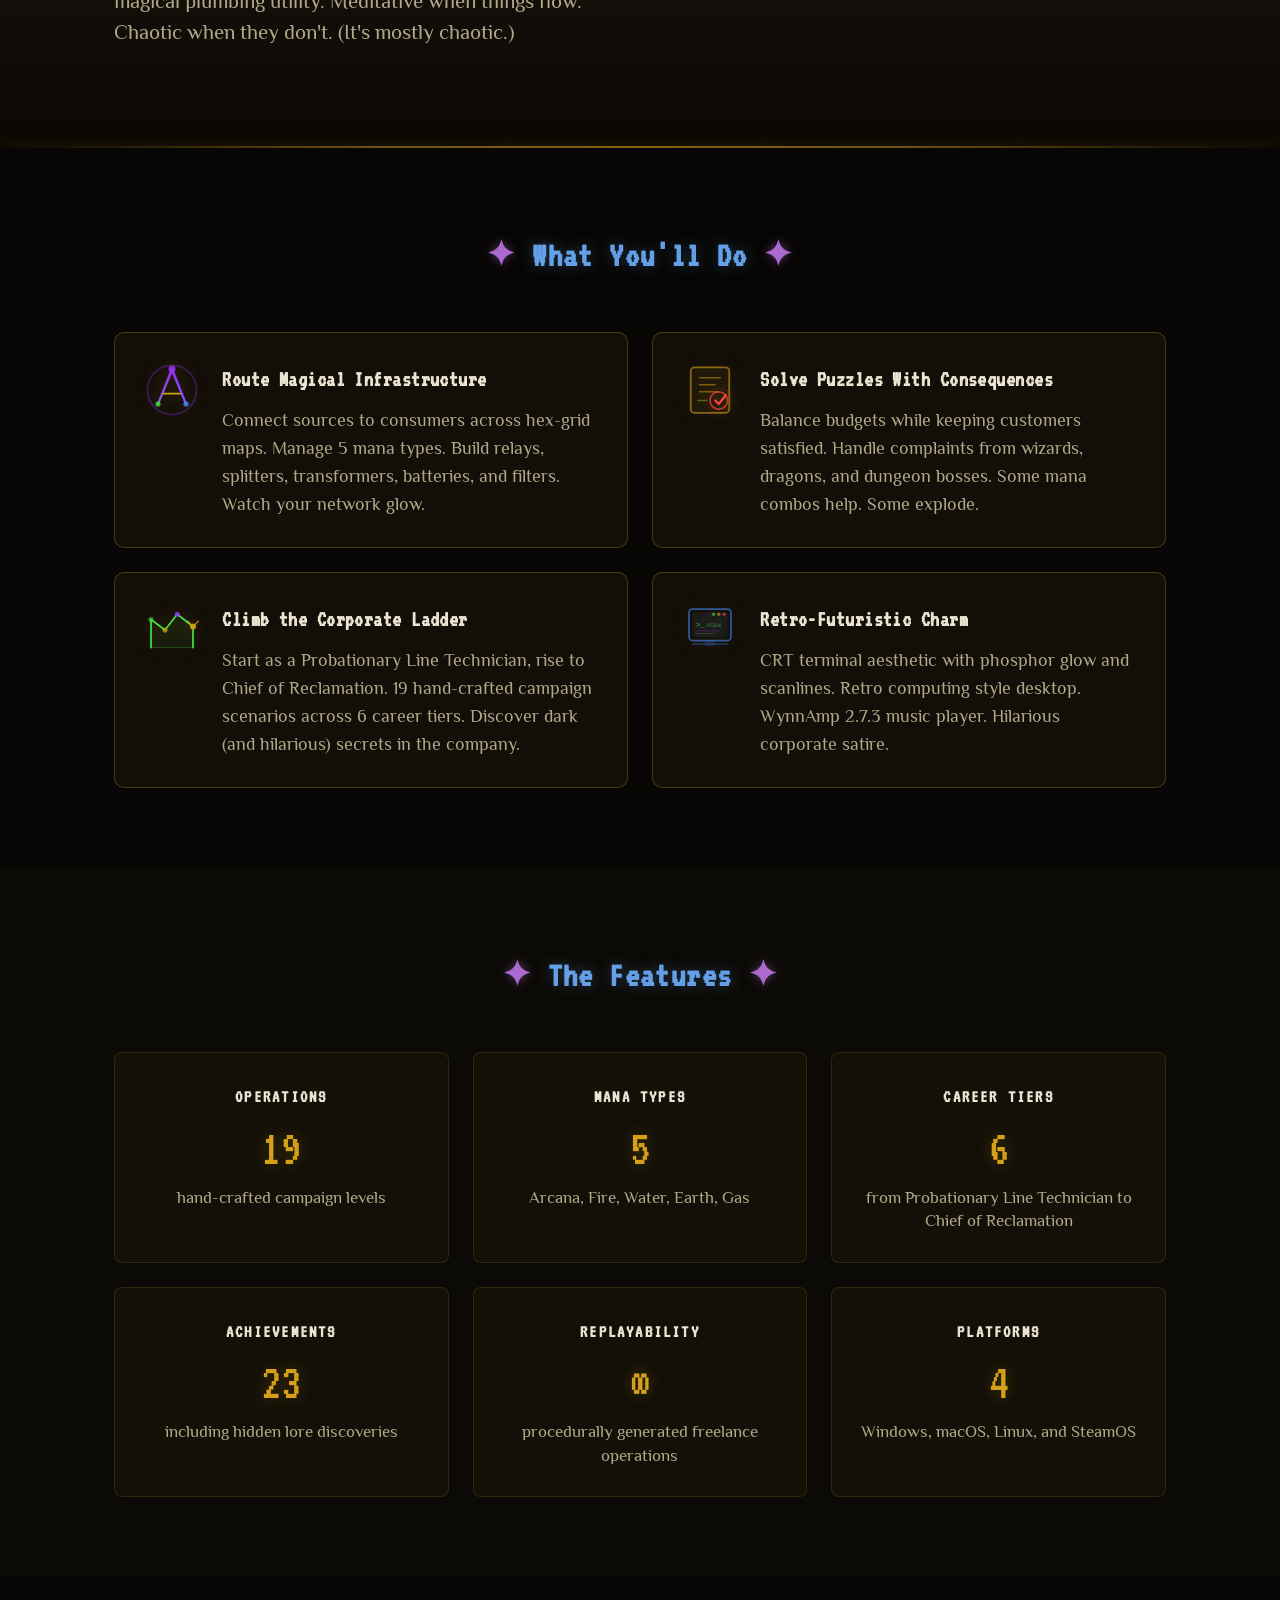
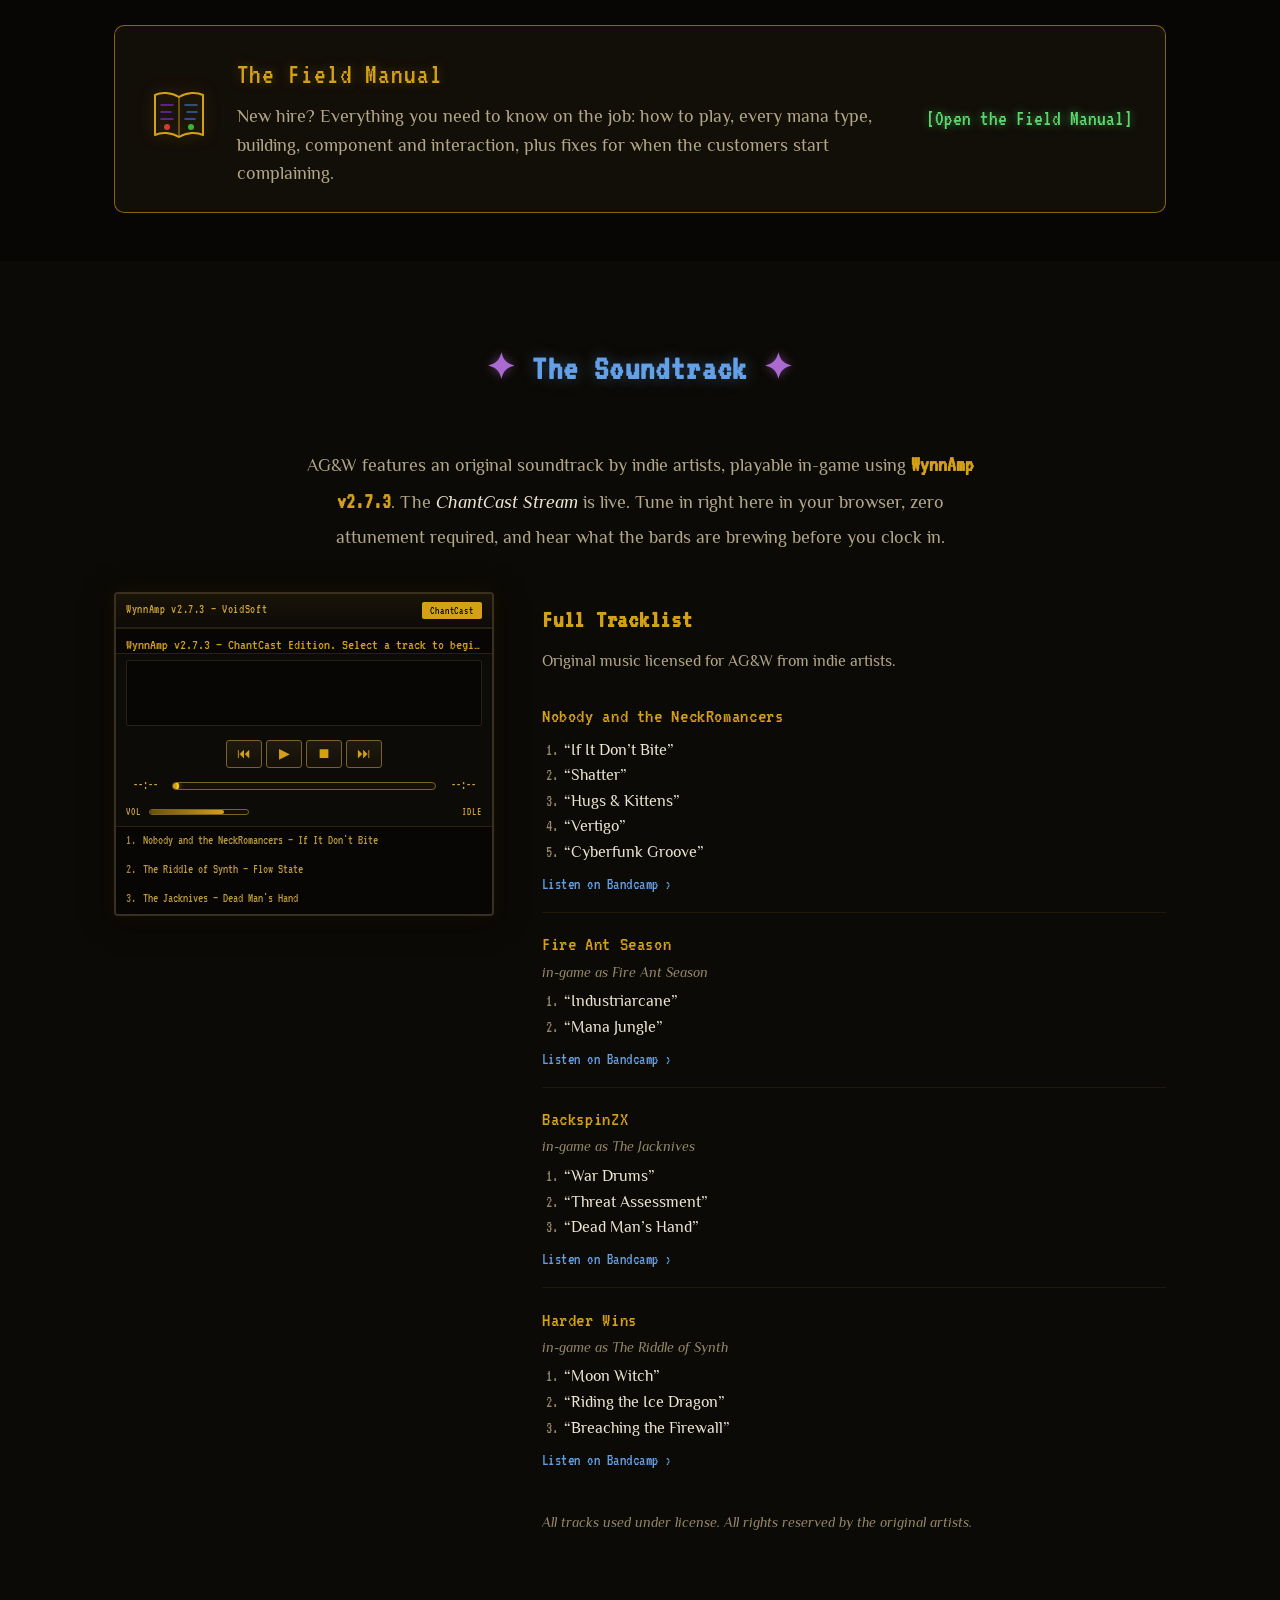
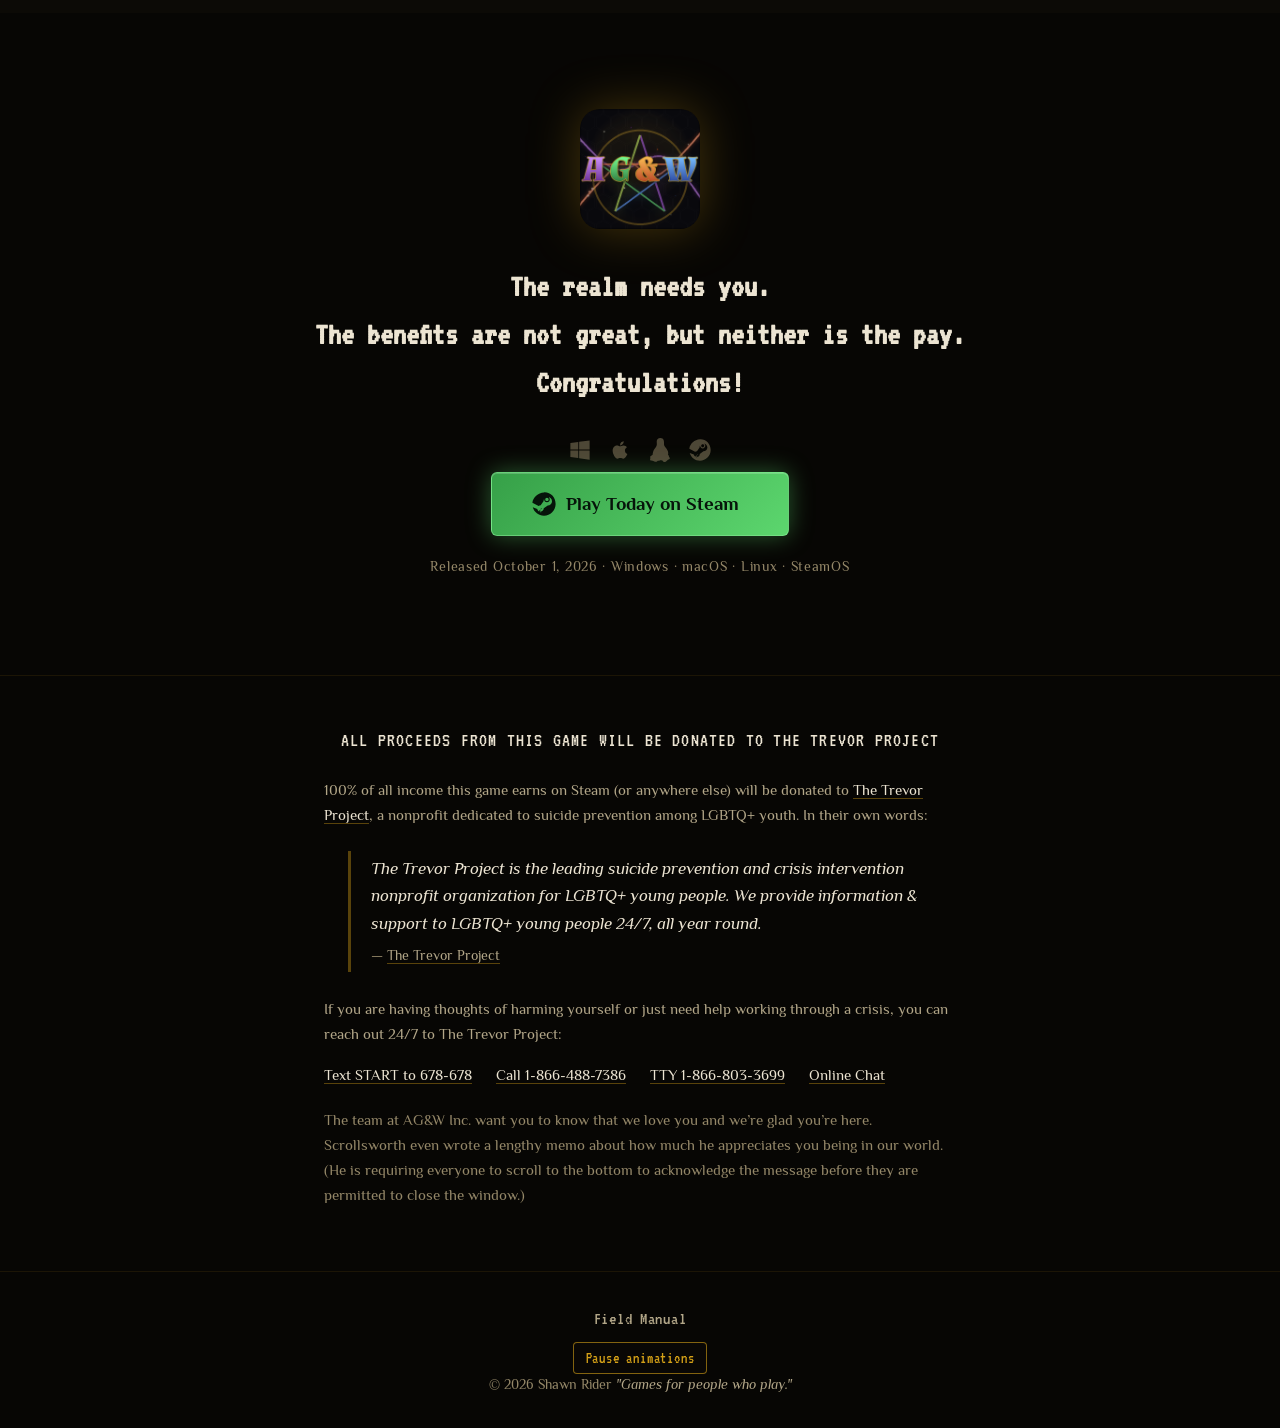
==== commit 846cbc36: "Main page: all proceeds go to The Trevor Project A quiet section below the Steam CTA with the donati" ====
--- a/src/index.html
+++ b/src/index.html
@@ -383,6 +383,28 @@
         <p class="cta-sub">Released October 1, 2026 &middot; Windows &middot; macOS &middot; Linux &middot; SteamOS</p>
       </div>
     </section>
+
+    <!-- THE TREVOR PROJECT -->
+    <section class="trevor-section" aria-labelledby="trevor-heading">
+      <div class="container trevor">
+        <h2 id="trevor-heading" class="trevor-heading">All proceeds from this game will be donated to The Trevor Project</h2>
+        <p>100% of all income this game earns on Steam (or anywhere else) will be donated to <a href="https://www.thetrevorproject.org/" target="_blank" rel="noopener">The Trevor Project<span class="sr-only"> (opens in a new tab)</span></a>, a nonprofit dedicated to suicide prevention among LGBTQ+ youth. In their own words:</p>
+        <figure class="trevor-quote">
+          <blockquote cite="https://www.thetrevorproject.org/">
+            <p>The Trevor Project is the leading suicide prevention and crisis intervention nonprofit organization for LGBTQ+ young people. We provide information &amp; support to LGBTQ+ young people 24/7, all year round.</p>
+          </blockquote>
+          <figcaption>&mdash; <cite><a href="https://www.thetrevorproject.org/" target="_blank" rel="noopener">The Trevor Project<span class="sr-only"> (opens in a new tab)</span></a></cite></figcaption>
+        </figure>
+        <p>If you are having thoughts of harming yourself or just need help working through a crisis, you can reach out 24/7 to The Trevor Project:</p>
+        <ul class="trevor-contacts">
+          <li><a href="sms:678678?&amp;body=START">Text START to 678-678</a></li>
+          <li><a href="tel:+18664887386">Call 1-866-488-7386</a></li>
+          <li><a href="tel:+18668033699">TTY 1-866-803-3699</a></li>
+          <li><a href="https://www.thetrevorproject.org/get-help/" target="_blank" rel="noopener">Online Chat<span class="sr-only"> (opens in a new tab)</span></a></li>
+        </ul>
+        <p class="trevor-love">The team at AG&amp;W Inc. want you to know that we love you and we&rsquo;re glad you&rsquo;re here. Scrollsworth even wrote a lengthy memo about how much he appreciates you being in our world. (He is requiring everyone to scroll to the bottom to acknowledge the message before they are permitted to close the window.)</p>
+      </div>
+    </section>
   </main>
 
   <!-- FOOTER -->
--- a/src/style.css
+++ b/src/style.css
@@ -613,7 +613,7 @@
   gap: 1.6rem;
   padding: 1.6rem 2rem;
   background: var(--bg-card);
-  border: 1px solid var(--border-glow);
+  border: 1px solid rgba(212, 160, 23, 0.6);  /* clickable: 3.5:1+ */
   border-radius: 10px;
   text-decoration: none;
   transition: border-color 0.3s ease, transform 0.3s ease, box-shadow 0.3s ease;
@@ -707,6 +707,81 @@
   font-size: 0.9rem;
   margin-top: 1.2rem;
   letter-spacing: 0.05em;
+}
+
+/* --- The Trevor Project --- */
+.trevor-section {
+  padding: 3rem 0 4rem;
+  border-top: 1px solid rgba(212, 160, 23, 0.1);
+}
+
+.trevor {
+  max-width: 680px;
+  color: var(--text-secondary);
+  font-size: 0.95rem;
+  line-height: 1.65;
+}
+
+.trevor p { margin-bottom: 1rem; }
+
+.trevor a {
+  color: var(--text-primary);
+  text-decoration: underline;
+  text-decoration-color: rgba(212, 160, 23, 0.4);
+  text-underline-offset: 0.2em;
+}
+
+.trevor a:hover { color: var(--gold); }
+
+.trevor-heading {
+  font-family: var(--font-display);
+  font-size: 1.25rem;
+  font-weight: normal;
+  letter-spacing: 0.06em;
+  text-transform: uppercase;
+  color: var(--text-primary);
+  text-align: center;
+  margin-bottom: 1.25rem;
+}
+
+.trevor-quote {
+  margin: 1.5rem 0 1.5rem 1.5rem;
+  padding: 0.25rem 0 0.25rem 1.25rem;
+  border-left: 3px solid rgba(212, 160, 23, 0.4);
+}
+
+.trevor-quote blockquote p {
+  margin-bottom: 0.4rem;
+  font-size: 1.05rem;
+  font-style: italic;
+  color: var(--text-primary);
+}
+
+.trevor-quote figcaption {
+  color: var(--text-dim);
+  font-size: 0.9rem;
+}
+
+.trevor-quote cite { font-style: normal; }
+
+.trevor .trevor-quote figcaption a { color: var(--text-secondary); }
+
+@media (max-width: 480px) {
+  .trevor-quote { margin-left: 0; }
+}
+
+.trevor-contacts {
+  list-style: none;
+  padding: 0;
+  margin: 0 0 1.25rem;
+  display: flex;
+  flex-wrap: wrap;
+  gap: 0.4rem 1.5rem;
+}
+
+.trevor .trevor-love {
+  margin-bottom: 0;
+  color: var(--text-dim);
 }
 
 /* --- Footer --- */
@@ -985,14 +1060,14 @@
   width: 380px;
   max-width: 95vw;
   background: #0D0B08;
-  border: 2px solid #3A3020;
+  border: 2px solid var(--wa-line-strong, #3A3020);
   border-radius: 4px;
   box-shadow:
-    inset 0 1px 0 rgba(212, 160, 23, 0.1),
-    0 0 20px rgba(212, 160, 23, 0.08),
+    inset 0 1px 0 color-mix(in srgb, var(--wa-accent, #D4A017) 10%, transparent),
+    0 0 20px color-mix(in srgb, var(--wa-accent, #D4A017) 8%, transparent),
     0 4px 30px rgba(0, 0, 0, 0.6);
   font-family: var(--font-display);
-  color: #D4A017;
+  color: var(--wa-accent-text, #D4A017);
   overflow: hidden;
   user-select: none;
 }
@@ -1004,13 +1079,13 @@
   align-items: center;
   padding: 6px 10px;
   background: linear-gradient(180deg, #1A1408 0%, #0D0B08 100%);
-  border-bottom: 1px solid #2A2010;
+  border-bottom: 1px solid var(--wa-line, #2A2010);
   font-size: 13px;
   letter-spacing: 0.05em;
 }
 
 .wa-title-text {
-  color: #C9A23A;
+  color: var(--wa-text, #C9A23A);
 }
 
 .wa-title-badge {
@@ -1019,7 +1094,7 @@
   cursor: pointer;
   font-size: 11px;
   color: #0D0B08;
-  background: var(--wa-accent, #D4A017);
+  background: var(--wa-badge, var(--wa-accent, #D4A017));
   transition: background 0.3s;
   padding: 3px 8px;
   border-radius: 2px;
@@ -1032,8 +1107,8 @@
   overflow: hidden;
   white-space: nowrap;
   background: #080604;
-  border-top: 1px solid #1A1408;
-  border-bottom: 1px solid #1A1408;
+  border-top: 1px solid var(--wa-line, #1A1408);
+  border-bottom: 1px solid var(--wa-line, #1A1408);
   height: 26px;
 }
 
@@ -1045,7 +1120,7 @@
 .wa-marquee-text {
   display: inline-block;
   font-size: 15px;
-  color: var(--wa-accent, #D4A017);
+  color: var(--wa-accent-text, var(--wa-accent, #D4A017));
   animation: wa-scroll 12s linear infinite;
   padding-left: 100%;
 }
@@ -1070,7 +1145,7 @@
   position: relative;
   margin: 6px 10px;
   background: #080604;
-  border: 1px solid #1A1408;
+  border: 1px solid var(--wa-line, #1A1408);
   border-radius: 2px;
   overflow: hidden;
 }
@@ -1093,7 +1168,7 @@
   width: 36px;
   height: 28px;
   background: linear-gradient(180deg, #1E1A10 0%, #141008 100%);
-  border: 1px solid #3A3020;
+  border: 1px solid var(--wa-edge, #7A6228);  /* 3:1+ button boundary */
   border-radius: 3px;
   color: var(--wa-accent, #D4A017);
   font-size: 14px;
@@ -1131,7 +1206,7 @@
 }
 
 .wa-time, .wa-duration {
-  color: #C9A23A;
+  color: var(--wa-text, #C9A23A);
   min-width: 38px;
   text-align: center;
 }
@@ -1140,7 +1215,7 @@
   flex: 1;
   height: 8px;
   background: #141008;
-  border: 1px solid #2A2010;
+  border: 1px solid var(--wa-edge, #7A6228);  /* 3:1+ slider track */
   border-radius: 4px;
   position: relative;
   cursor: pointer;
@@ -1179,7 +1254,7 @@
 }
 
 .wa-vol-label {
-  color: #C9A23A;
+  color: var(--wa-text, #C9A23A);
   font-size: 11px;
   letter-spacing: 0.1em;
 }
@@ -1188,7 +1263,7 @@
   flex: 1;
   height: 6px;
   background: #141008;
-  border: 1px solid #2A2010;
+  border: 1px solid var(--wa-edge, #7A6228);  /* 3:1+ slider track */
   border-radius: 3px;
   position: relative;
   cursor: pointer;
@@ -1204,7 +1279,7 @@
 }
 
 .wa-status-mode {
-  color: #C9A23A;
+  color: var(--wa-text, #C9A23A);
   font-size: 11px;
   letter-spacing: 0.1em;
   margin-left: auto;
@@ -1215,12 +1290,12 @@
   list-style: none;
   margin: 0;
   padding: 0;
-  border-top: 1px solid #1A1408;
+  border-top: 1px solid var(--wa-line, #1A1408);
   background: #080604;
   max-height: 140px;
   overflow-y: auto;
   scrollbar-width: thin;
-  scrollbar-color: #3A3020 #080604;
+  scrollbar-color: var(--wa-line-strong, #3A3020) #080604;
 }
 
 .wa-playlist::-webkit-scrollbar {
@@ -1230,7 +1305,7 @@
   background: #080604;
 }
 .wa-playlist::-webkit-scrollbar-thumb {
-  background: #3A3020;
+  background: var(--wa-line-strong, #3A3020);
   border-radius: 3px;
 }
 
@@ -1244,7 +1319,7 @@
   padding: 4px 10px;
   font-size: 13px;
   cursor: pointer;
-  color: #B8973A;
+  color: var(--wa-muted, #B8973A);
   transition: all 0.15s;
   white-space: nowrap;
   overflow: hidden;
@@ -1266,7 +1341,7 @@
 }
 
 .wa-track-num {
-  color: #A08540;
+  color: var(--wa-dim, #A08540);
   margin-right: 2px;
 }
 
@@ -1427,7 +1502,7 @@
   padding: 0.3rem 0.7rem;
   background: rgba(10, 8, 6, 0.92);
   color: var(--gold);
-  border: 1px solid rgba(212, 160, 23, 0.55);
+  border: 1px solid rgba(212, 160, 23, 0.6);
   border-radius: 4px;
   font-family: var(--font-display);
   font-size: 1rem;
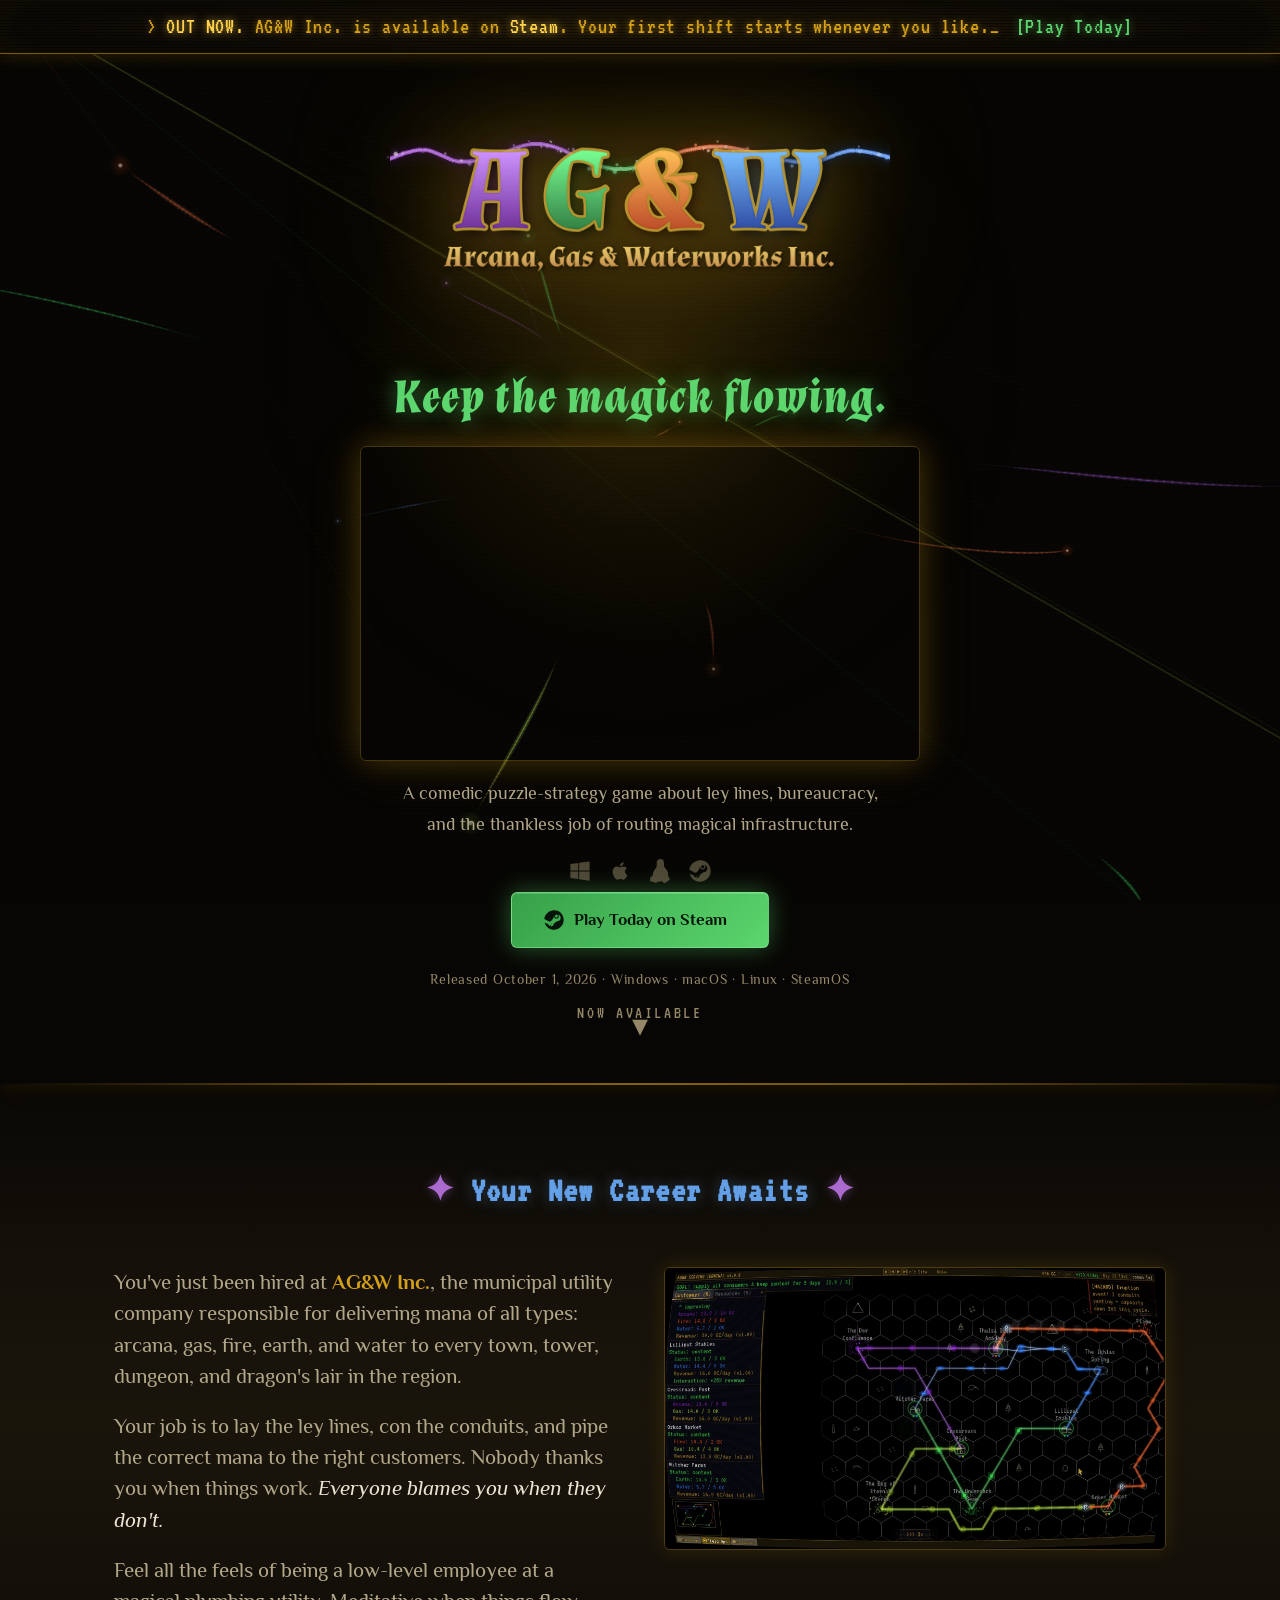
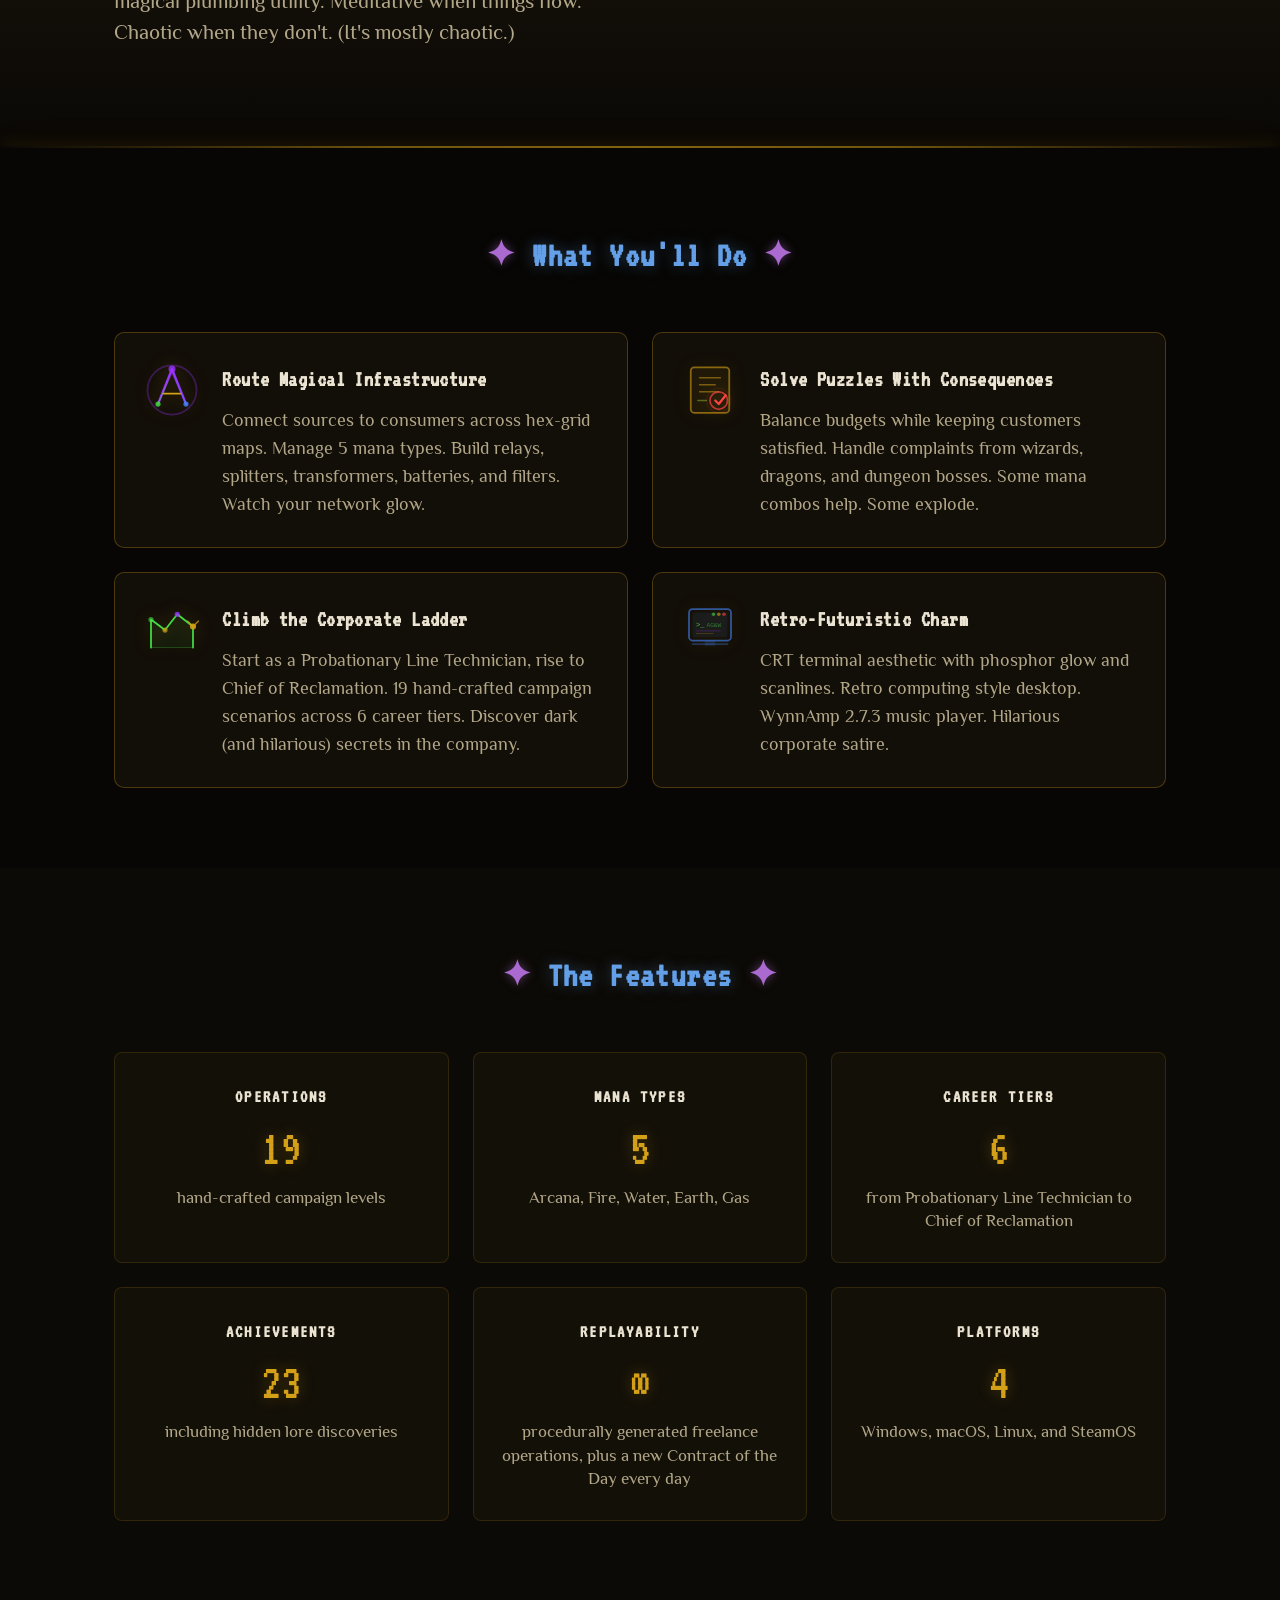
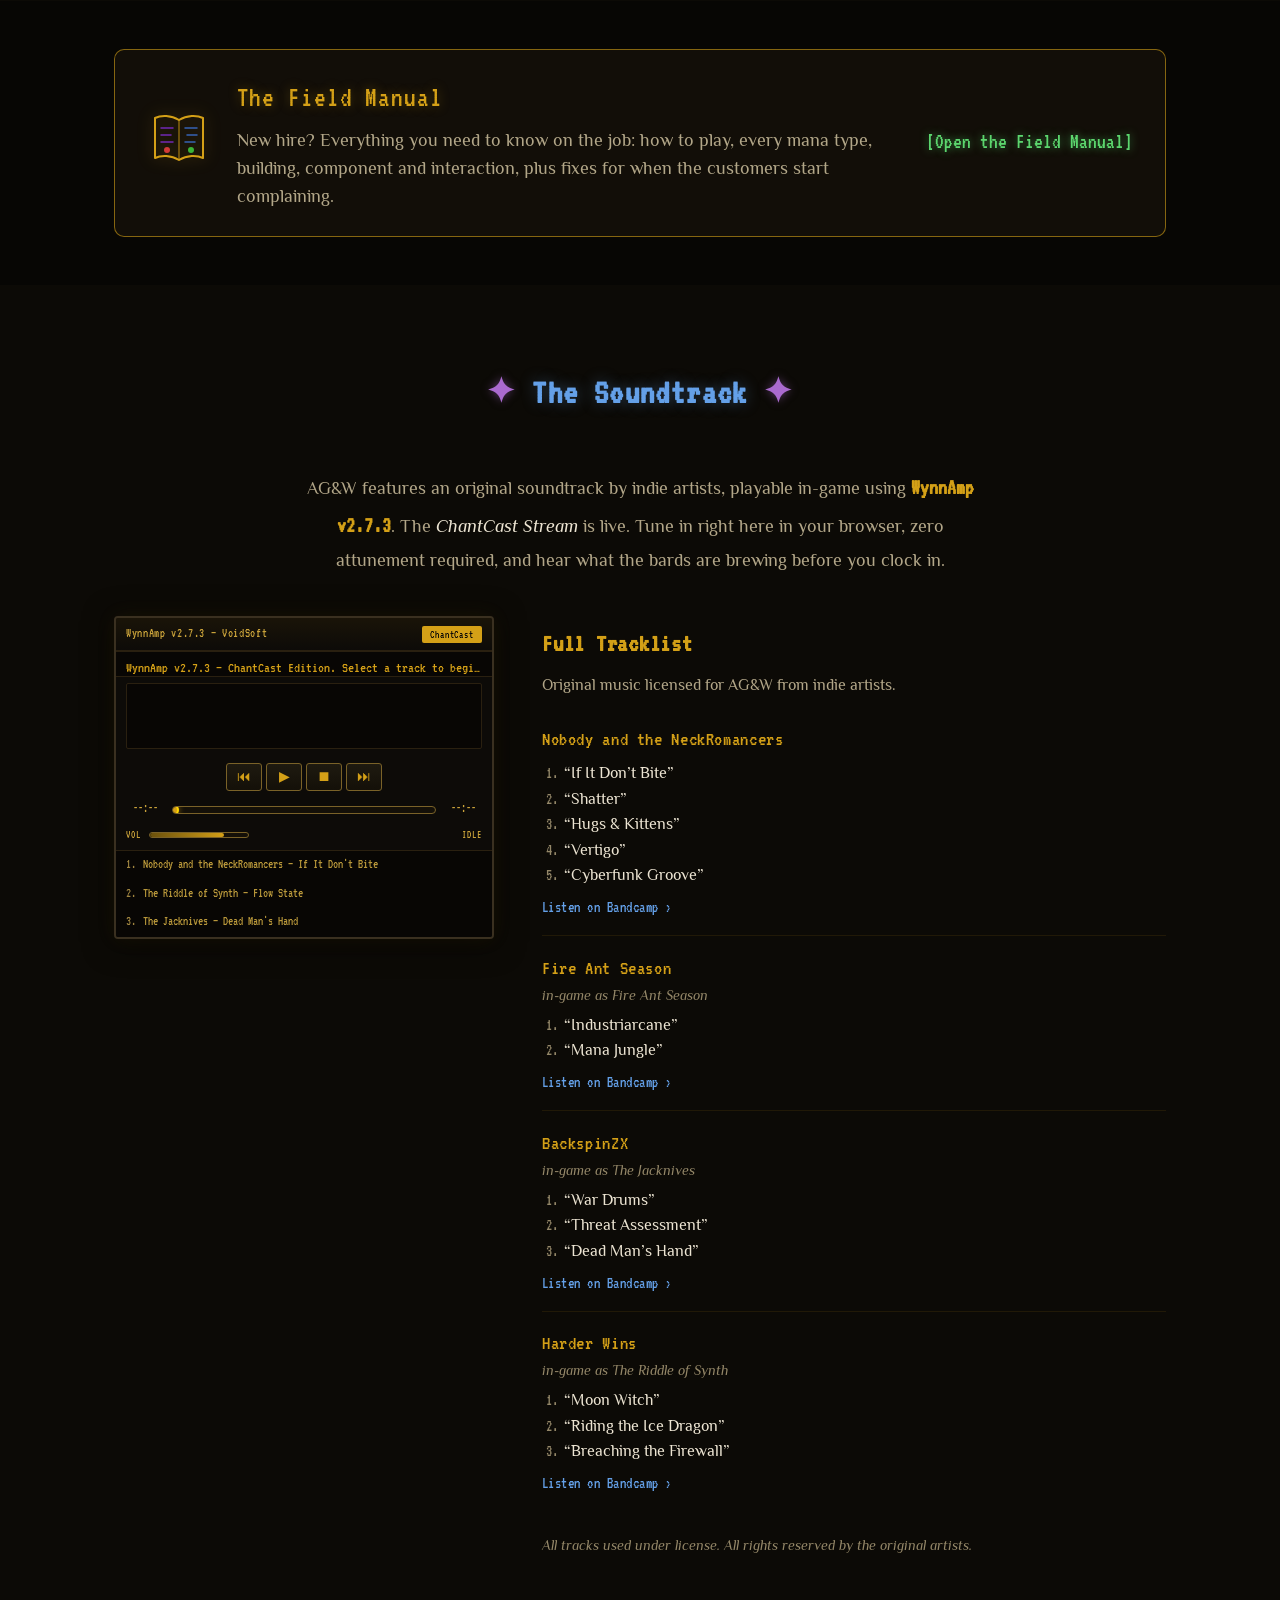
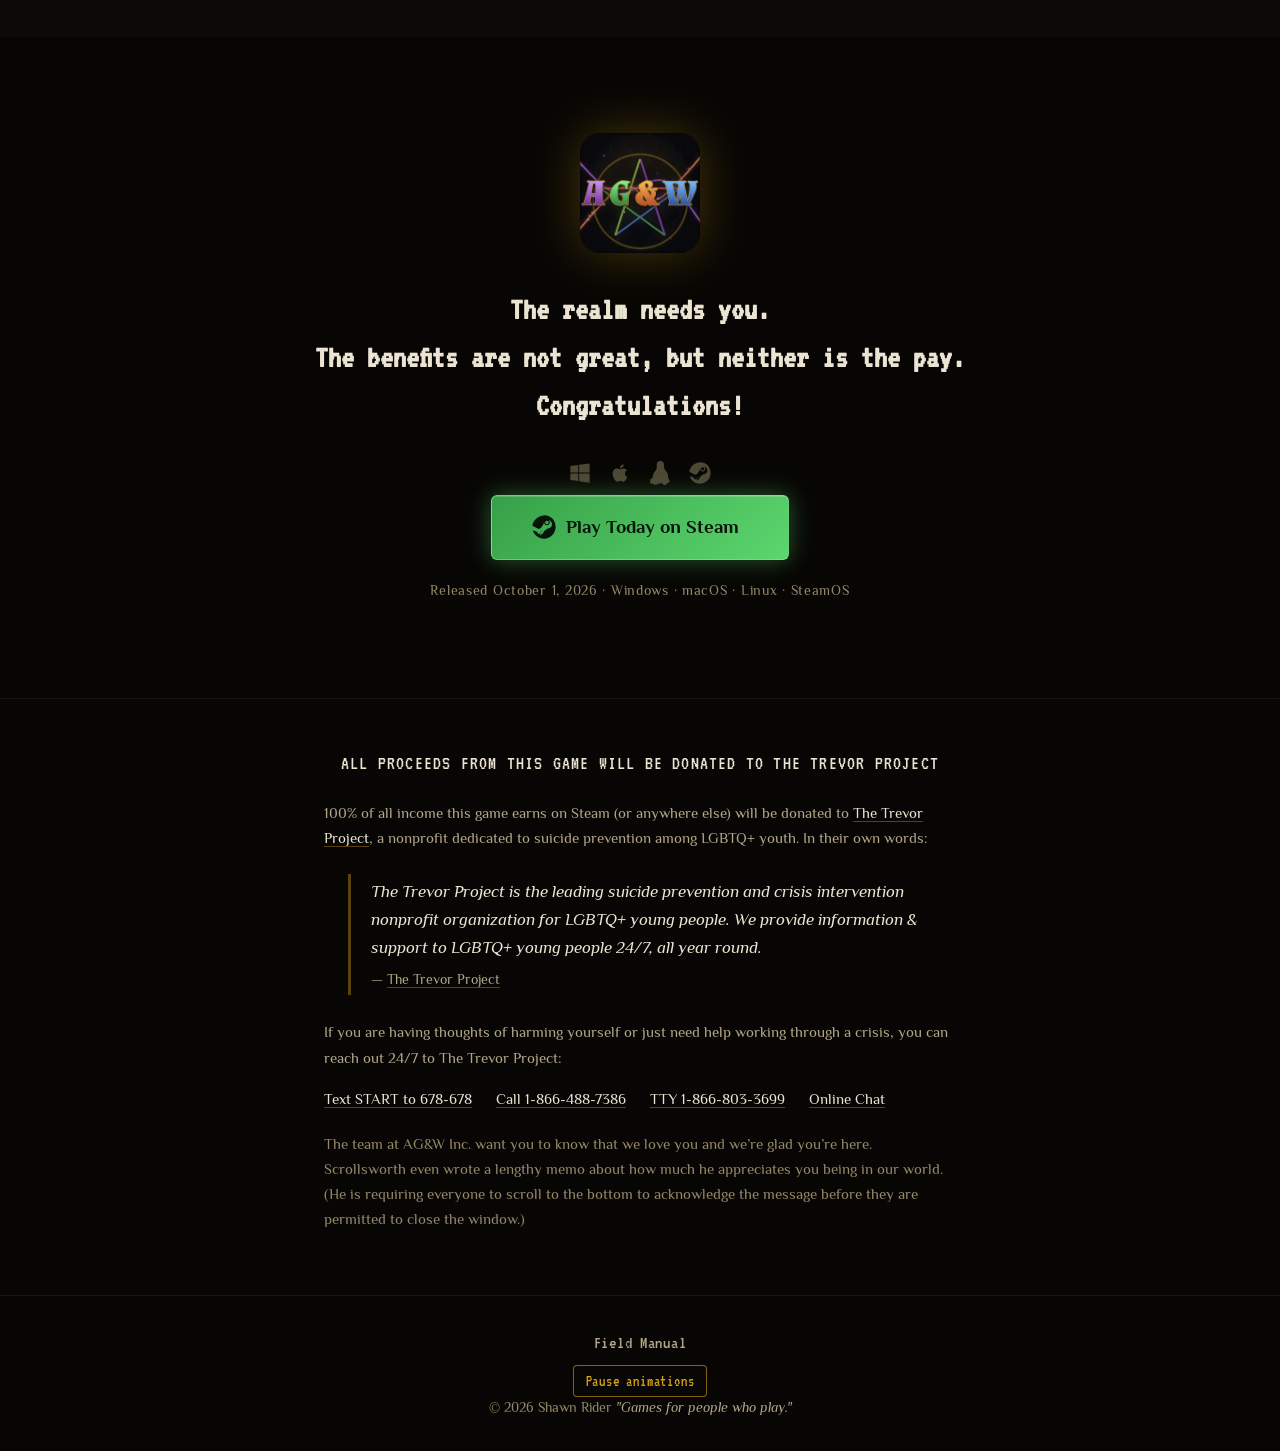
==== commit a698cc4f: "Site matches the shipped 1.1.0 Field Manual, against the final game code and patch notes: - Interact" ====
--- a/src/index.html
+++ b/src/index.html
@@ -221,7 +221,7 @@
           <div class="spec-item">
             <span class="spec-label">Replayability</span>
             <span class="spec-value">&infin;</span>
-            <span class="spec-desc">procedurally generated freelance operations</span>
+            <span class="spec-desc">procedurally generated freelance operations, plus a new Contract of the Day every day</span>
           </div>
           <div class="spec-item">
             <span class="spec-label">Platforms</span>
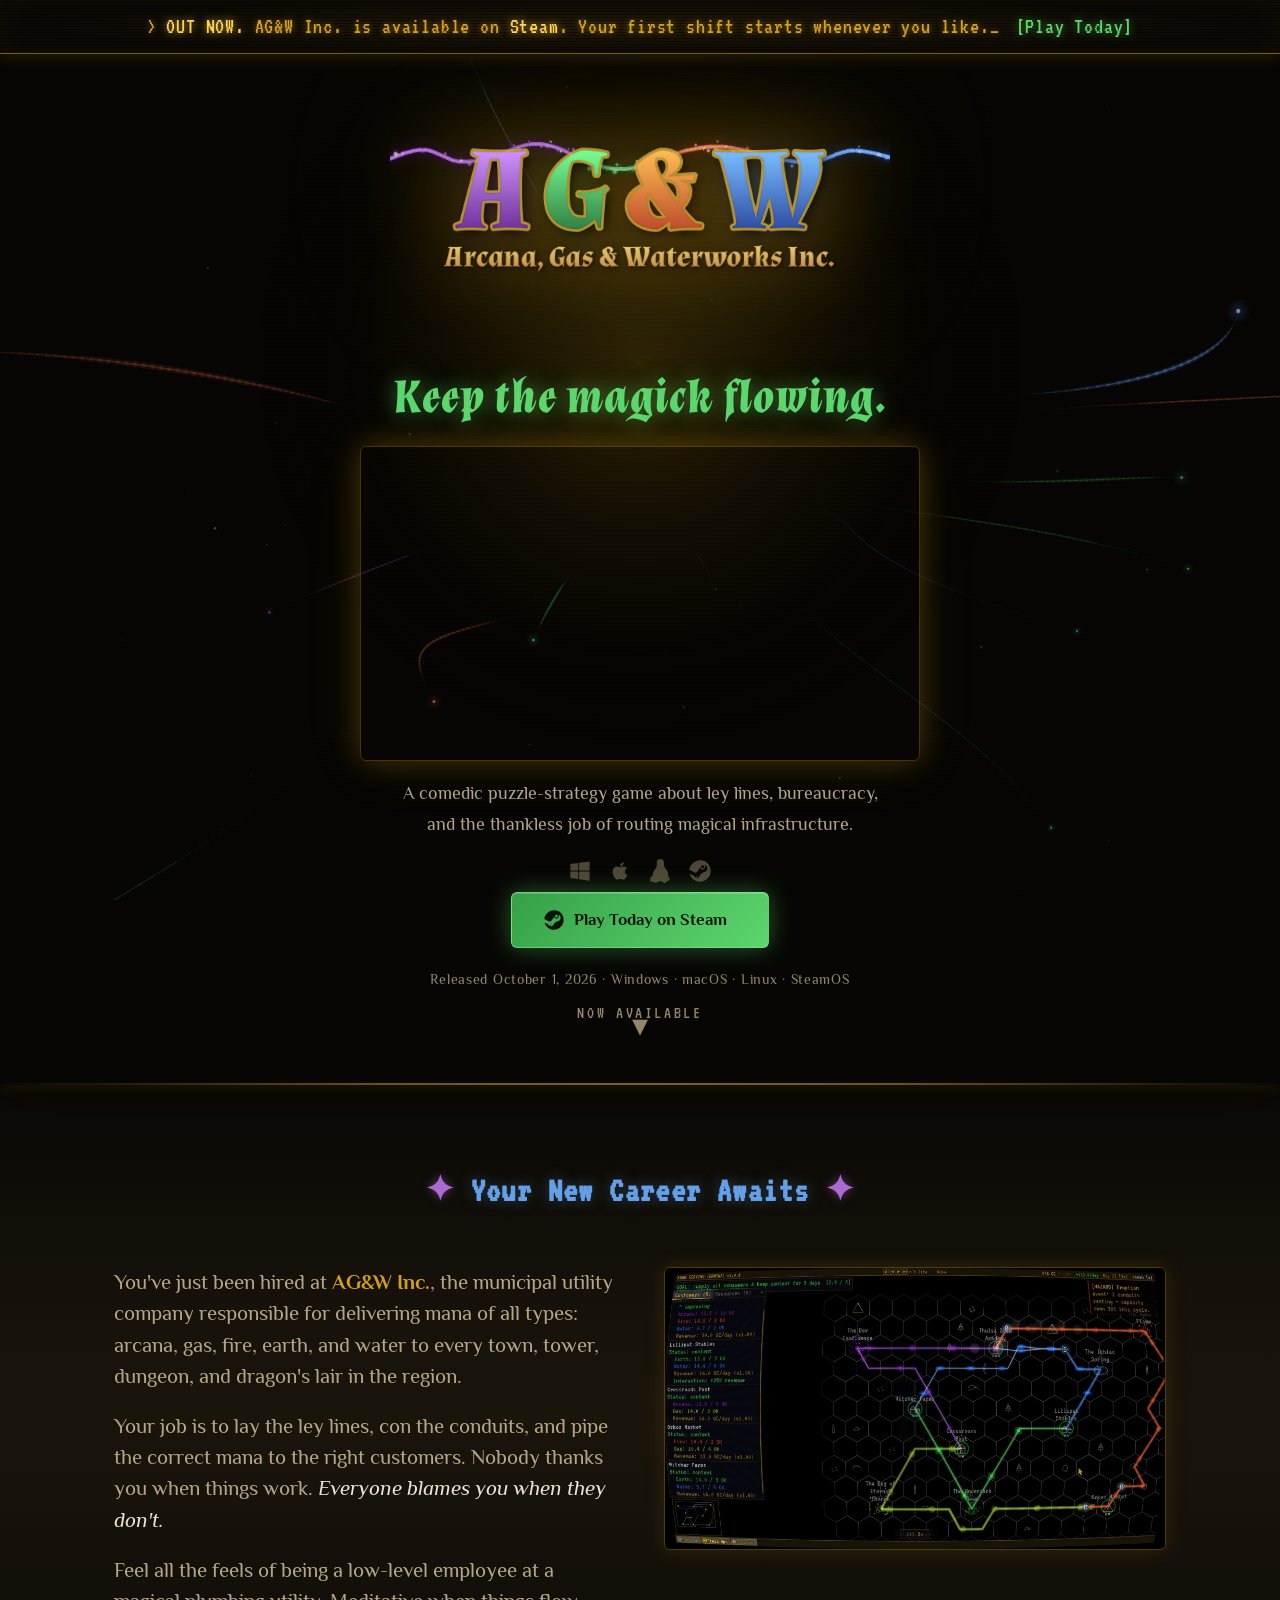
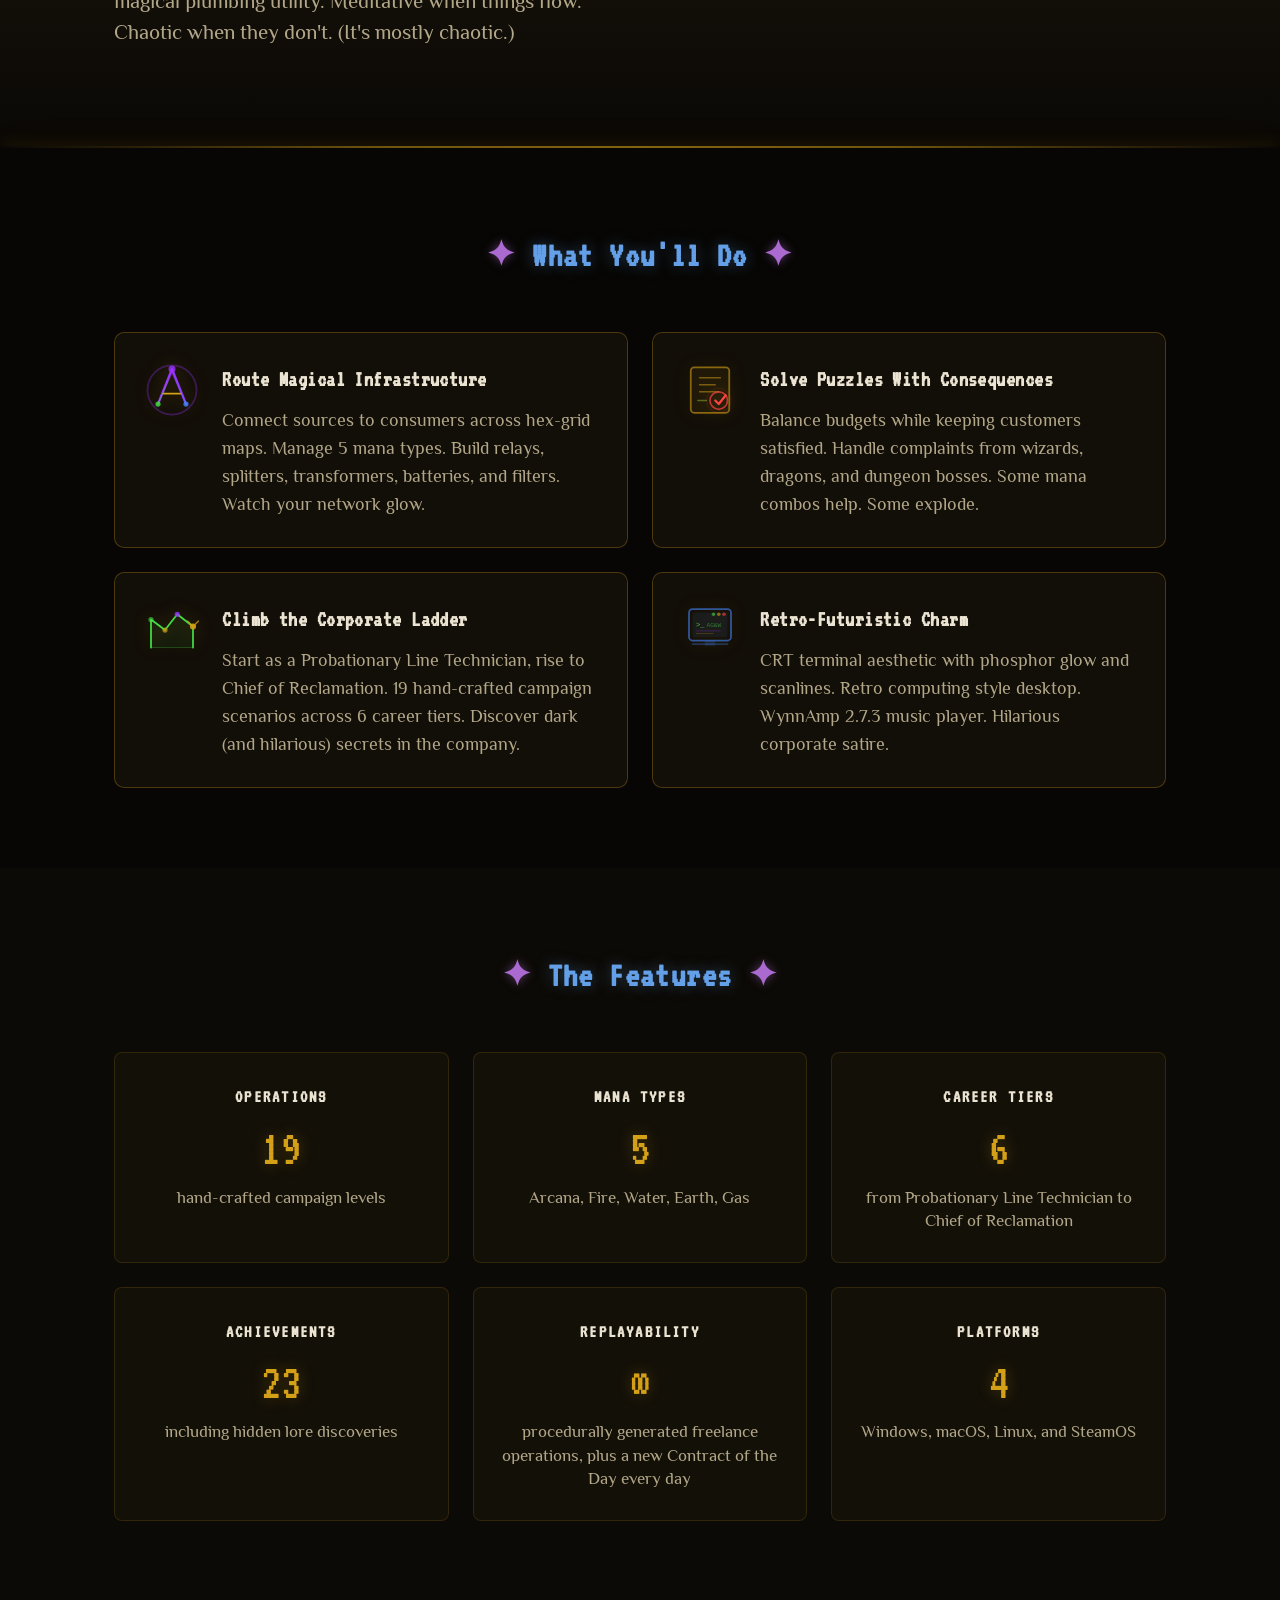
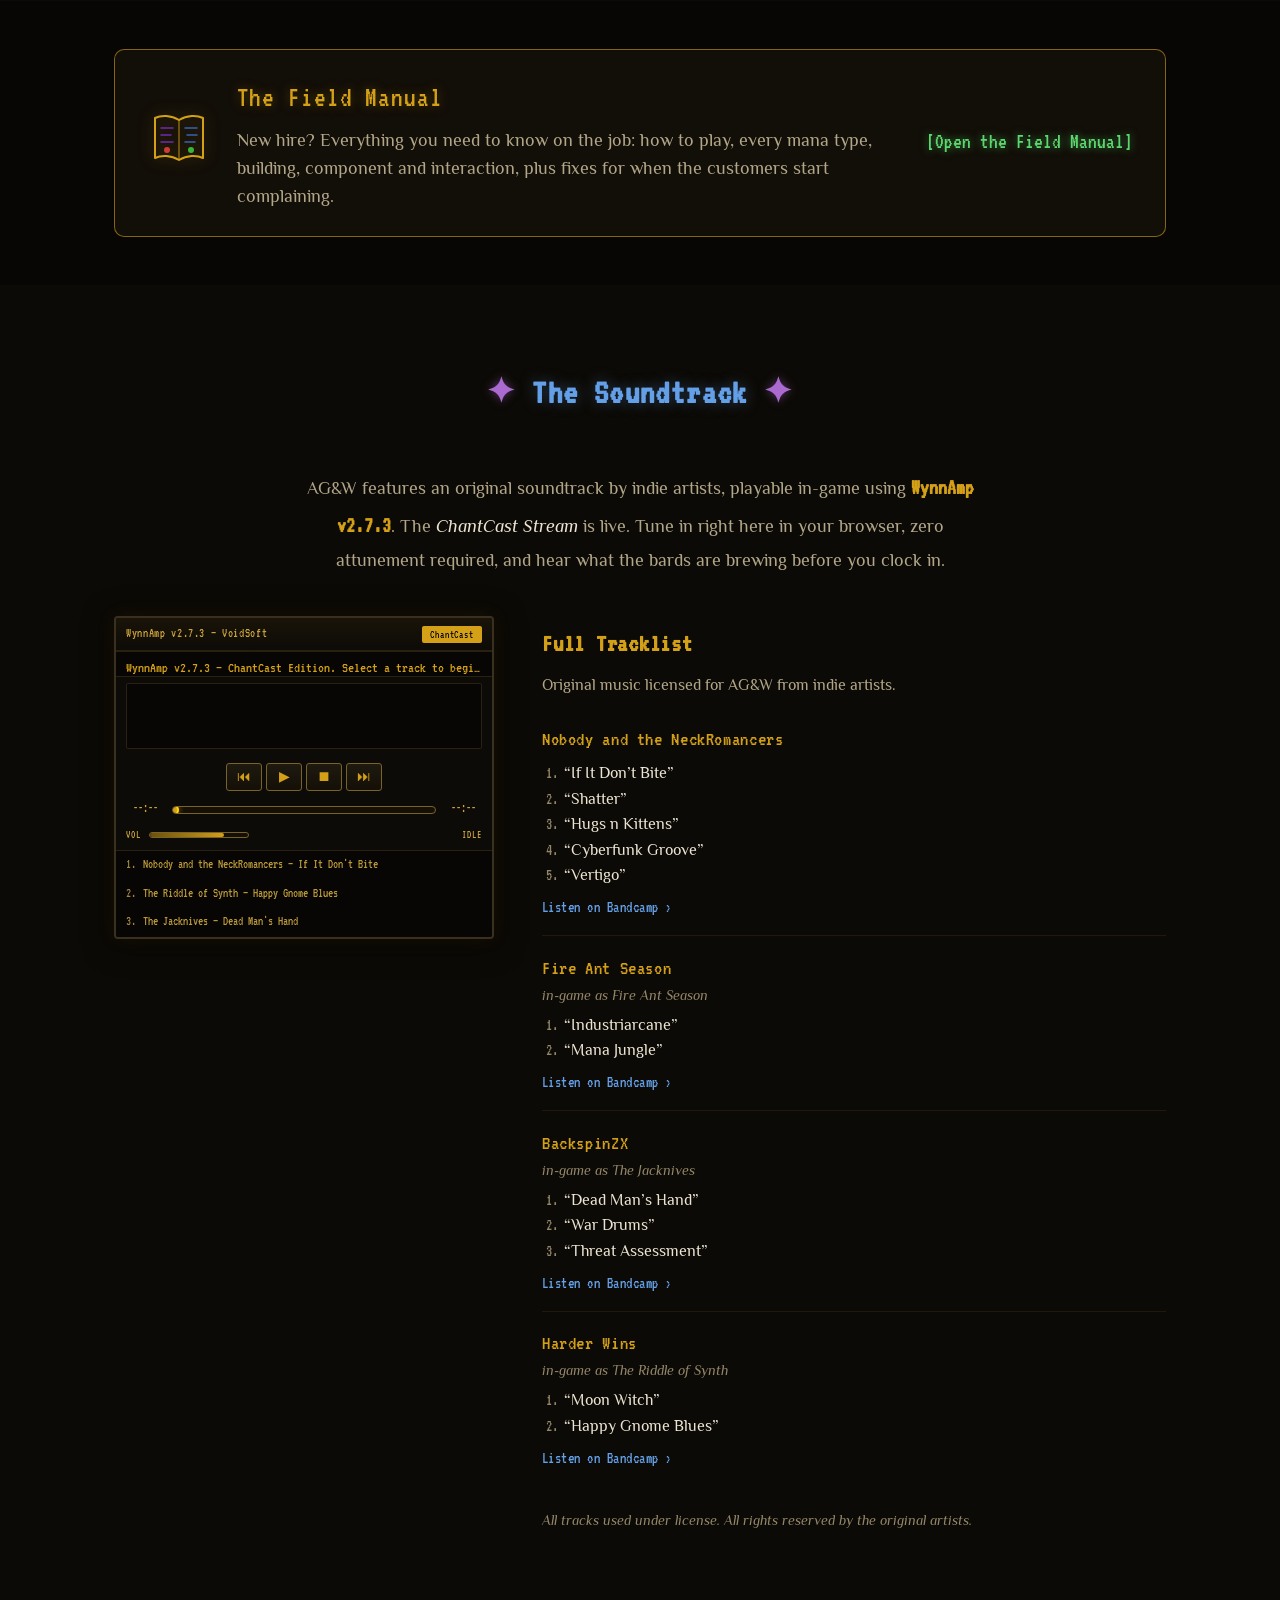
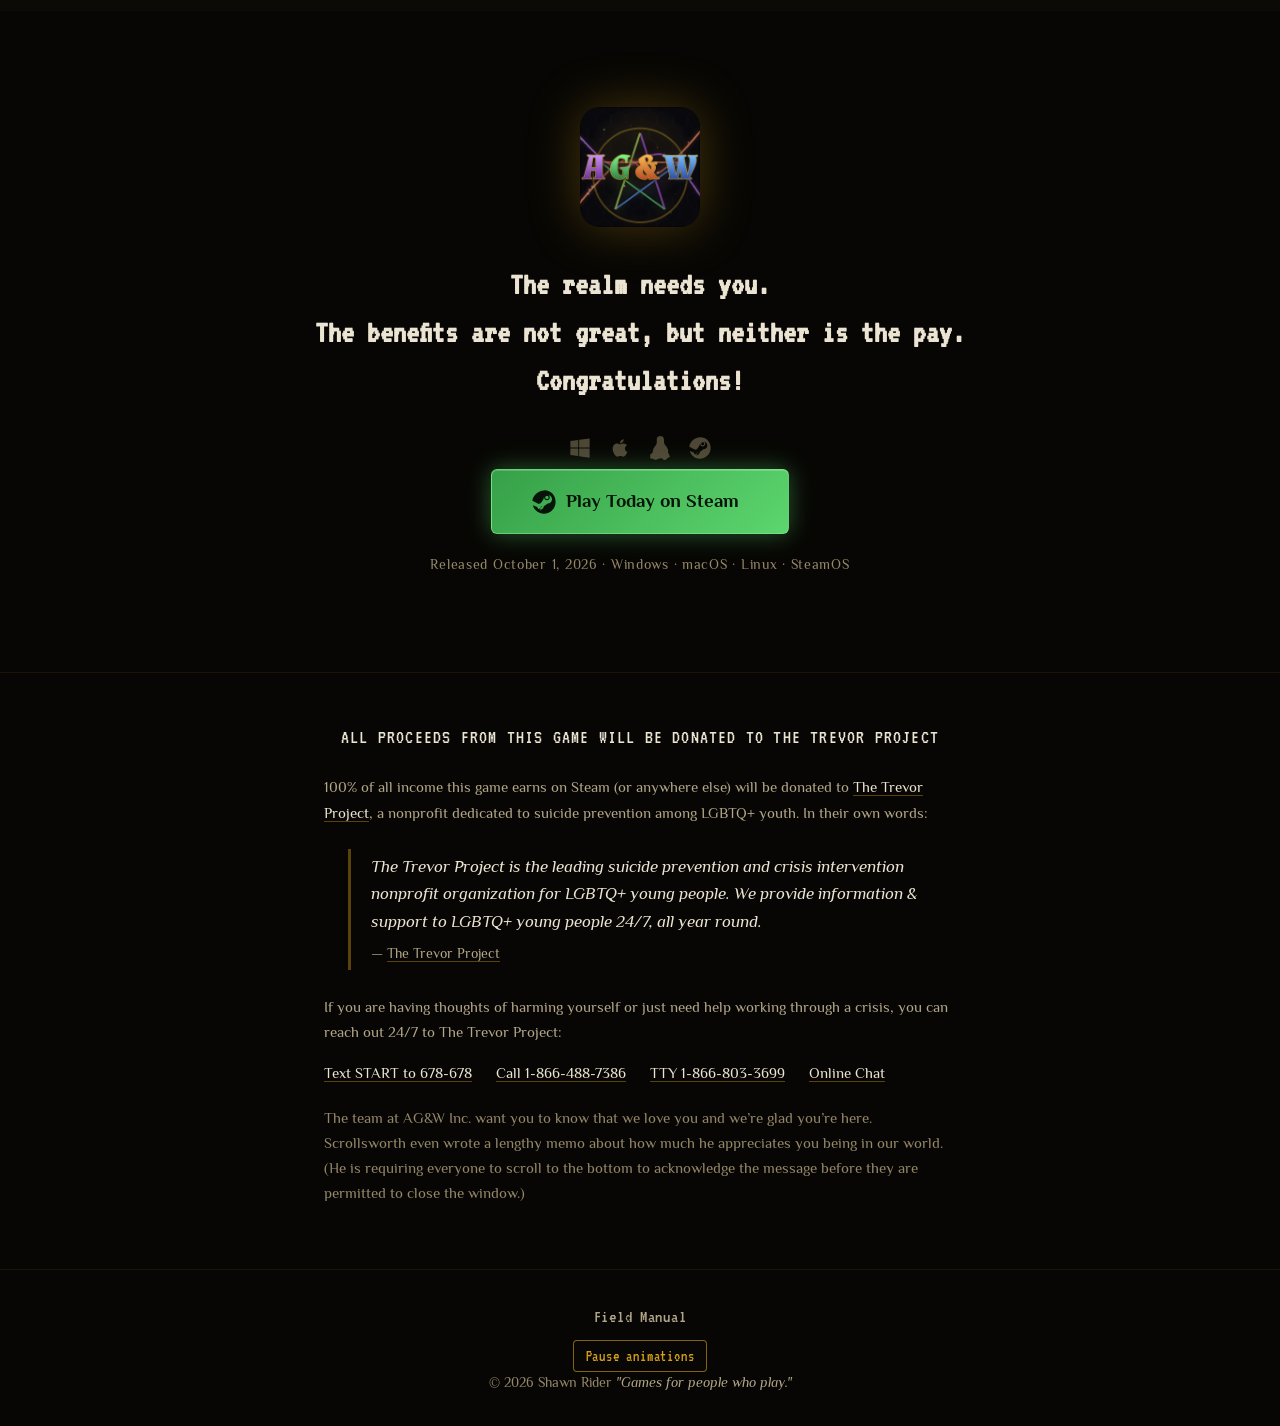
==== commit 9cf9e604: "WynnAmp and soundtrack credits match the game's music data The site player's second track was "Flow " ====
--- a/src/index.html
+++ b/src/index.html
@@ -321,9 +321,9 @@
                 <ol class="mt-tracks">
                   <li>&ldquo;If It Don&rsquo;t Bite&rdquo;</li>
                   <li>&ldquo;Shatter&rdquo;</li>
-                  <li>&ldquo;Hugs &amp; Kittens&rdquo;</li>
+                  <li>&ldquo;Hugs n Kittens&rdquo;</li>
+                  <li>&ldquo;Cyberfunk Groove&rdquo;</li>
                   <li>&ldquo;Vertigo&rdquo;</li>
-                  <li>&ldquo;Cyberfunk Groove&rdquo;</li>
                 </ol>
                 <a class="mt-bandcamp" href="https://nobodyandtheneckromancers.bandcamp.com/" target="_blank" rel="noopener">Listen on Bandcamp &rsaquo;<span class="sr-only"> (opens in a new tab)</span></a>
               </div>
@@ -340,9 +340,9 @@
                 <h4 class="mt-artist"><a href="https://backspinzx.bandcamp.com/" target="_blank" rel="noopener">BackspinZX<span class="sr-only"> (opens in a new tab)</span></a></h4>
                 <p class="mt-band">in-game as The Jacknives</p>
                 <ol class="mt-tracks">
+                  <li>&ldquo;Dead Man&rsquo;s Hand&rdquo;</li>
                   <li>&ldquo;War Drums&rdquo;</li>
                   <li>&ldquo;Threat Assessment&rdquo;</li>
-                  <li>&ldquo;Dead Man&rsquo;s Hand&rdquo;</li>
                 </ol>
                 <a class="mt-bandcamp" href="https://backspinzx.bandcamp.com/" target="_blank" rel="noopener">Listen on Bandcamp &rsaquo;<span class="sr-only"> (opens in a new tab)</span></a>
               </div>
@@ -351,8 +351,7 @@
                 <p class="mt-band">in-game as The Riddle of Synth</p>
                 <ol class="mt-tracks">
                   <li>&ldquo;Moon Witch&rdquo;</li>
-                  <li>&ldquo;Riding the Ice Dragon&rdquo;</li>
-                  <li>&ldquo;Breaching the Firewall&rdquo;</li>
+                  <li>&ldquo;Happy Gnome Blues&rdquo;</li>
                 </ol>
                 <a class="mt-bandcamp" href="https://harderwins.bandcamp.com/" target="_blank" rel="noopener">Listen on Bandcamp &rsaquo;<span class="sr-only"> (opens in a new tab)</span></a>
               </div>
